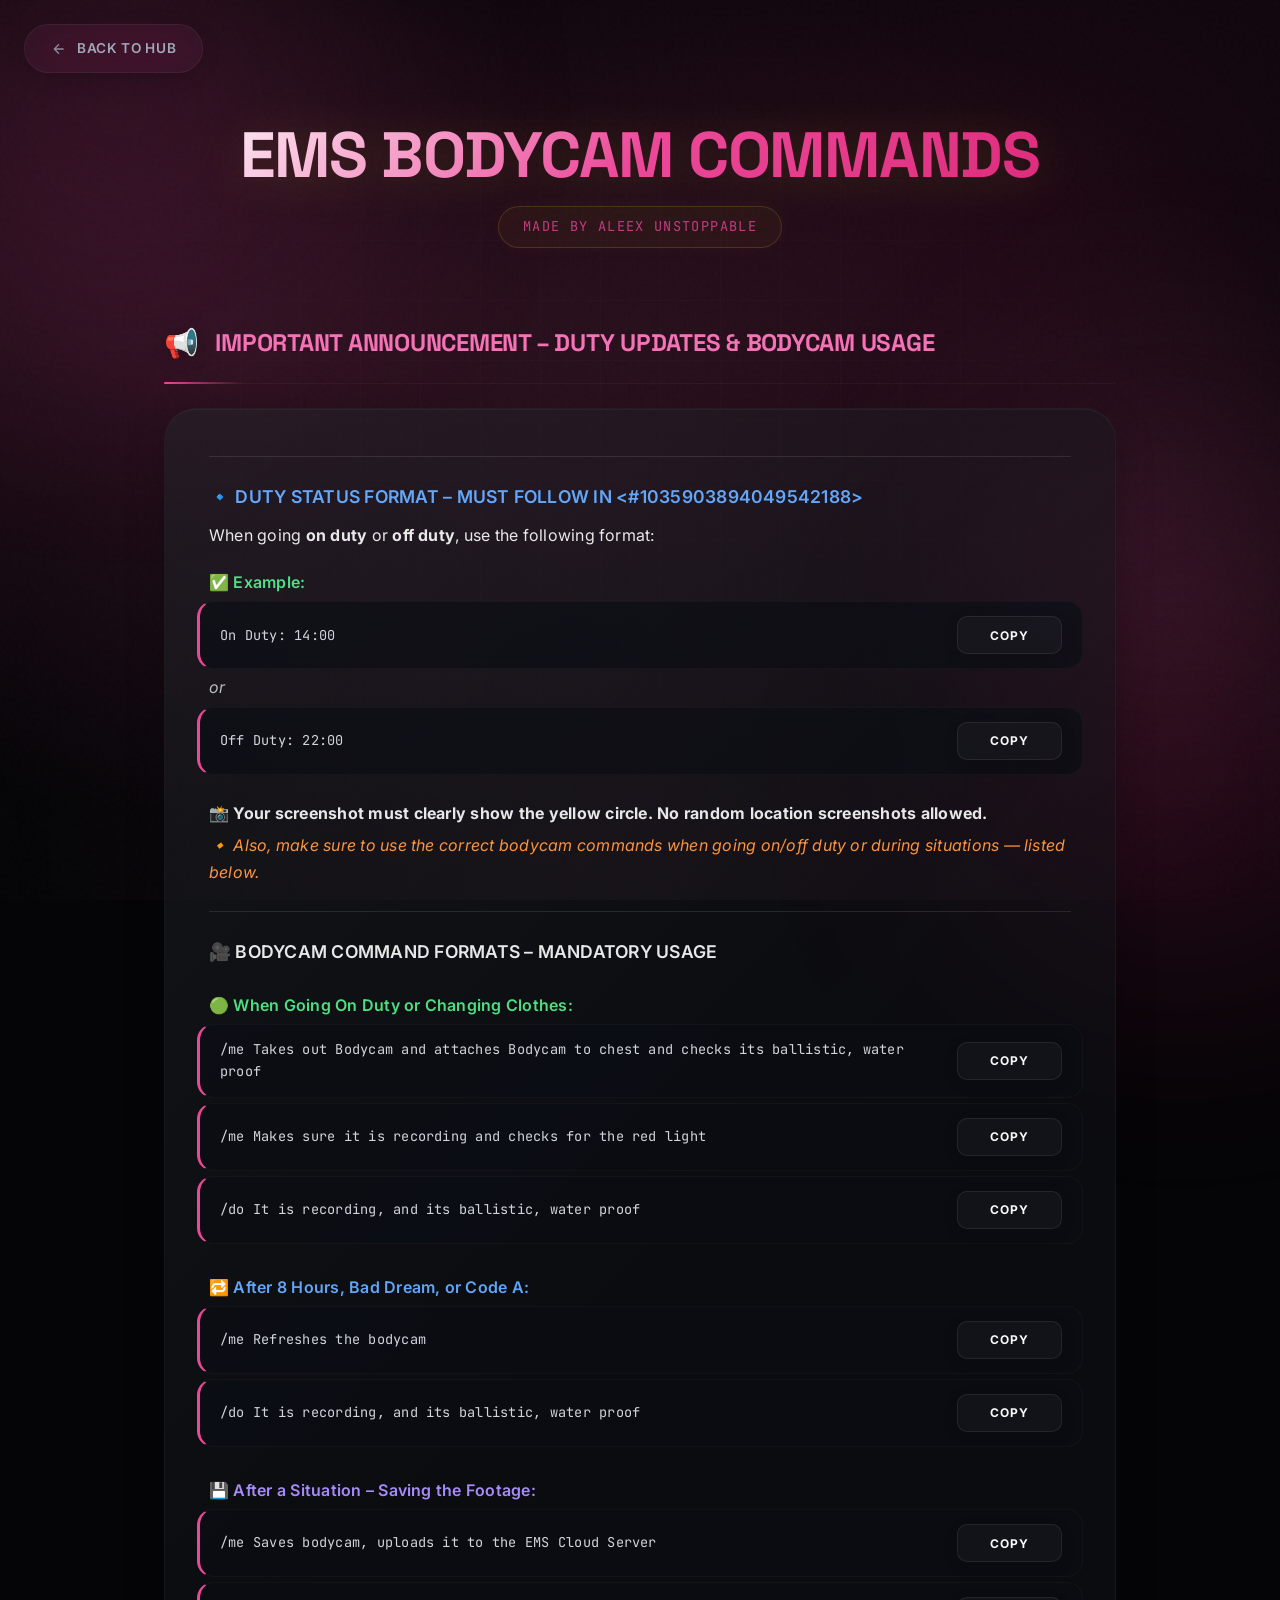
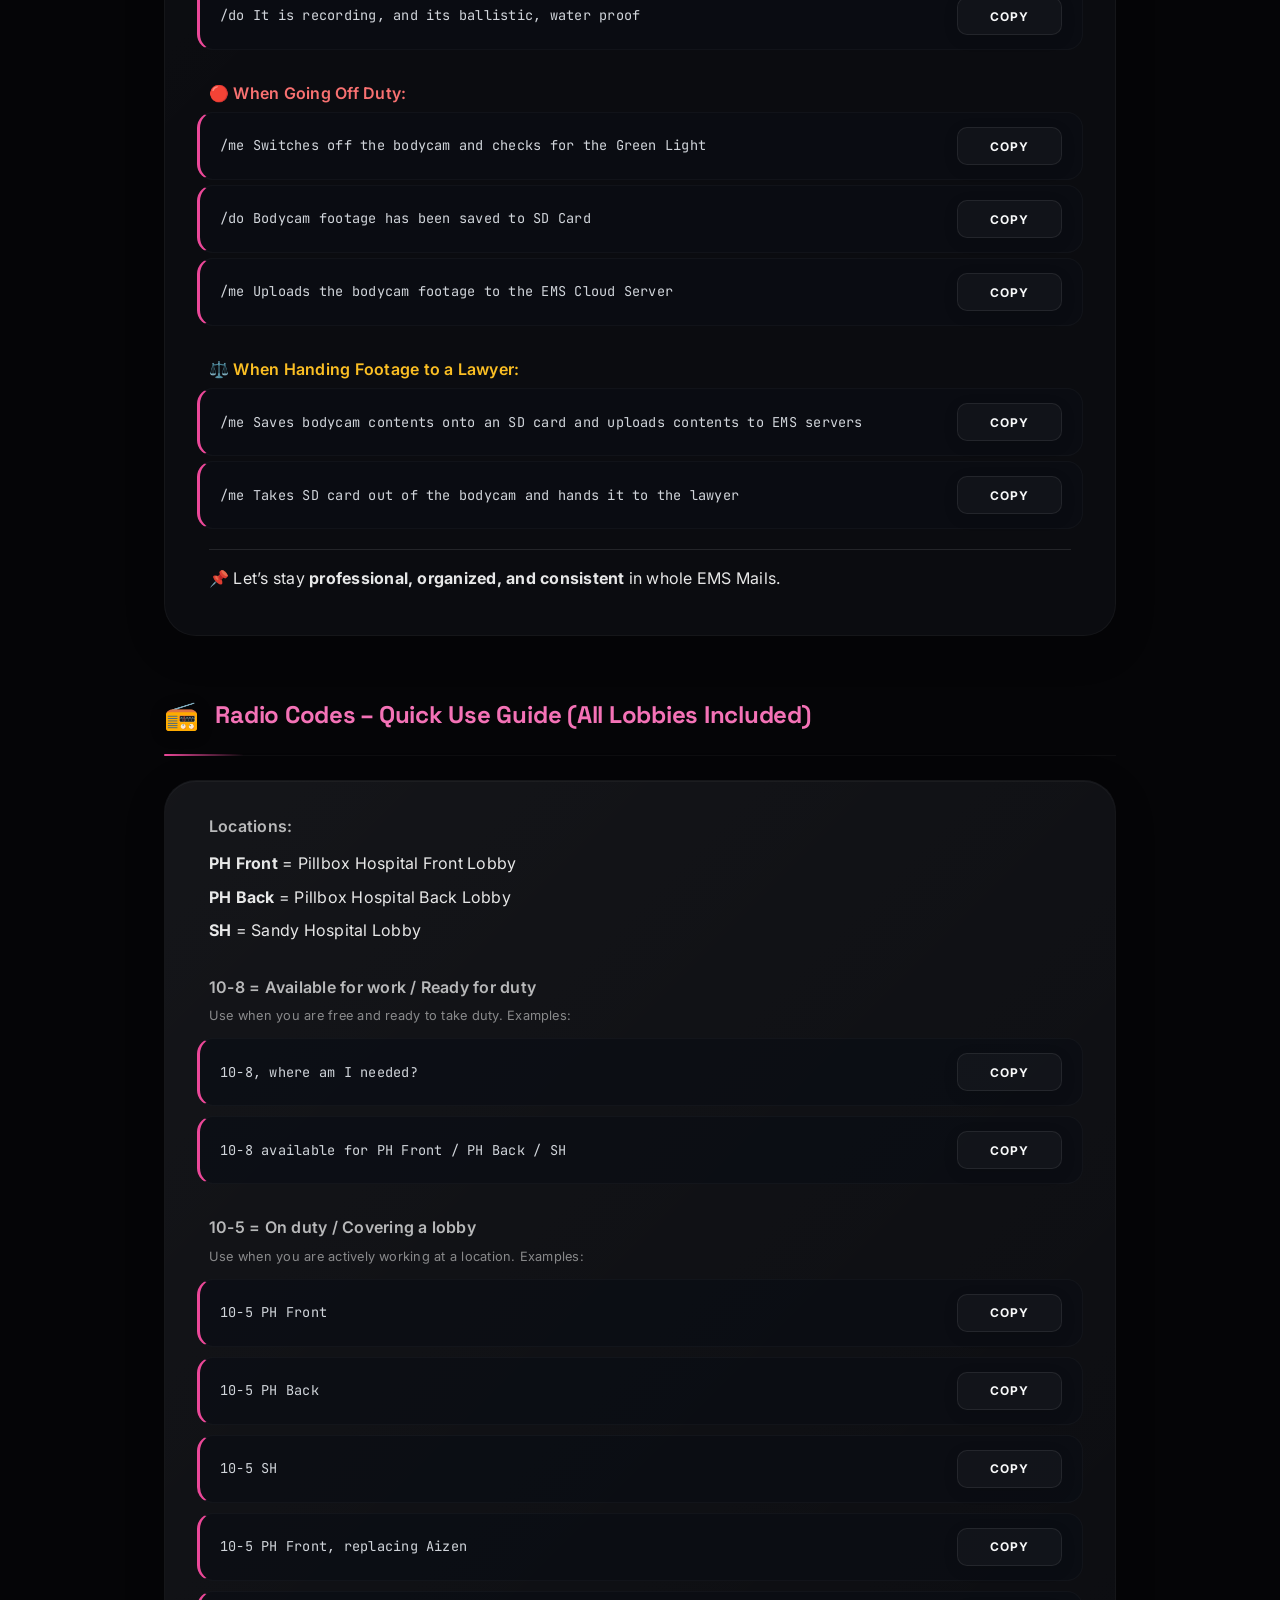
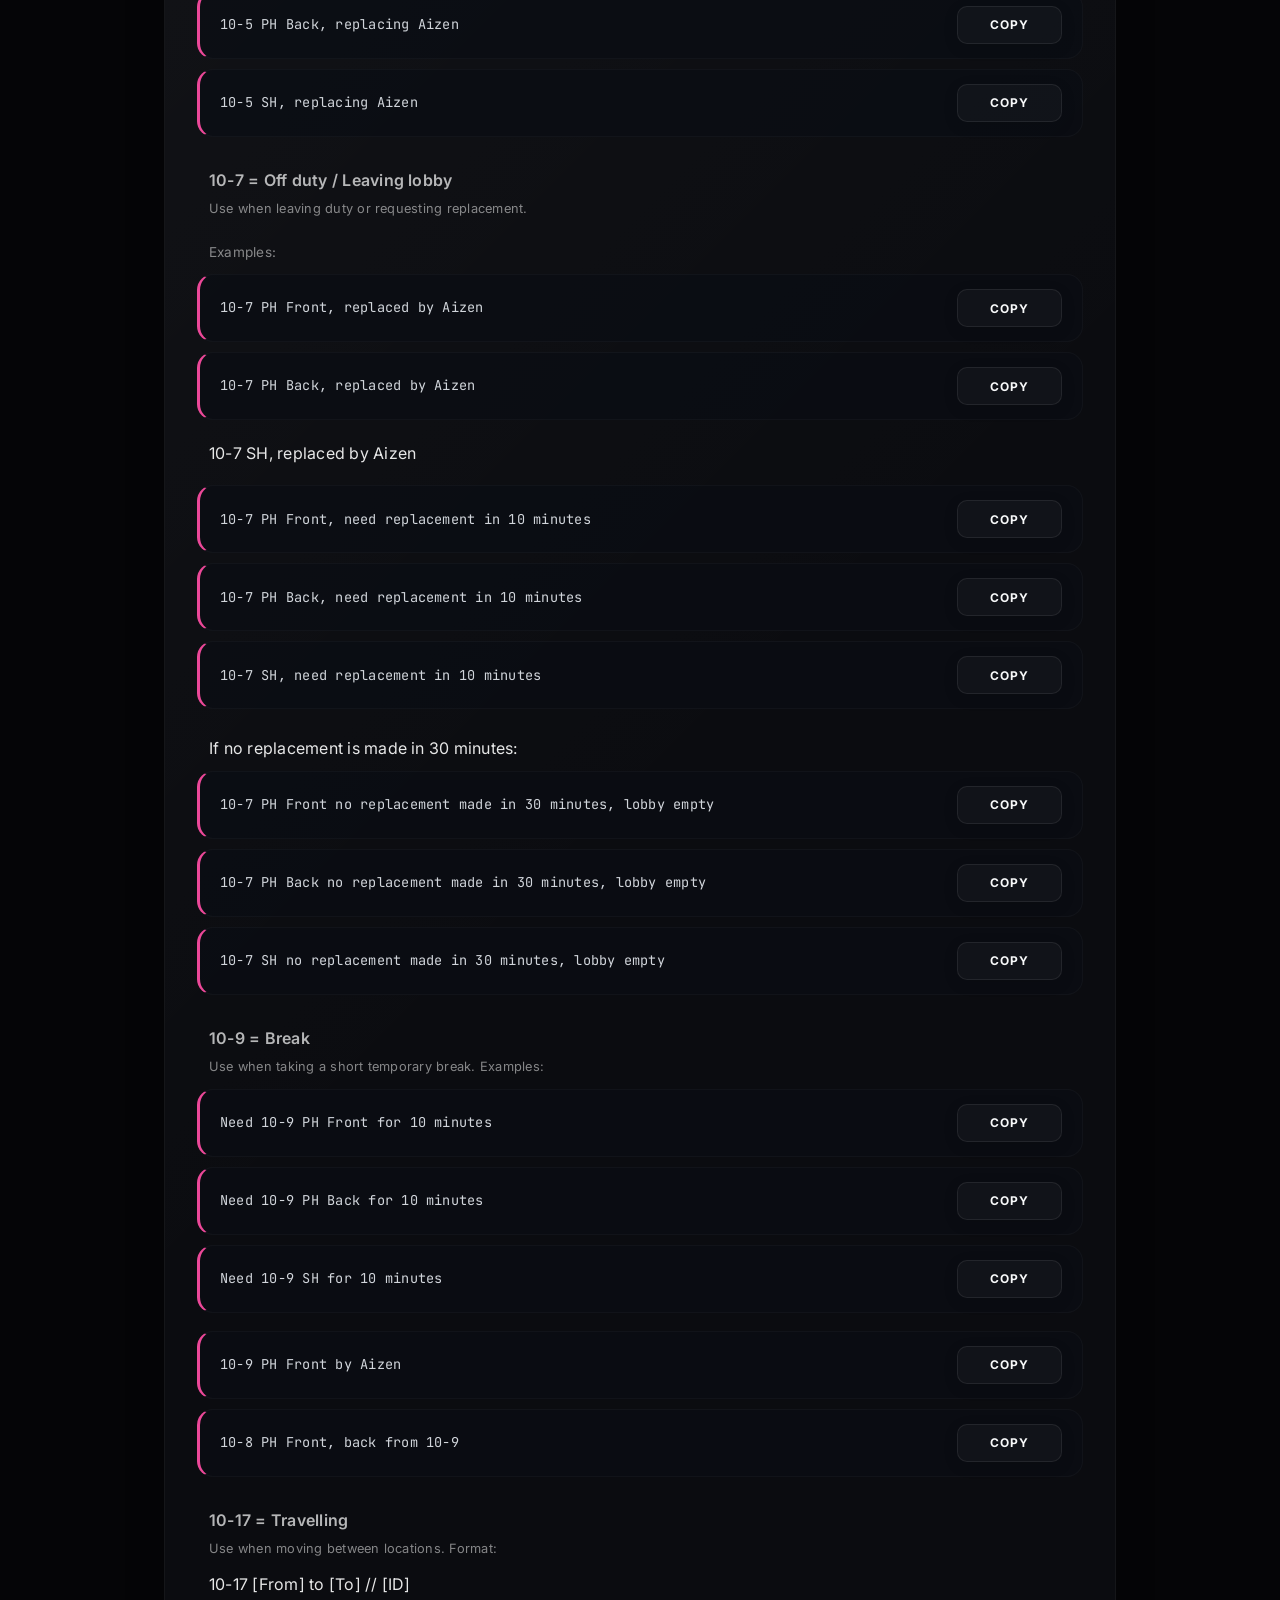
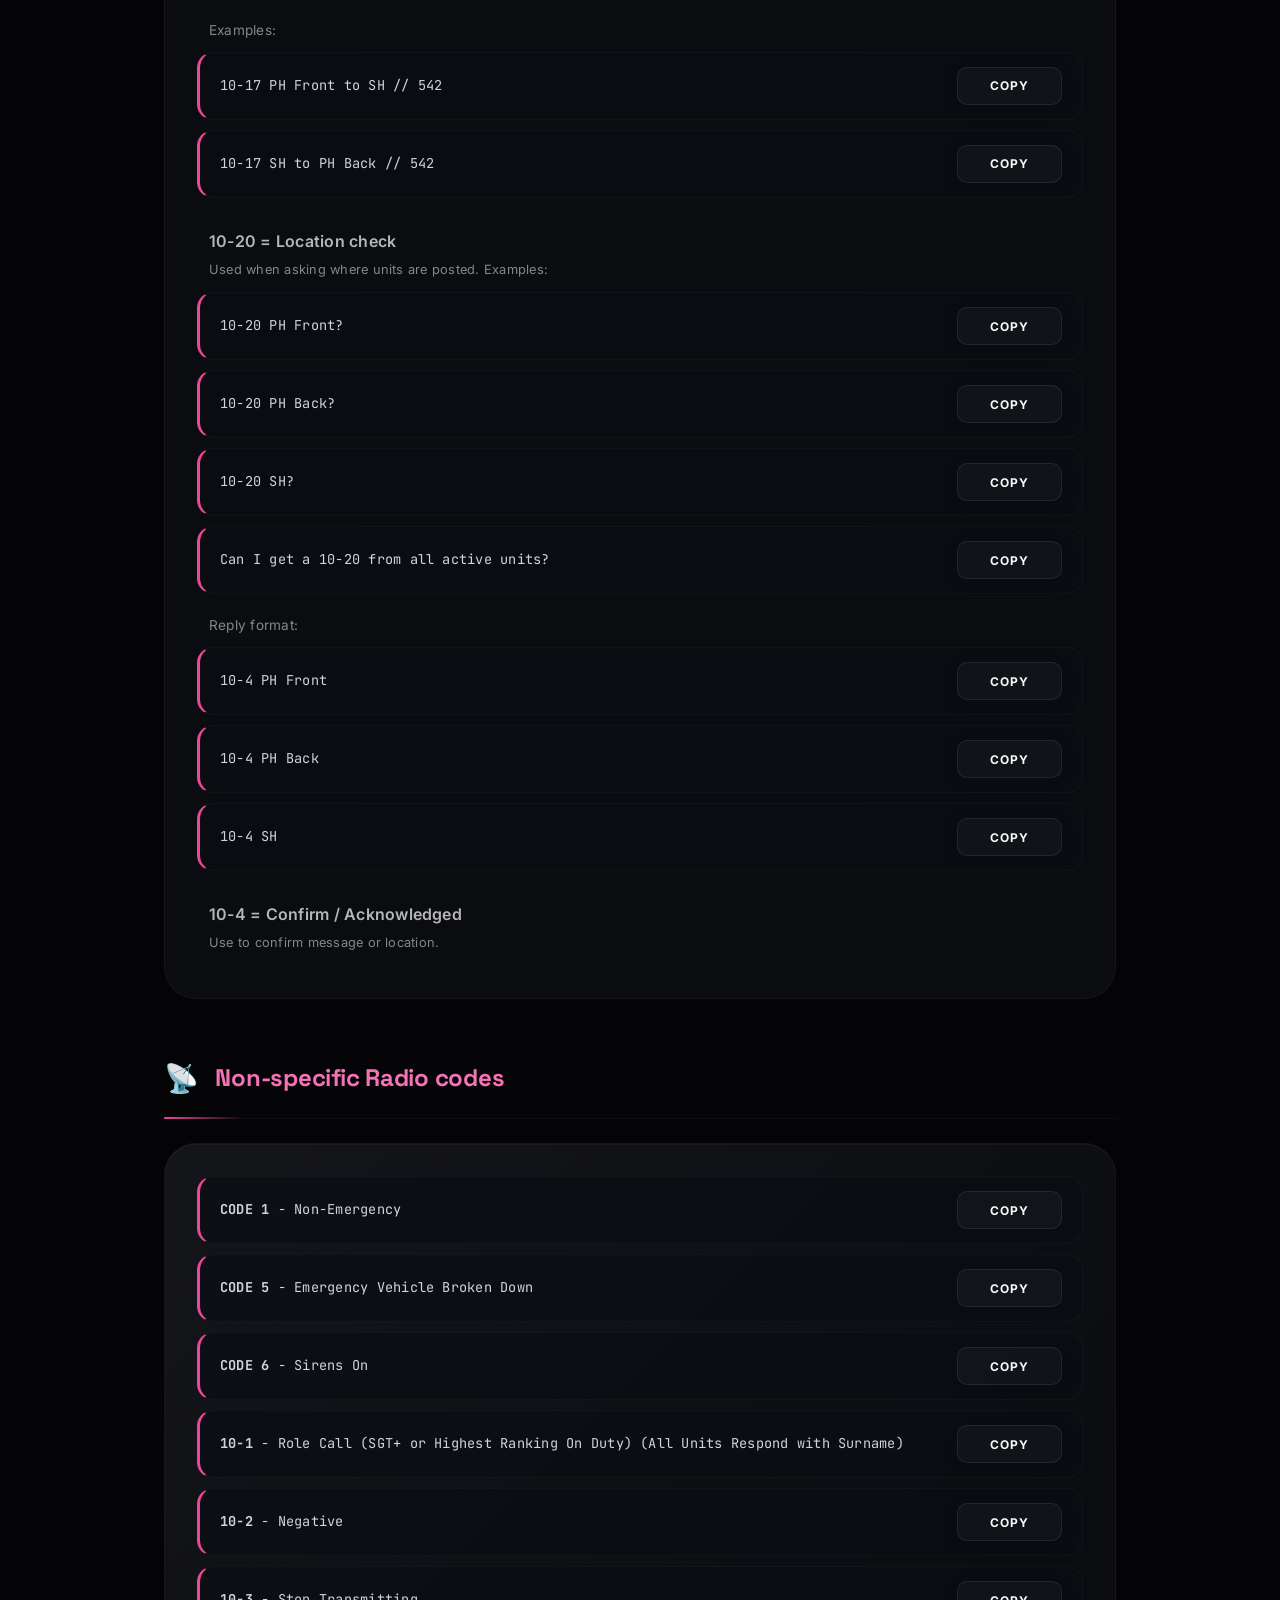
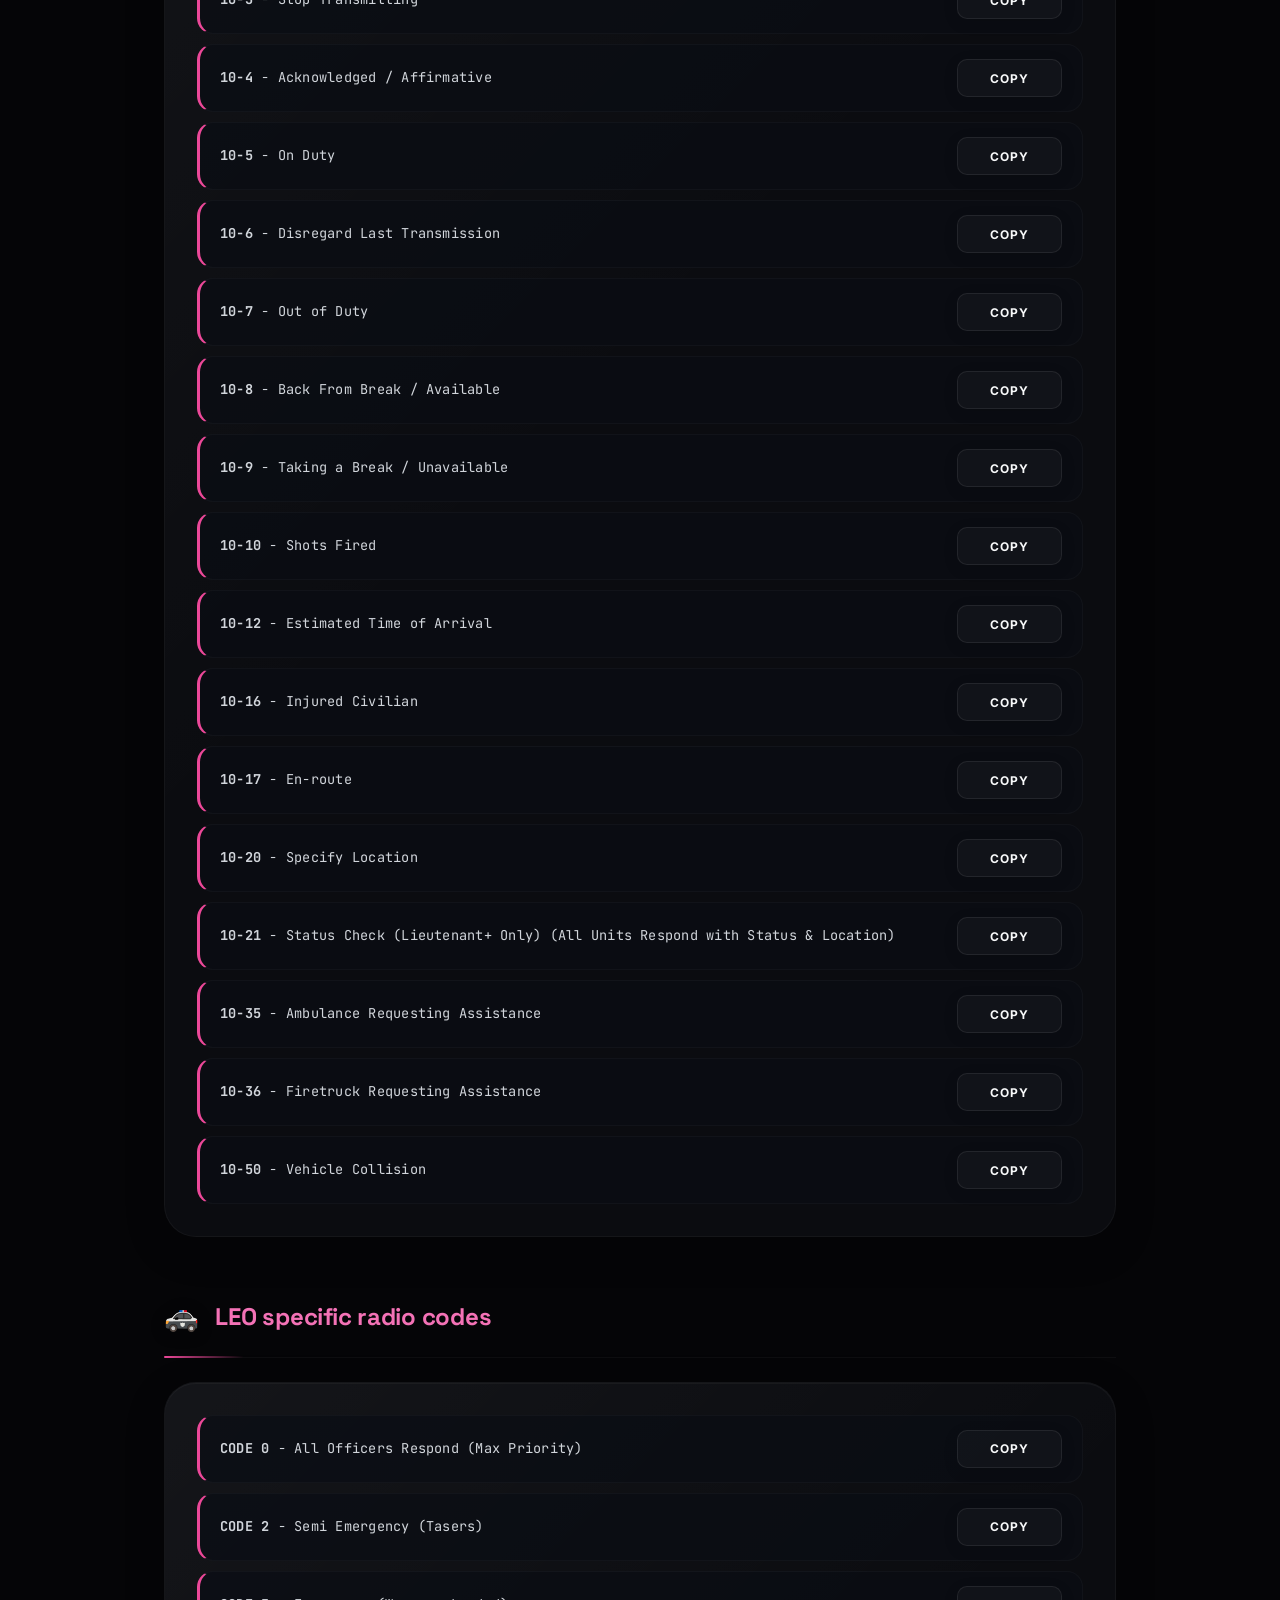
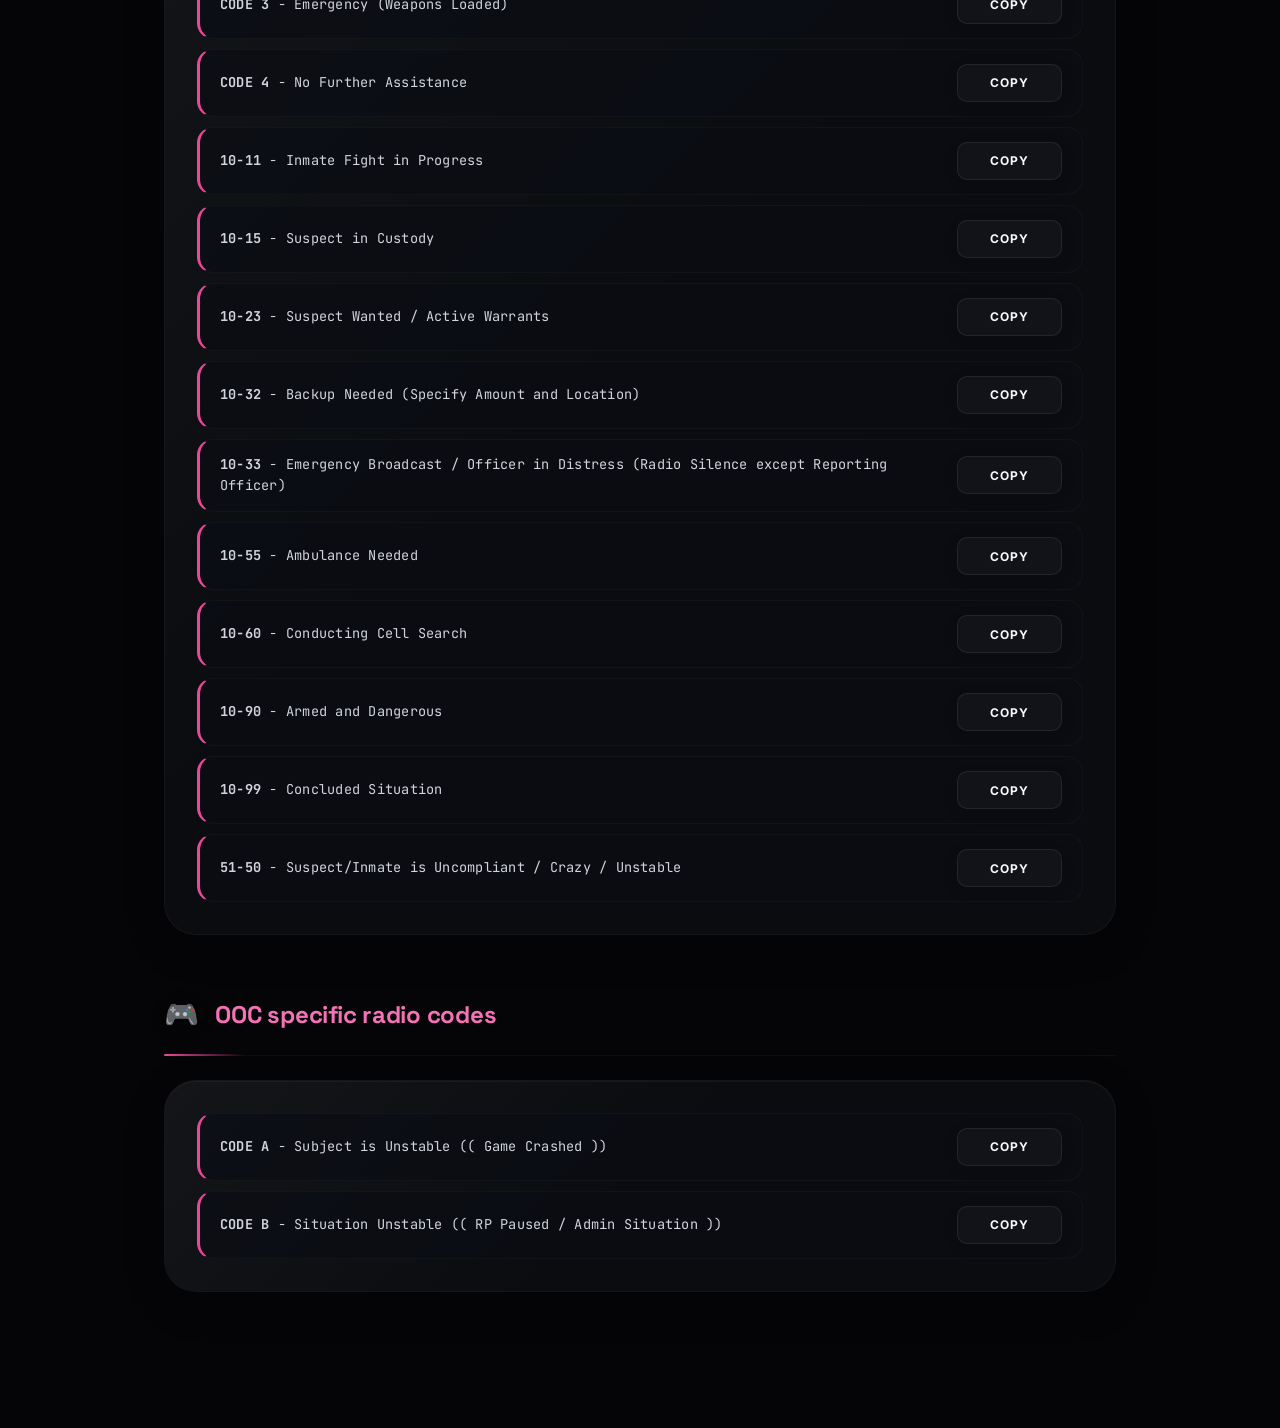
==== radioguide.html @ 271cd45b "Add radioguide.html with EMS bodycam commands" ====
<!DOCTYPE html>
<html lang="en">
<head>
  <meta charset="UTF-8">
  <meta name="viewport" content="width=device-width, initial-scale=1.0">
  <title>EMS Bodycam Commands — Los Santos Hub</title>
  <link rel="stylesheet" href="styles.css">
  <style>
    :root {
      --accent: #ec4899;
      --accent-dark: #db2777;
      --accent-light: #f472b6;
      --glow-1: rgba(236, 72, 153, 0.15);
      --glow-2: rgba(219, 39, 119, 0.1);
      --glow-3: rgba(244, 114, 182, 0.08);
    }
  </style>
</head>
<body>
  <div class="bg-mesh"></div>
  <div class="bg-grid"></div>
  <div class="bg-noise"></div>
  <div class="orb orb-1"></div>
  <div class="orb orb-2"></div>
  <div class="orb orb-3"></div>

  <a href="index.html" class="back-btn">
    <svg viewBox="0 0 24 24" fill="none" stroke="currentColor" stroke-width="2"><path d="M19 12H5M12 19l-7-7 7-7"/></svg>
    BACK TO HUB
  </a>

  <div class="page-container">
    <header class="page-header">
      <h1>EMS BODYCAM COMMANDS</h1>
      <div class="subtitle">MADE BY ALEEX UNSTOPPABLE</div>
    </header>

    <div class="section">
      <div class="section-header">
        <span class="section-icon">📢</span>
        <h2>IMPORTANT ANNOUNCEMENT – DUTY UPDATES & BODYCAM USAGE</h2>
      </div>
      <div class="card">
        
        <hr style="border: 0; border-top: 1px solid rgba(255,255,255,0.1); margin: 15px 12px;">

        <div style="padding: 10px 12px; font-weight: 600; color: #60a5fa; font-size: 1.1em;">🔹 DUTY STATUS FORMAT – MUST FOLLOW IN &lt;#1035903894049542188&gt;</div>
        <div style="padding: 0 12px 10px; color: rgba(255,255,255,0.9);">When going <b>on duty</b> or <b>off duty</b>, use the following format:</div>

        <div style="padding: 10px 12px 5px; font-weight: 600; color: #4ade80;">✅ Example:</div>
        <div class="cmd" style="margin-bottom: 5px;"><span class="cmd-text">On Duty: 14:00</span><button class="copy-btn" onclick="copyCmd(this)">COPY</button></div>
        <div style="padding: 0 12px 5px; color: rgba(255,255,255,0.7); font-style: italic;">or</div>
        <div class="cmd"><span class="cmd-text">Off Duty: 22:00</span><button class="copy-btn" onclick="copyCmd(this)">COPY</button></div>
        
        <div style="padding: 15px 12px 5px; color: rgba(255,255,255,0.9);">📸 <b>Your screenshot must clearly show the yellow circle. No random location screenshots allowed.</b></div>
        <div style="padding: 0 12px 10px; color: #fb923c; font-style: italic;">🔸 Also, make sure to use the correct bodycam commands when going on/off duty or during situations — listed below.</div>

        <hr style="border: 0; border-top: 1px solid rgba(255,255,255,0.1); margin: 15px 12px;">

        <div style="padding: 10px 12px 15px; font-weight: 600; color: rgba(255,255,255,0.9); font-size: 1.1em;">🎥 BODYCAM COMMAND FORMATS – MANDATORY USAGE</div>

        <div style="padding: 10px 12px 5px; font-weight: 600; color: #4ade80;">🟢 When Going On Duty or Changing Clothes:</div>
        <div class="cmd" style="margin-bottom: 5px;"><span class="cmd-text">/me Takes out Bodycam and attaches Bodycam to chest and checks its ballistic, water proof</span><button class="copy-btn" onclick="copyCmd(this)">COPY</button></div>
        <div class="cmd" style="margin-bottom: 5px;"><span class="cmd-text">/me Makes sure it is recording and checks for the red light</span><button class="copy-btn" onclick="copyCmd(this)">COPY</button></div>
        <div class="cmd"><span class="cmd-text">/do It is recording, and its ballistic, water proof</span><button class="copy-btn" onclick="copyCmd(this)">COPY</button></div>

        <div style="padding: 20px 12px 5px; font-weight: 600; color: #60a5fa;">🔁 After 8 Hours, Bad Dream, or Code A:</div>
        <div class="cmd" style="margin-bottom: 5px;"><span class="cmd-text">/me Refreshes the bodycam</span><button class="copy-btn" onclick="copyCmd(this)">COPY</button></div>
        <div class="cmd"><span class="cmd-text">/do It is recording, and its ballistic, water proof</span><button class="copy-btn" onclick="copyCmd(this)">COPY</button></div>

        <div style="padding: 20px 12px 5px; font-weight: 600; color: #a78bfa;">💾 After a Situation – Saving the Footage:</div>
        <div class="cmd" style="margin-bottom: 5px;"><span class="cmd-text">/me Saves bodycam, uploads it to the EMS Cloud Server</span><button class="copy-btn" onclick="copyCmd(this)">COPY</button></div>
        <div class="cmd"><span class="cmd-text">/do It is recording, and its ballistic, water proof</span><button class="copy-btn" onclick="copyCmd(this)">COPY</button></div>

        <div style="padding: 20px 12px 5px; font-weight: 600; color: #f87171;">🔴 When Going Off Duty:</div>
        <div class="cmd" style="margin-bottom: 5px;"><span class="cmd-text">/me Switches off the bodycam and checks for the Green Light</span><button class="copy-btn" onclick="copyCmd(this)">COPY</button></div>
        <div class="cmd" style="margin-bottom: 5px;"><span class="cmd-text">/do Bodycam footage has been saved to SD Card</span><button class="copy-btn" onclick="copyCmd(this)">COPY</button></div>
        <div class="cmd"><span class="cmd-text">/me Uploads the bodycam footage to the EMS Cloud Server</span><button class="copy-btn" onclick="copyCmd(this)">COPY</button></div>

        <div style="padding: 20px 12px 5px; font-weight: 600; color: #fbbf24;">⚖️ When Handing Footage to a Lawyer:</div>
        <div class="cmd" style="margin-bottom: 5px;"><span class="cmd-text">/me Saves bodycam contents onto an SD card and uploads contents to EMS servers</span><button class="copy-btn" onclick="copyCmd(this)">COPY</button></div>
        <div class="cmd"><span class="cmd-text">/me Takes SD card out of the bodycam and hands it to the lawyer</span><button class="copy-btn" onclick="copyCmd(this)">COPY</button></div>

        <hr style="border: 0; border-top: 1px solid rgba(255,255,255,0.1); margin: 20px 12px 15px;">

        <div style="padding: 0 12px 10px; color: rgba(255,255,255,0.9);">📌 Let’s stay <b>professional, organized, and consistent</b> in whole EMS Mails.</div>
      </div>
    </div>

    <div class="section">
      <div class="section-header">
        <span class="section-icon">📻</span>
        <h2>Radio Codes – Quick Use Guide (All Lobbies Included)</h2>
      </div>
      <div class="card">
        
        <div style="padding: 0 12px 10px; font-weight: 600; color: rgba(255,255,255,0.7);">Locations:</div>
        <div style="padding: 0 12px 6px; font-weight: 400; color: rgba(255,255,255,0.9);"><b>PH Front</b> = Pillbox Hospital Front Lobby</div>
        <div style="padding: 0 12px 6px; font-weight: 400; color: rgba(255,255,255,0.9);"><b>PH Back</b> = Pillbox Hospital Back Lobby</div>
        <div style="padding: 0 12px 10px; font-weight: 400; color: rgba(255,255,255,0.9);"><b>SH</b> = Sandy Hospital Lobby</div>

        <div style="padding: 20px 12px 10px; font-weight: 600; color: rgba(255,255,255,0.7);">10-8 = Available for work / Ready for duty<br><span style="font-size: 0.8em; font-weight: 400; color: rgba(255,255,255,0.5);">Use when you are free and ready to take duty. Examples:</span></div>
        <div class="cmd"><span class="cmd-text">10-8, where am I needed?</span><button class="copy-btn" onclick="copyCmd(this)">COPY</button></div>
        <div class="cmd"><span class="cmd-text">10-8 available for PH Front / PH Back / SH</span><button class="copy-btn" onclick="copyCmd(this)">COPY</button></div>

        <div style="padding: 20px 12px 10px; font-weight: 600; color: rgba(255,255,255,0.7);">10-5 = On duty / Covering a lobby<br><span style="font-size: 0.8em; font-weight: 400; color: rgba(255,255,255,0.5);">Use when you are actively working at a location. Examples:</span></div>
        <div class="cmd"><span class="cmd-text">10-5 PH Front</span><button class="copy-btn" onclick="copyCmd(this)">COPY</button></div>
        <div class="cmd"><span class="cmd-text">10-5 PH Back</span><button class="copy-btn" onclick="copyCmd(this)">COPY</button></div>
        <div class="cmd"><span class="cmd-text">10-5 SH</span><button class="copy-btn" onclick="copyCmd(this)">COPY</button></div>
        <div class="cmd"><span class="cmd-text">10-5 PH Front, replacing Aizen</span><button class="copy-btn" onclick="copyCmd(this)">COPY</button></div>
        <div class="cmd"><span class="cmd-text">10-5 PH Back, replacing Aizen</span><button class="copy-btn" onclick="copyCmd(this)">COPY</button></div>
        <div class="cmd"><span class="cmd-text">10-5 SH, replacing Aizen</span><button class="copy-btn" onclick="copyCmd(this)">COPY</button></div>

        <div style="padding: 20px 12px 10px; font-weight: 600; color: rgba(255,255,255,0.7);">10-7 = Off duty / Leaving lobby<br><span style="font-size: 0.8em; font-weight: 400; color: rgba(255,255,255,0.5);">Use when leaving duty or requesting replacement.</span></div>
        <div style="padding: 10px 12px 10px; font-weight: 400; color: rgba(255,255,255,0.5); font-size: 0.85em;">Examples:</div>
        <div class="cmd"><span class="cmd-text">10-7 PH Front, replaced by Aizen</span><button class="copy-btn" onclick="copyCmd(this)">COPY</button></div>
        <div class="cmd"><span class="cmd-text">10-7 PH Back, replaced by Aizen</span><button class="copy-btn" onclick="copyCmd(this)">COPY</button></div>
        <div style="padding: 10px 12px 10px; font-weight: 400; color: rgba(255,255,255,0.9);">10-7 SH, replaced by Aizen</div>
        <div style="height: 8px;"></div>
        <div class="cmd"><span class="cmd-text">10-7 PH Front, need replacement in 10 minutes</span><button class="copy-btn" onclick="copyCmd(this)">COPY</button></div>
        <div class="cmd"><span class="cmd-text">10-7 PH Back, need replacement in 10 minutes</span><button class="copy-btn" onclick="copyCmd(this)">COPY</button></div>
        <div class="cmd"><span class="cmd-text">10-7 SH, need replacement in 10 minutes</span><button class="copy-btn" onclick="copyCmd(this)">COPY</button></div>
        
        <div style="padding: 16px 12px 8px; font-weight: 400; color: rgba(255,255,255,0.9);">If no replacement is made in 30 minutes:</div>
        <div class="cmd"><span class="cmd-text">10-7 PH Front no replacement made in 30 minutes, lobby empty</span><button class="copy-btn" onclick="copyCmd(this)">COPY</button></div>
        <div class="cmd"><span class="cmd-text">10-7 PH Back no replacement made in 30 minutes, lobby empty</span><button class="copy-btn" onclick="copyCmd(this)">COPY</button></div>
        <div class="cmd"><span class="cmd-text">10-7 SH no replacement made in 30 minutes, lobby empty</span><button class="copy-btn" onclick="copyCmd(this)">COPY</button></div>

        <div style="padding: 20px 12px 10px; font-weight: 600; color: rgba(255,255,255,0.7);">10-9 = Break<br><span style="font-size: 0.8em; font-weight: 400; color: rgba(255,255,255,0.5);">Use when taking a short temporary break. Examples:</span></div>
        <div class="cmd"><span class="cmd-text">Need 10-9 PH Front for 10 minutes</span><button class="copy-btn" onclick="copyCmd(this)">COPY</button></div>
        <div class="cmd"><span class="cmd-text">Need 10-9 PH Back for 10 minutes</span><button class="copy-btn" onclick="copyCmd(this)">COPY</button></div>
        <div class="cmd"><span class="cmd-text">Need 10-9 SH for 10 minutes</span><button class="copy-btn" onclick="copyCmd(this)">COPY</button></div>
        <div style="height: 8px;"></div>
        <div class="cmd"><span class="cmd-text">10-9 PH Front by Aizen</span><button class="copy-btn" onclick="copyCmd(this)">COPY</button></div>
        <div class="cmd"><span class="cmd-text">10-8 PH Front, back from 10-9</span><button class="copy-btn" onclick="copyCmd(this)">COPY</button></div>

        <div style="padding: 20px 12px 10px; font-weight: 600; color: rgba(255,255,255,0.7);">10-17 = Travelling<br><span style="font-size: 0.8em; font-weight: 400; color: rgba(255,255,255,0.5);">Use when moving between locations. Format:</span></div>
        <div style="padding: 0 12px 10px; font-weight: 400; color: rgba(255,255,255,0.9);">10-17 [From] to [To] // [ID]</div>
        <div style="padding: 10px 12px 10px; font-weight: 400; color: rgba(255,255,255,0.5); font-size: 0.85em;">Examples:</div>
        <div class="cmd"><span class="cmd-text">10-17 PH Front to SH // 542</span><button class="copy-btn" onclick="copyCmd(this)">COPY</button></div>
        <div class="cmd"><span class="cmd-text">10-17 SH to PH Back // 542</span><button class="copy-btn" onclick="copyCmd(this)">COPY</button></div>

        <div style="padding: 20px 12px 10px; font-weight: 600; color: rgba(255,255,255,0.7);">10-20 = Location check<br><span style="font-size: 0.8em; font-weight: 400; color: rgba(255,255,255,0.5);">Used when asking where units are posted. Examples:</span></div>
        <div class="cmd"><span class="cmd-text">10-20 PH Front?</span><button class="copy-btn" onclick="copyCmd(this)">COPY</button></div>
        <div class="cmd"><span class="cmd-text">10-20 PH Back?</span><button class="copy-btn" onclick="copyCmd(this)">COPY</button></div>
        <div class="cmd"><span class="cmd-text">10-20 SH?</span><button class="copy-btn" onclick="copyCmd(this)">COPY</button></div>
        <div class="cmd"><span class="cmd-text">Can I get a 10-20 from all active units?</span><button class="copy-btn" onclick="copyCmd(this)">COPY</button></div>
        <div style="padding: 10px 12px 10px; font-weight: 400; color: rgba(255,255,255,0.5); font-size: 0.85em;">Reply format:</div>
        <div class="cmd"><span class="cmd-text">10-4 PH Front</span><button class="copy-btn" onclick="copyCmd(this)">COPY</button></div>
        <div class="cmd"><span class="cmd-text">10-4 PH Back</span><button class="copy-btn" onclick="copyCmd(this)">COPY</button></div>
        <div class="cmd"><span class="cmd-text">10-4 SH</span><button class="copy-btn" onclick="copyCmd(this)">COPY</button></div>

        <div style="padding: 20px 12px 10px; font-weight: 600; color: rgba(255,255,255,0.7);">10-4 = Confirm / Acknowledged<br><span style="font-size: 0.8em; font-weight: 400; color: rgba(255,255,255,0.5);">Use to confirm message or location.</span></div>
      </div>
    </div>

    <div class="section">
      <div class="section-header">
        <span class="section-icon">📡</span>
        <h2>Non-specific Radio codes</h2>
      </div>
      <div class="card">
        <div class="cmd"><span class="cmd-text"><b>CODE 1</b> - Non-Emergency</span><button class="copy-btn" onclick="copyCmd(this)">COPY</button></div>
        <div class="cmd"><span class="cmd-text"><b>CODE 5</b> - Emergency Vehicle Broken Down</span><button class="copy-btn" onclick="copyCmd(this)">COPY</button></div>
        <div class="cmd"><span class="cmd-text"><b>CODE 6</b> - Sirens On</span><button class="copy-btn" onclick="copyCmd(this)">COPY</button></div>
        <div class="cmd"><span class="cmd-text"><b>10-1</b> - Role Call (SGT+ or Highest Ranking On Duty) (All Units Respond with Surname)</span><button class="copy-btn" onclick="copyCmd(this)">COPY</button></div>
        <div class="cmd"><span class="cmd-text"><b>10-2</b> - Negative</span><button class="copy-btn" onclick="copyCmd(this)">COPY</button></div>
        <div class="cmd"><span class="cmd-text"><b>10-3</b> - Stop Transmitting</span><button class="copy-btn" onclick="copyCmd(this)">COPY</button></div>
        <div class="cmd"><span class="cmd-text"><b>10-4</b> - Acknowledged / Affirmative</span><button class="copy-btn" onclick="copyCmd(this)">COPY</button></div>
        <div class="cmd"><span class="cmd-text"><b>10-5</b> - On Duty</span><button class="copy-btn" onclick="copyCmd(this)">COPY</button></div>
        <div class="cmd"><span class="cmd-text"><b>10-6</b> - Disregard Last Transmission</span><button class="copy-btn" onclick="copyCmd(this)">COPY</button></div>
        <div class="cmd"><span class="cmd-text"><b>10-7</b> - Out of Duty</span><button class="copy-btn" onclick="copyCmd(this)">COPY</button></div>
        <div class="cmd"><span class="cmd-text"><b>10-8</b> - Back From Break / Available</span><button class="copy-btn" onclick="copyCmd(this)">COPY</button></div>
        <div class="cmd"><span class="cmd-text"><b>10-9</b> - Taking a Break / Unavailable</span><button class="copy-btn" onclick="copyCmd(this)">COPY</button></div>
        <div class="cmd"><span class="cmd-text"><b>10-10</b> - Shots Fired</span><button class="copy-btn" onclick="copyCmd(this)">COPY</button></div>
        <div class="cmd"><span class="cmd-text"><b>10-12</b> - Estimated Time of Arrival</span><button class="copy-btn" onclick="copyCmd(this)">COPY</button></div>
        <div class="cmd"><span class="cmd-text"><b>10-16</b> - Injured Civilian</span><button class="copy-btn" onclick="copyCmd(this)">COPY</button></div>
        <div class="cmd"><span class="cmd-text"><b>10-17</b> - En-route</span><button class="copy-btn" onclick="copyCmd(this)">COPY</button></div>
        <div class="cmd"><span class="cmd-text"><b>10-20</b> - Specify Location</span><button class="copy-btn" onclick="copyCmd(this)">COPY</button></div>
        <div class="cmd"><span class="cmd-text"><b>10-21</b> - Status Check (Lieutenant+ Only) (All Units Respond with Status & Location)</span><button class="copy-btn" onclick="copyCmd(this)">COPY</button></div>
        <div class="cmd"><span class="cmd-text"><b>10-35</b> - Ambulance Requesting Assistance</span><button class="copy-btn" onclick="copyCmd(this)">COPY</button></div>
        <div class="cmd"><span class="cmd-text"><b>10-36</b> - Firetruck Requesting Assistance</span><button class="copy-btn" onclick="copyCmd(this)">COPY</button></div>
        <div class="cmd"><span class="cmd-text"><b>10-50</b> - Vehicle Collision</span><button class="copy-btn" onclick="copyCmd(this)">COPY</button></div>
      </div>
    </div>

    <div class="section">
      <div class="section-header">
        <span class="section-icon">🚓</span>
        <h2>LEO specific radio codes</h2>
      </div>
      <div class="card">
        <div class="cmd"><span class="cmd-text"><b>CODE 0</b> - All Officers Respond (Max Priority)</span><button class="copy-btn" onclick="copyCmd(this)">COPY</button></div>
        <div class="cmd"><span class="cmd-text"><b>CODE 2</b> - Semi Emergency (Tasers)</span><button class="copy-btn" onclick="copyCmd(this)">COPY</button></div>
        <div class="cmd"><span class="cmd-text"><b>CODE 3</b> - Emergency (Weapons Loaded)</span><button class="copy-btn" onclick="copyCmd(this)">COPY</button></div>
        <div class="cmd"><span class="cmd-text"><b>CODE 4</b> - No Further Assistance</span><button class="copy-btn" onclick="copyCmd(this)">COPY</button></div>
        <div class="cmd"><span class="cmd-text"><b>10-11</b> - Inmate Fight in Progress</span><button class="copy-btn" onclick="copyCmd(this)">COPY</button></div>
        <div class="cmd"><span class="cmd-text"><b>10-15</b> - Suspect in Custody</span><button class="copy-btn" onclick="copyCmd(this)">COPY</button></div>
        <div class="cmd"><span class="cmd-text"><b>10-23</b> - Suspect Wanted / Active Warrants</span><button class="copy-btn" onclick="copyCmd(this)">COPY</button></div>
        <div class="cmd"><span class="cmd-text"><b>10-32</b> - Backup Needed (Specify Amount and Location)</span><button class="copy-btn" onclick="copyCmd(this)">COPY</button></div>
        <div class="cmd"><span class="cmd-text"><b>10-33</b> - Emergency Broadcast / Officer in Distress (Radio Silence except Reporting Officer)</span><button class="copy-btn" onclick="copyCmd(this)">COPY</button></div>
        <div class="cmd"><span class="cmd-text"><b>10-55</b> - Ambulance Needed</span><button class="copy-btn" onclick="copyCmd(this)">COPY</button></div>
        <div class="cmd"><span class="cmd-text"><b>10-60</b> - Conducting Cell Search</span><button class="copy-btn" onclick="copyCmd(this)">COPY</button></div>
        <div class="cmd"><span class="cmd-text"><b>10-90</b> - Armed and Dangerous</span><button class="copy-btn" onclick="copyCmd(this)">COPY</button></div>
        <div class="cmd"><span class="cmd-text"><b>10-99</b> - Concluded Situation</span><button class="copy-btn" onclick="copyCmd(this)">COPY</button></div>
        <div class="cmd"><span class="cmd-text"><b>51-50</b> - Suspect/Inmate is Uncompliant / Crazy / Unstable</span><button class="copy-btn" onclick="copyCmd(this)">COPY</button></div>
      </div>
    </div>

    <div class="section">
      <div class="section-header">
        <span class="section-icon">🎮</span>
        <h2>OOC specific radio codes</h2>
      </div>
      <div class="card">
        <div class="cmd"><span class="cmd-text"><b>CODE A</b> - Subject is Unstable (( Game Crashed ))</span><button class="copy-btn" onclick="copyCmd(this)">COPY</button></div>
        <div class="cmd"><span class="cmd-text"><b>CODE B</b> - Situation Unstable (( RP Paused / Admin Situation ))</span><button class="copy-btn" onclick="copyCmd(this)">COPY</button></div>
      </div>
    </div>

  </div>

  <script src="script.js"></script>
</body>
</html>
---- styles.css ----
/* ===== GLOBAL RESET & BASE ===== */
@import url('https://fonts.googleapis.com/css2?family=Inter:wght@300;400;500;600;700;800;900&family=JetBrains+Mono:wght@400;500;600&family=Space+Grotesk:wght@400;500;600;700&display=swap');

@font-face {
  font-family: 'Miranda Sans';
  src: local('Miranda Sans'), local('MirandaSans-Regular');
  font-weight: 400;
  font-style: normal;
  font-display: swap;
}

@font-face {
  font-family: 'Miranda Sans';
  src: local('Miranda Sans Bold'), local('MirandaSans-Bold');
  font-weight: 700;
  font-style: normal;
  font-display: swap;
}

*,*::before,*::after{box-sizing:border-box;margin:0;padding:0}

:root {
  --bg-primary: #050507;
  --bg-secondary: #0a0b0e;
  --bg-card: rgba(18, 20, 26, 0.5);
  --bg-command: rgba(12, 14, 20, 0.65);
  --text-primary: #f8f9fa;
  --text-secondary: #a1a8b8;
  --text-muted: #6b7280;
  --accent: #facc15;
  --accent-dark: #eab308;
  --accent-light: #fef08a;
  --glow-1: rgba(250, 204, 21, 0.15);
  --glow-2: rgba(234, 179, 8, 0.12);
  --glow-3: rgba(254, 240, 138, 0.08);
  --radius-sm: 10px;
  --radius-md: 16px;
  --radius-lg: 24px;
  --radius-xl: 32px;
  --shadow-glow: 0 0 60px -15px;
  --transition-smooth: all 0.4s cubic-bezier(0.16, 1, 0.3, 1);
}

html { scroll-behavior: smooth; }

body {
  font-family: 'Miranda Sans', 'Inter', -apple-system, BlinkMacSystemFont, sans-serif;
  background: var(--bg-primary);
  color: var(--text-primary);
  min-height: 100vh;
  overflow-x: hidden;
  line-height: 1.7;
  -webkit-font-smoothing: antialiased;
  letter-spacing: 0.015em;
}

/* ===== SCROLLBAR ===== */
::-webkit-scrollbar { width: 8px; }
::-webkit-scrollbar-track { background: var(--bg-primary); }
::-webkit-scrollbar-thumb {
  background: linear-gradient(180deg, var(--accent), var(--accent-dark));
  border-radius: 10px;
}
::-webkit-scrollbar-thumb:hover { opacity: 0.8; }

/* ===== BACKGROUND EFFECTS ===== */
.bg-mesh {
  position: fixed; inset: 0;
  z-index: -3;
  background:
    radial-gradient(ellipse 80% 50% at 20% 40%, var(--glow-1), transparent),
    radial-gradient(ellipse 60% 60% at 80% 20%, var(--glow-2), transparent),
    radial-gradient(ellipse 50% 80% at 50% 90%, var(--glow-3), transparent);
  pointer-events: none;
}

.bg-grid {
  position: fixed; inset: 0; z-index: -2;
  background-image:
    linear-gradient(rgba(255,255,255,0.015) 1px, transparent 1px),
    linear-gradient(90deg, rgba(255,255,255,0.015) 1px, transparent 1px);
  background-size: 60px 60px;
  pointer-events: none;
  mask-image: radial-gradient(ellipse 80% 80% at 50% 50%, black 20%, transparent 80%);
  -webkit-mask-image: radial-gradient(ellipse 80% 80% at 50% 50%, black 20%, transparent 80%);
}

.bg-noise {
  position: fixed; inset: 0; z-index: -1;
  opacity: 0.02;
  background-image: url("data:image/svg+xml,%3Csvg viewBox='0 0 256 256' xmlns='http://www.w3.org/2000/svg'%3E%3Cfilter id='noise'%3E%3CfeTurbulence type='fractalNoise' baseFrequency='0.9' numOctaves='4' stitchTiles='stitch'/%3E%3C/filter%3E%3Crect width='100%25' height='100%25' filter='url(%23noise)'/%3E%3C/svg%3E");
  pointer-events: none;
}

/* ===== FLOATING ORBS ===== */
.orb {
  position: fixed;
  border-radius: 50%;
  filter: blur(120px);
  opacity: 0.15;
  animation: orb-float 25s ease-in-out infinite;
  pointer-events: none;
  z-index: -2;
}
.orb-1 { width: 500px; height: 500px; top: -15%; left: -10%; background: var(--accent); animation-delay: 0s; }
.orb-2 { width: 450px; height: 450px; bottom: -10%; right: -10%; background: var(--accent-dark); animation-delay: -12s; }
.orb-3 { width: 350px; height: 350px; top: 40%; right: -5%; background: var(--accent-light); animation-delay: -6s; }

@keyframes orb-float {
  0%, 100% { transform: translate(0, 0) scale(1); }
  25% { transform: translate(50px, -50px) scale(1.1); }
  50% { transform: translate(-30px, 40px) scale(0.9); }
  75% { transform: translate(40px, 30px) scale(1.05); }
}

/* ===== BACK BUTTON ===== */
.back-btn {
  position: fixed; top: 24px; left: 24px; z-index: 1000;
  display: inline-flex; align-items: center; gap: 10px;
  padding: 12px 26px;
  background: rgba(255,255,255,0.03);
  border: 1px solid rgba(255,255,255,0.05);
  border-radius: 100px;
  color: var(--text-secondary);
  text-decoration: none;
  font-family: 'Miranda Sans', 'Inter', sans-serif;
  font-weight: 600; font-size: 0.85rem;
  letter-spacing: 0.05em;
  backdrop-filter: blur(24px) saturate(180%);
  -webkit-backdrop-filter: blur(24px) saturate(180%);
  transition: var(--transition-smooth);
  box-shadow: 0 4px 20px rgba(0,0,0,0.15);
}
.back-btn:hover {
  background: rgba(255,255,255,0.08);
  border-color: rgba(255,255,255,0.15);
  color: #fff;
  transform: translateY(-2px) scale(1.02);
  box-shadow: 0 8px 25px rgba(0,0,0,0.25), var(--shadow-glow) var(--accent);
}
.back-btn svg { width: 16px; height: 16px; transition: transform 0.4s cubic-bezier(0.16, 1, 0.3, 1); opacity: 0.8; }
.back-btn:hover svg { transform: translateX(-4px); opacity: 1; }

/* ===== PAGE CONTAINER ===== */
.page-container {
  max-width: 1000px;
  margin: 0 auto;
  padding: 120px 24px 80px;
}

/* ===== PAGE HEADER ===== */
.page-header {
  text-align: center;
  margin-bottom: 72px;
  position: relative;
}

.page-header h1 {
  font-family: 'Miranda Sans', 'Space Grotesk', sans-serif;
  font-size: clamp(2.5rem, 6vw, 4rem);
  font-weight: 800;
  letter-spacing: -0.02em;
  background: linear-gradient(135deg, #ffffff 0%, var(--accent) 50%, var(--accent-dark) 100%);
  -webkit-background-clip: text;
  -webkit-text-fill-color: transparent;
  background-clip: text;
  margin-bottom: 16px;
  line-height: 1.1;
  filter: drop-shadow(0 4px 24px rgba(250, 204, 21, 0.15));
}

.page-header .subtitle {
  font-family: 'JetBrains Mono', monospace;
  font-size: 0.85rem;
  color: var(--accent);
  opacity: 0.8;
  letter-spacing: 0.1em;
  padding: 8px 24px;
  border: 1px solid rgba(250, 204, 21, 0.2);
  border-radius: 100px;
  display: inline-block;
  background: rgba(250, 204, 21, 0.05);
  box-shadow: 0 0 20px rgba(250, 204, 21, 0.05);
}

/* ===== SEARCH BAR ===== */
.search-container {
  position: relative;
  max-width: 440px;
  margin: 0 auto;
}

.search-icon {
  position: absolute;
  left: 20px;
  top: 50%;
  transform: translateY(-50%);
  width: 18px;
  height: 18px;
  color: var(--accent);
  opacity: 0.8;
  pointer-events: none;
}

.search-input {
  width: 100%;
  padding: 14px 24px 14px 52px;
  background: rgba(255, 255, 255, 0.03);
  border: 1px solid rgba(255, 255, 255, 0.06);
  border-radius: 100px;
  color: var(--text-primary);
  font-family: 'Miranda Sans', 'Inter', sans-serif;
  font-size: 1rem;
  transition: var(--transition-smooth);
  outline: none;
  backdrop-filter: blur(16px);
  -webkit-backdrop-filter: blur(16px);
  box-shadow: 0 8px 32px rgba(0,0,0,0.15);
}

.search-input:focus {
  background: rgba(255, 255, 255, 0.05);
  border-color: var(--accent);
  box-shadow: 0 8px 32px rgba(0,0,0,0.2), 0 0 24px rgba(250, 204, 21, 0.15);
  transform: translateY(-2px);
}

.search-input::placeholder {
  color: var(--text-muted);
}

/* ===== SECTIONS ===== */
.section {
  margin-bottom: 56px;
  opacity: 0;
  transform: translateY(32px);
  animation: reveal 0.8s cubic-bezier(0.16, 1, 0.3, 1) forwards;
}

@keyframes reveal {
  to { opacity: 1; transform: translateY(0); }
}

.section:nth-child(1) { animation-delay: 0.05s; }
.section:nth-child(2) { animation-delay: 0.1s; }
.section:nth-child(3) { animation-delay: 0.15s; }
.section:nth-child(4) { animation-delay: 0.2s; }
.section:nth-child(5) { animation-delay: 0.25s; }
.section:nth-child(6) { animation-delay: 0.3s; }
.section:nth-child(7) { animation-delay: 0.35s; }
.section:nth-child(8) { animation-delay: 0.4s; }
.section:nth-child(9) { animation-delay: 0.45s; }
.section:nth-child(10) { animation-delay: 0.5s; }

.section-header {
  display: flex; align-items: center; gap: 16px;
  margin-bottom: 24px;
  padding-bottom: 16px;
  border-bottom: 1px solid rgba(255,255,255,0.04);
  position: relative;
}

.section-header::after {
  content: '';
  position: absolute; bottom: -1px; left: 0;
  width: 80px; height: 2px;
  background: linear-gradient(90deg, var(--accent), transparent);
  border-radius: 2px;
}

.section-icon { font-size: 1.75rem; filter: drop-shadow(0 2px 8px rgba(0,0,0,0.2)); }

.section-header h2 {
  font-family: 'Miranda Sans', 'Space Grotesk', sans-serif;
  font-size: 1.5rem;
  font-weight: 700;
  color: var(--accent-light);
  letter-spacing: -0.01em;
}

/* ===== CARDS ===== */
.card {
  background: var(--bg-card);
  backdrop-filter: blur(24px) saturate(160%);
  -webkit-backdrop-filter: blur(24px) saturate(160%);
  padding: 32px;
  border-radius: var(--radius-xl);
  margin-bottom: 24px;
  border: 1px solid rgba(255,255,255,0.04);
  box-shadow: inset 0 1px 0 0 rgba(255,255,255,0.04), 0 12px 40px rgba(0,0,0,0.2);
  transition: var(--transition-smooth);
  position: relative;
  overflow: hidden;
}

.card::before {
  content: '';
  position: absolute; inset: 0;
  background: linear-gradient(135deg, rgba(255,255,255,0.04) 0%, transparent 50%);
  pointer-events: none;
}

.card:hover {
  border-color: rgba(255,255,255,0.08);
  transform: translateY(-4px);
  box-shadow: inset 0 1px 0 0 rgba(255,255,255,0.08), 0 20px 50px rgba(0,0,0,0.3);
}

.card h3 {
  font-family: 'Miranda Sans', 'Inter', sans-serif;
  font-size: 1.1rem;
  font-weight: 600;
  color: var(--text-primary);
  margin-bottom: 20px;
  display: flex; align-items: center; gap: 12px;
  letter-spacing: 0.01em;
}

.card h3::before {
  content: '';
  width: 4px; height: 20px;
  background: var(--accent);
  border-radius: 4px;
  flex-shrink: 0;
  box-shadow: 0 0 10px rgba(250, 204, 21, 0.4);
}

/* ===== COMMAND LINES ===== */
.cmd {
  display: flex;
  align-items: center;
  gap: 16px;
  padding: 14px 20px;
  margin-bottom: 10px;
  background: var(--bg-command);
  border: 1px solid rgba(255,255,255,0.03);
  border-left: 3px solid var(--accent);
  border-radius: var(--radius-md);
  transition: var(--transition-smooth);
  position: relative;
}

.cmd:last-child { margin-bottom: 0; }

.cmd:hover {
  background: rgba(255,255,255,0.05);
  border-left-color: var(--accent-light);
  border-color: rgba(255,255,255,0.06);
  transform: translateX(6px);
  box-shadow: 0 4px 20px rgba(0,0,0,0.15);
}

.cmd-text {
  flex: 1;
  font-family: 'JetBrains Mono', monospace;
  font-size: 0.85rem;
  color: #d1d5db;
  line-height: 1.6;
  user-select: all;
  word-break: break-word;
}

/* ===== COPY BUTTON ===== */
.copy-btn {
  flex-shrink: 0;
  width: 105px;
  height: 38px;
  display: inline-flex;
  align-items: center;
  justify-content: center;
  background: rgba(255,255,255,0.03);
  border: 1px solid rgba(255,255,255,0.08);
  border-radius: var(--radius-sm);
  color: var(--text-primary);
  font-family: 'Miranda Sans', 'Inter', sans-serif;
  font-size: 0.75rem;
  font-weight: 700;
  letter-spacing: 0.08em;
  cursor: pointer;
  transition: var(--transition-smooth);
  position: relative;
  overflow: hidden;
  text-transform: uppercase;
  box-shadow: 0 4px 15px rgba(0,0,0,0.1);
}

.copy-btn:hover {
  background: linear-gradient(135deg, var(--accent), var(--accent-dark));
  border-color: transparent;
  color: #000;
  transform: translateY(-2px) scale(1.03);
  box-shadow: 0 8px 25px rgba(0,0,0,0.25), 0 0 20px rgba(250, 204, 21, 0.3);
}

.copy-btn:active { transform: translateY(0) scale(0.97); }

.copy-btn.copied {
  background: linear-gradient(135deg, #10b981, #059669) !important;
  border-color: transparent !important;
  color: #fff !important;
  box-shadow: 0 8px 25px rgba(16,185,129,0.3) !important;
}

/* ===== INFO NOTES ===== */
.info-note {
  display: flex; align-items: flex-start; gap: 12px;
  padding: 16px 20px;
  margin-top: 12px;
  background: rgba(251, 191, 36, 0.05);
  border: 1px solid rgba(251, 191, 36, 0.15);
  border-radius: var(--radius-md);
  font-size: 0.9rem;
  color: #fcd34d;
  line-height: 1.6;
}

.info-note::before {
  content: '💡';
  font-size: 1.1rem;
  flex-shrink: 0;
  margin-top: 2px;
}

/* ===== LIST ITEMS (for penal code) ===== */
.list-card ul {
  list-style: none;
  padding: 0;
}

.list-card li {
  padding: 12px 18px;
  margin-bottom: 6px;
  background: var(--bg-command);
  border-radius: var(--radius-sm);
  font-size: 0.9rem;
  color: #d1d5db;
  border-left: 3px solid var(--accent);
  transition: var(--transition-smooth);
}

.list-card li:hover {
  background: rgba(255,255,255,0.05);
  transform: translateX(6px);
  color: #fff;
}

/* ===== TABLES ===== */
.table-wrapper {
  overflow-x: auto;
  margin-top: 16px;
  border-radius: var(--radius-md);
  border: 1px solid rgba(255,255,255,0.04);
  background: var(--bg-command);
  box-shadow: 0 4px 20px rgba(0,0,0,0.1);
}

table {
  width: 100%;
  border-collapse: collapse;
  font-family: 'Miranda Sans', 'Inter', sans-serif;
  font-size: 0.9rem;
}

th, td {
  padding: 16px 20px;
  text-align: left;
  border-bottom: 1px solid rgba(255,255,255,0.03);
}

th {
  background: rgba(255,255,255,0.02);
  color: var(--text-secondary);
  font-weight: 600;
  text-transform: uppercase;
  letter-spacing: 0.05em;
  font-family: 'JetBrains Mono', monospace;
  font-size: 0.75rem;
  white-space: nowrap;
}

tr {
  transition: var(--transition-smooth);
}

tr:last-child td {
  border-bottom: none;
}

tr:hover {
  background: rgba(255,255,255,0.03);
}

td {
  color: var(--text-primary);
  vertical-align: middle;
}

/* ===== RESPONSIVE ===== */
@media (max-width: 768px) {
  .page-container { padding: 90px 16px 60px; }
  .back-btn { top: 16px; left: 16px; padding: 10px 20px; font-size: 0.8rem; }
  .cmd { flex-direction: column; align-items: stretch; gap: 10px; }
  .cmd .copy-btn { width: 100%; }
  .section-header h2 { font-size: 1.25rem; }
  .card { padding: 20px; }
}

/* ===== FOOTER ===== */
.page-footer {
  text-align: center;
  padding: 40px 0;
  margin-top: 56px;
  border-top: 1px solid rgba(255,255,255,0.03);
}

.page-footer p {
  font-family: 'JetBrains Mono', monospace;
  font-size: 0.8rem;
  color: var(--text-muted);
  letter-spacing: 0.06em;
}

.page-footer .credit {
  color: var(--accent);
  font-weight: 600;
  transition: var(--transition-smooth);
}
.page-footer .credit:hover {
  color: var(--accent-light);
  text-shadow: 0 0 10px rgba(250, 204, 21, 0.4);
}
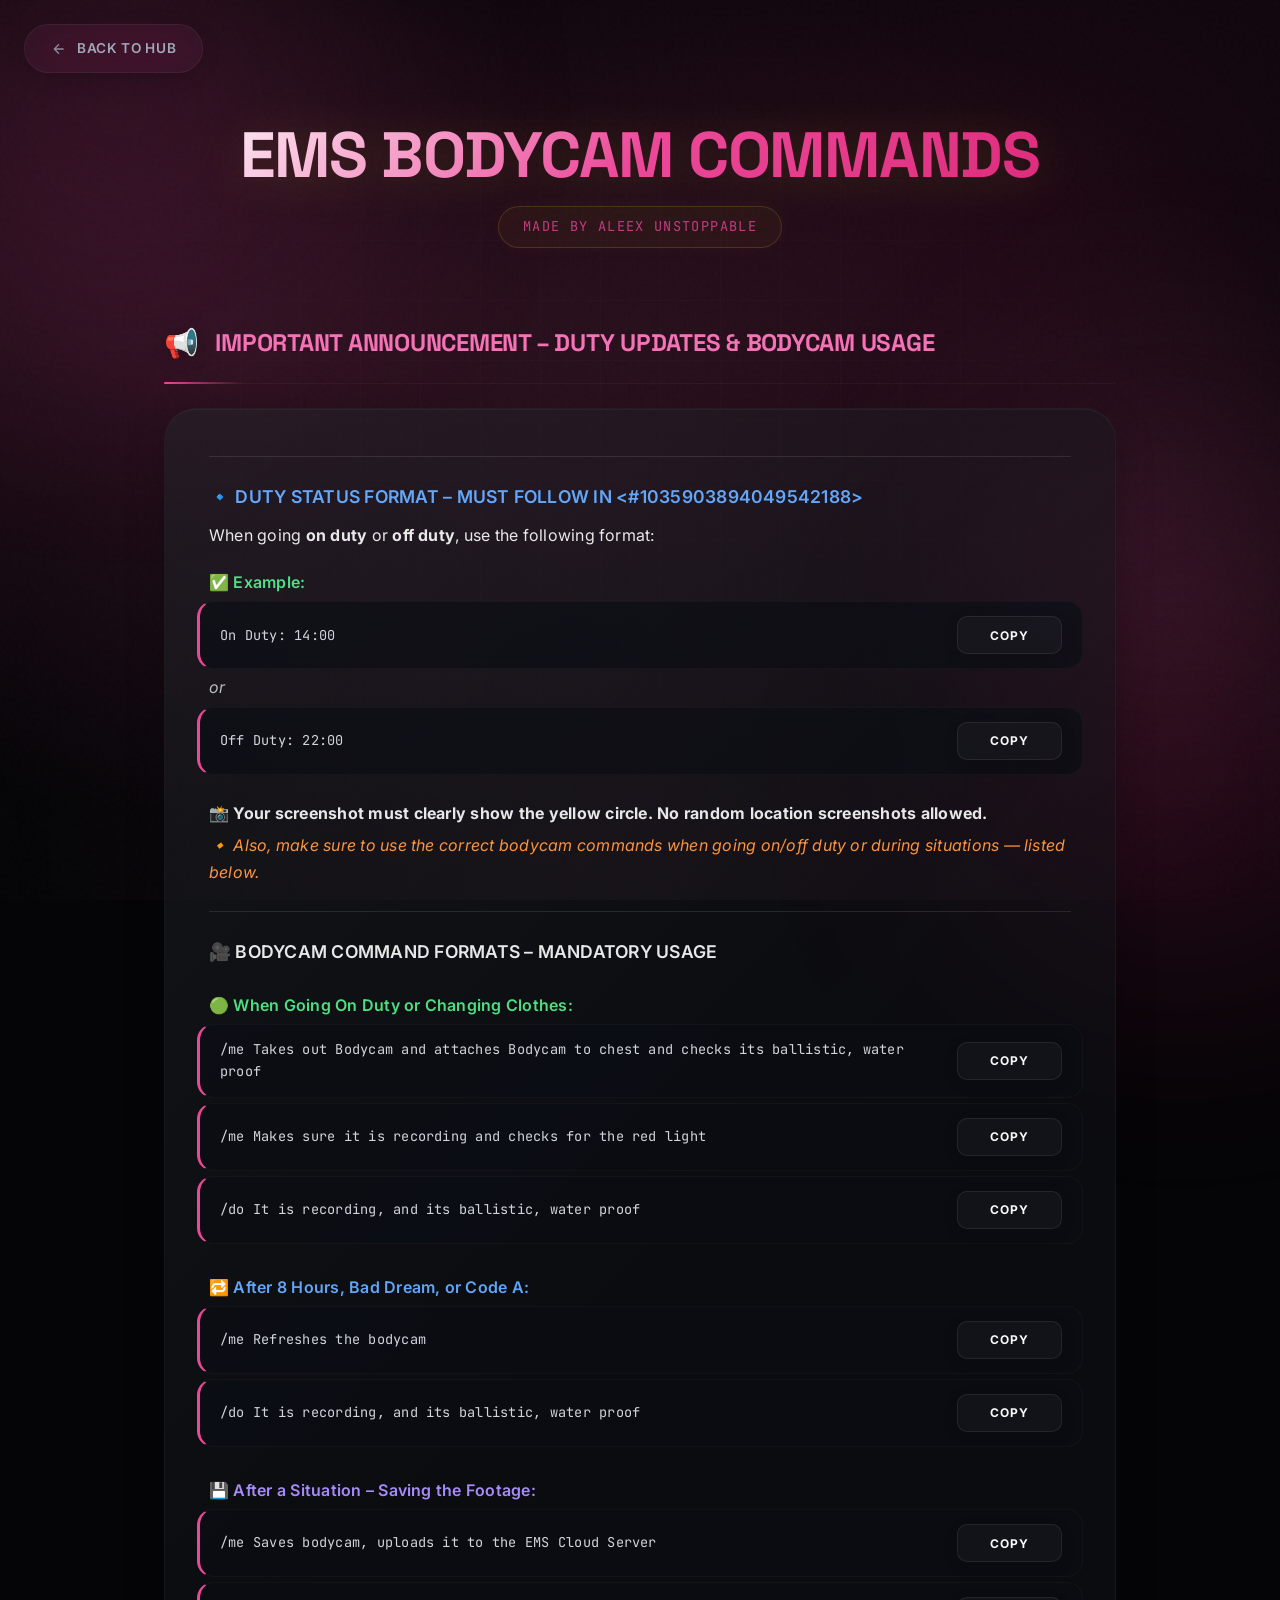
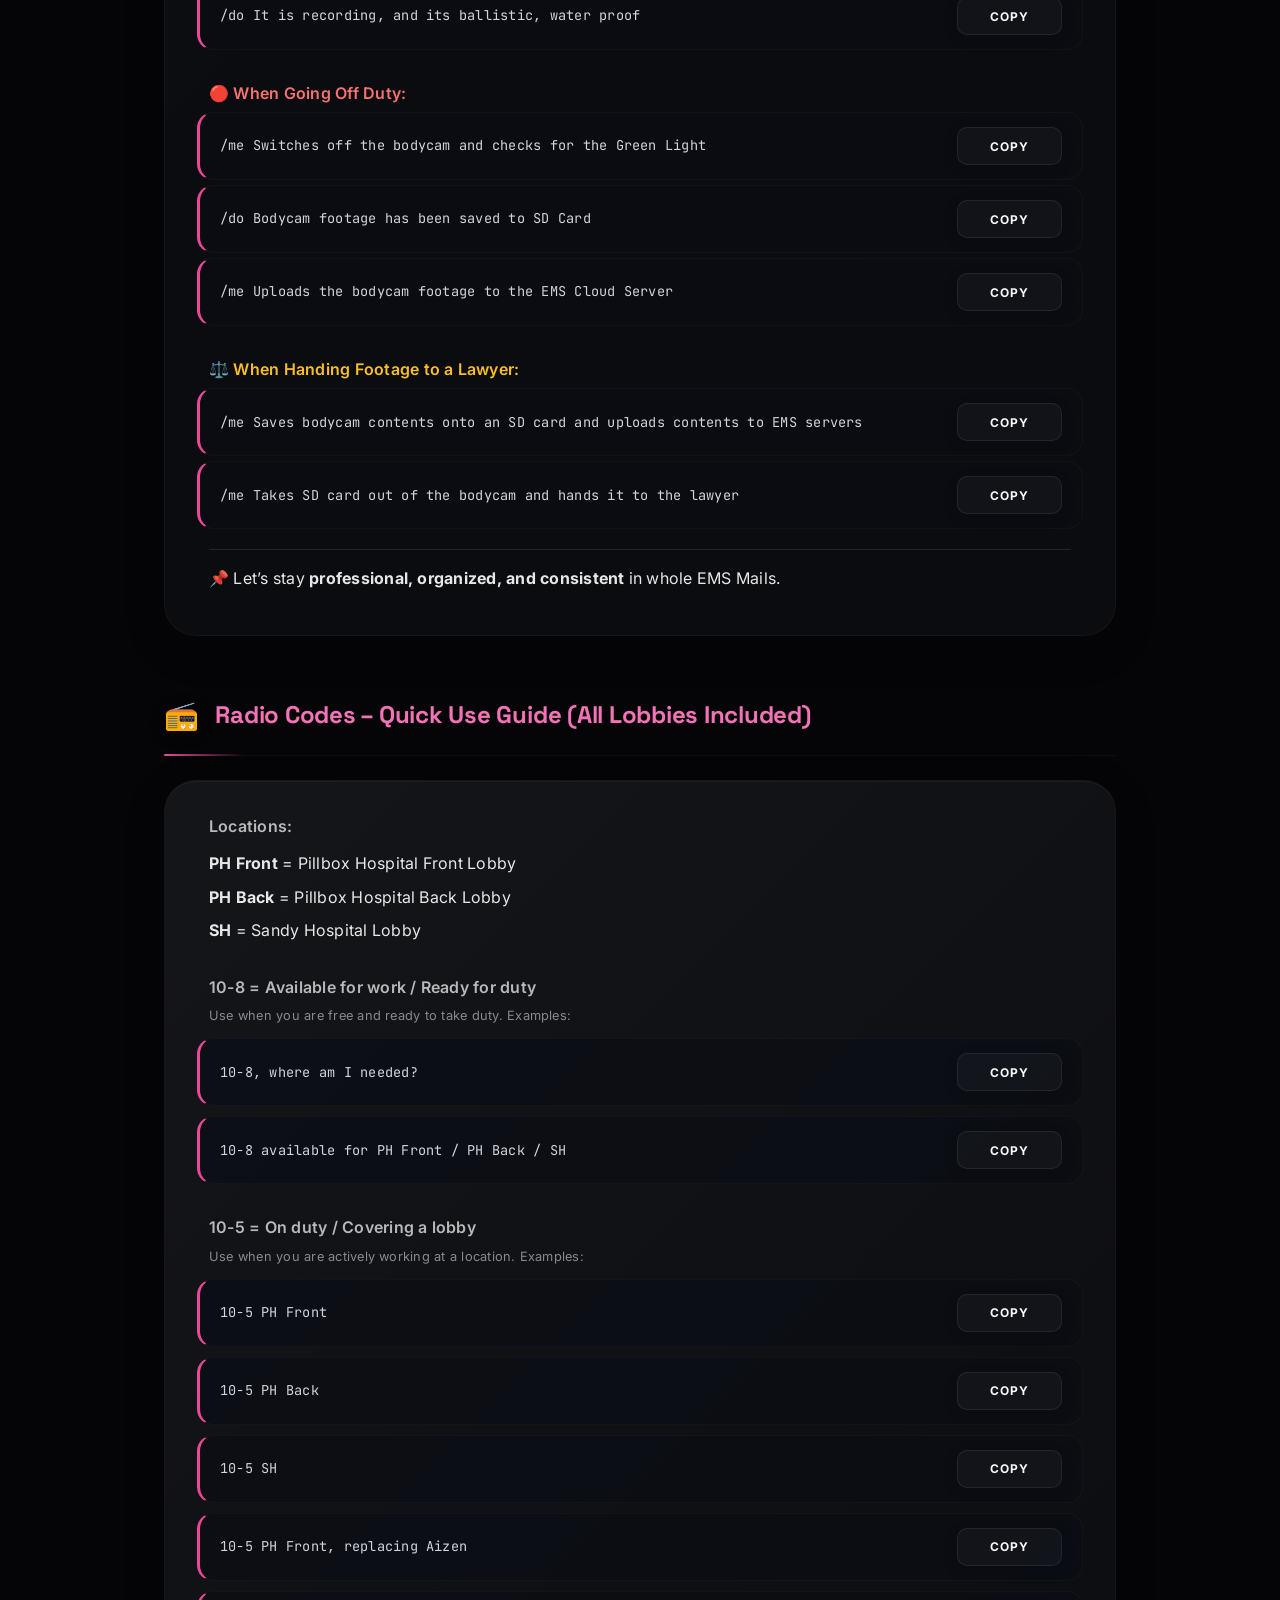
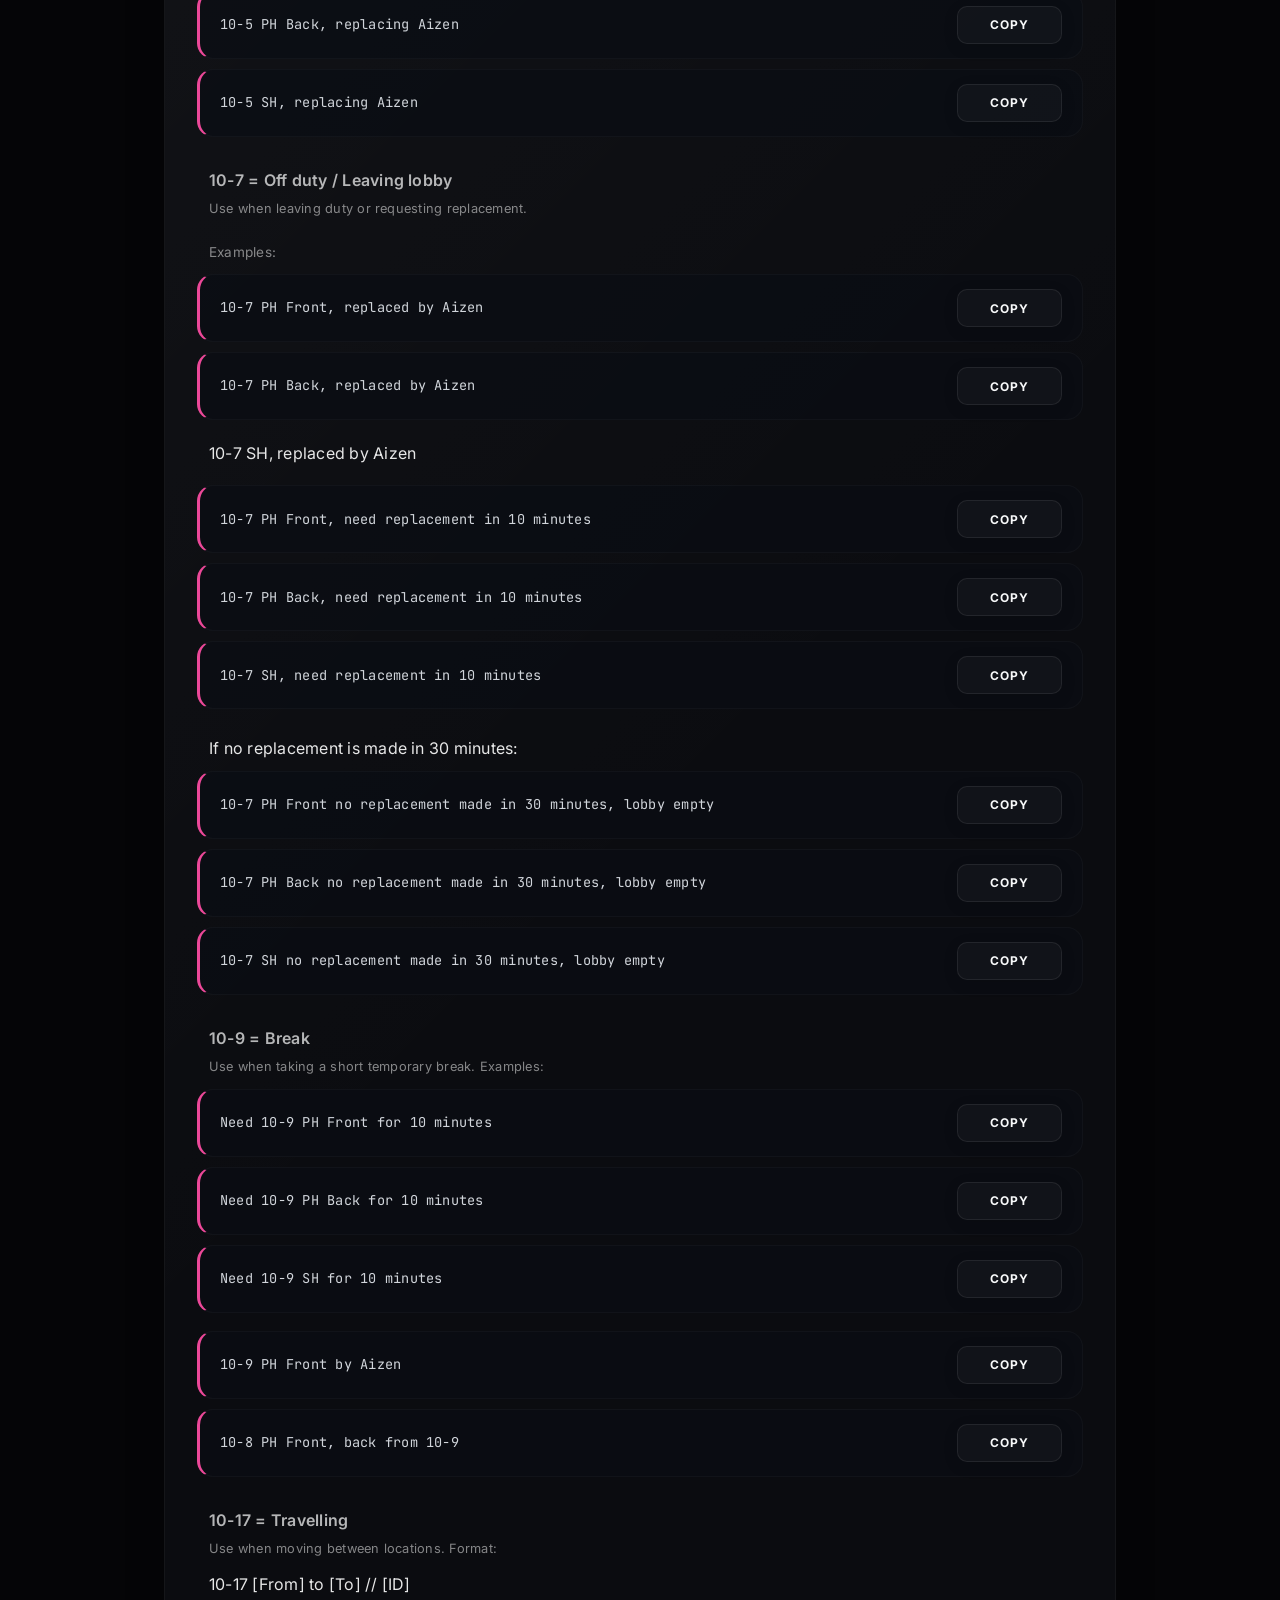
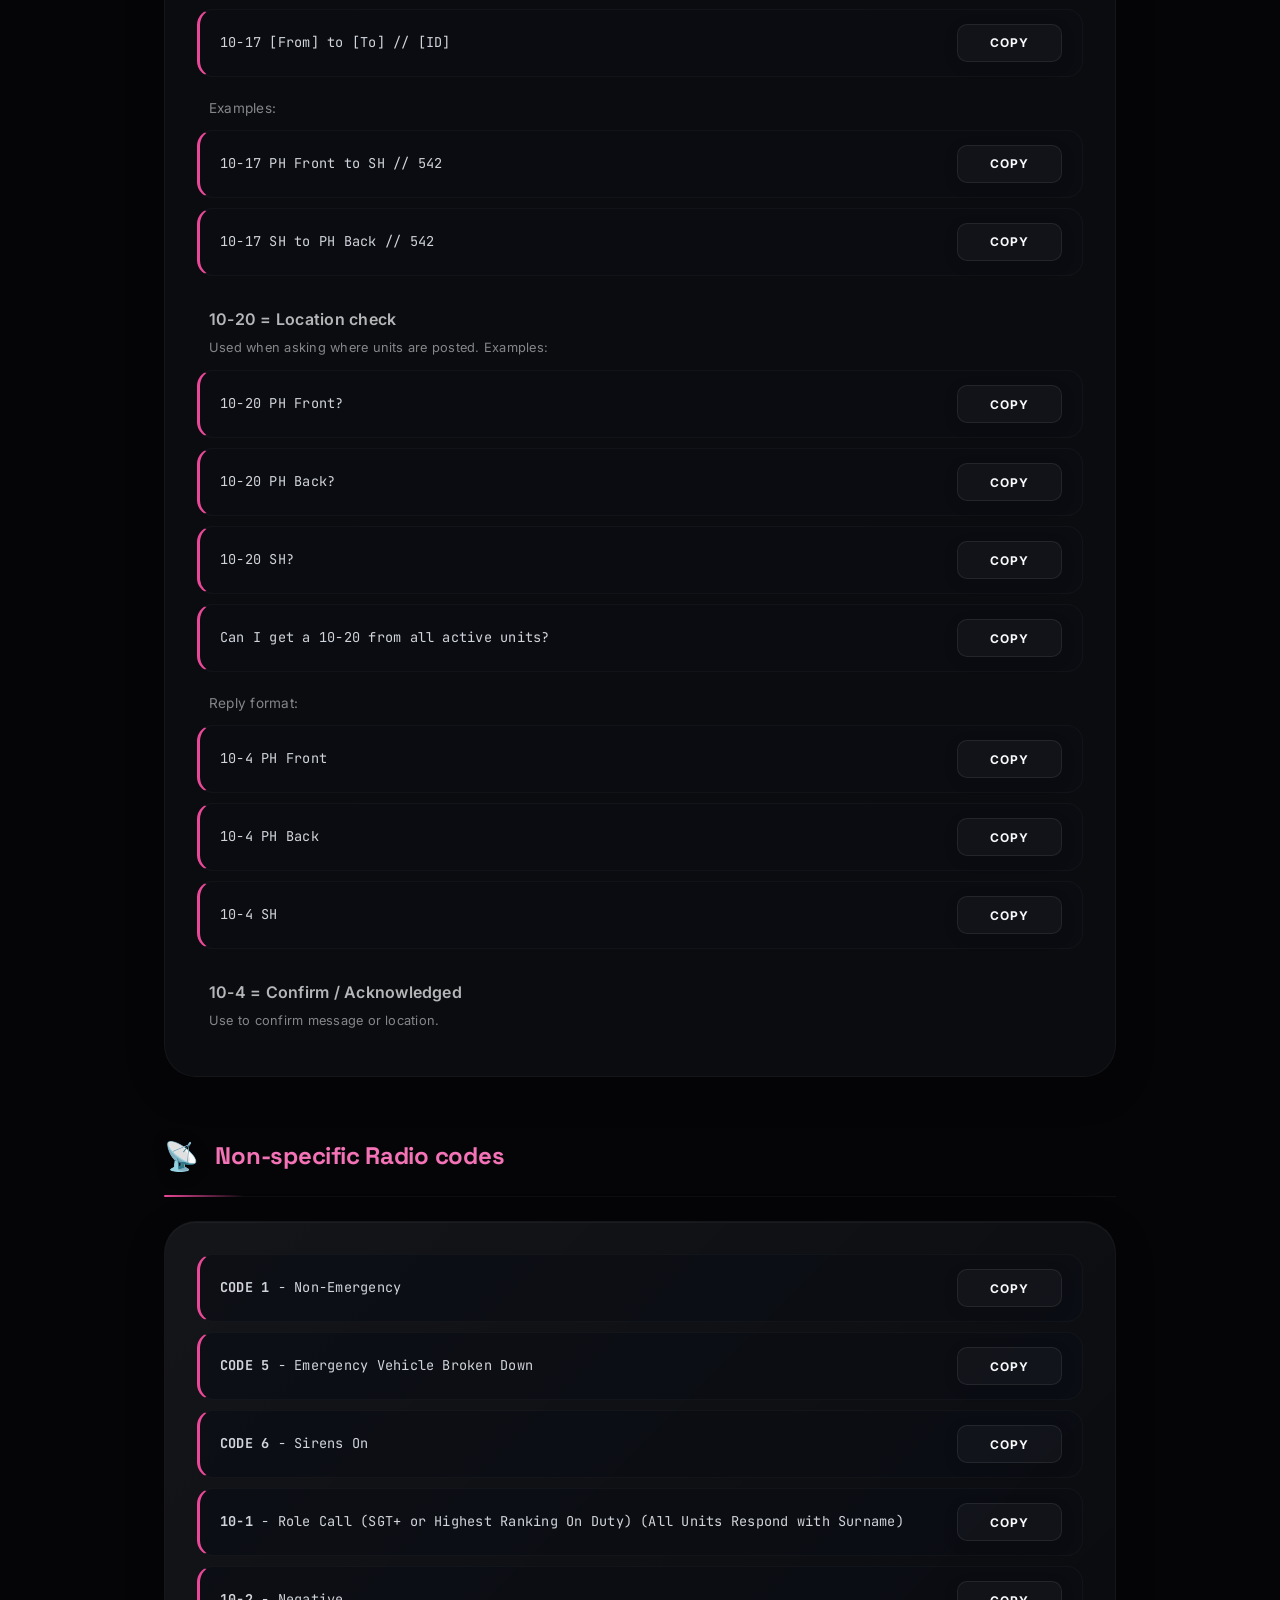
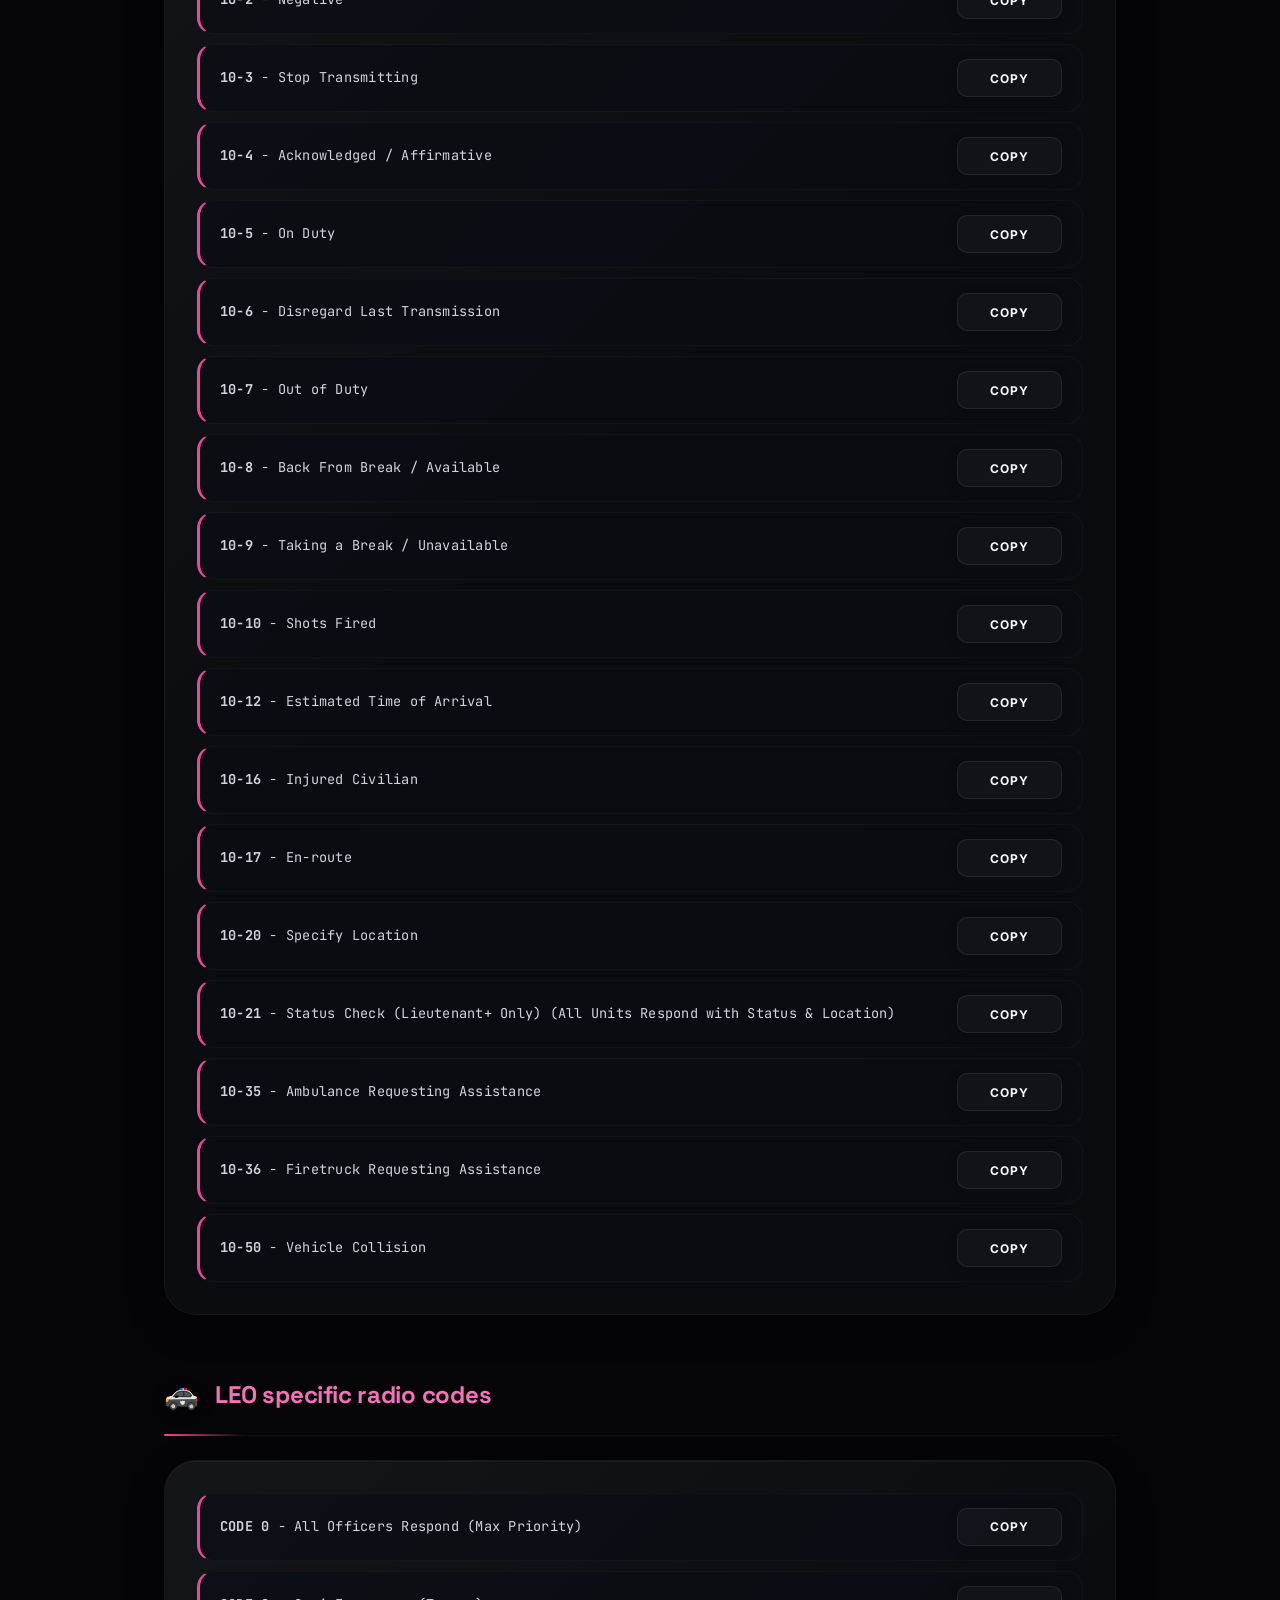
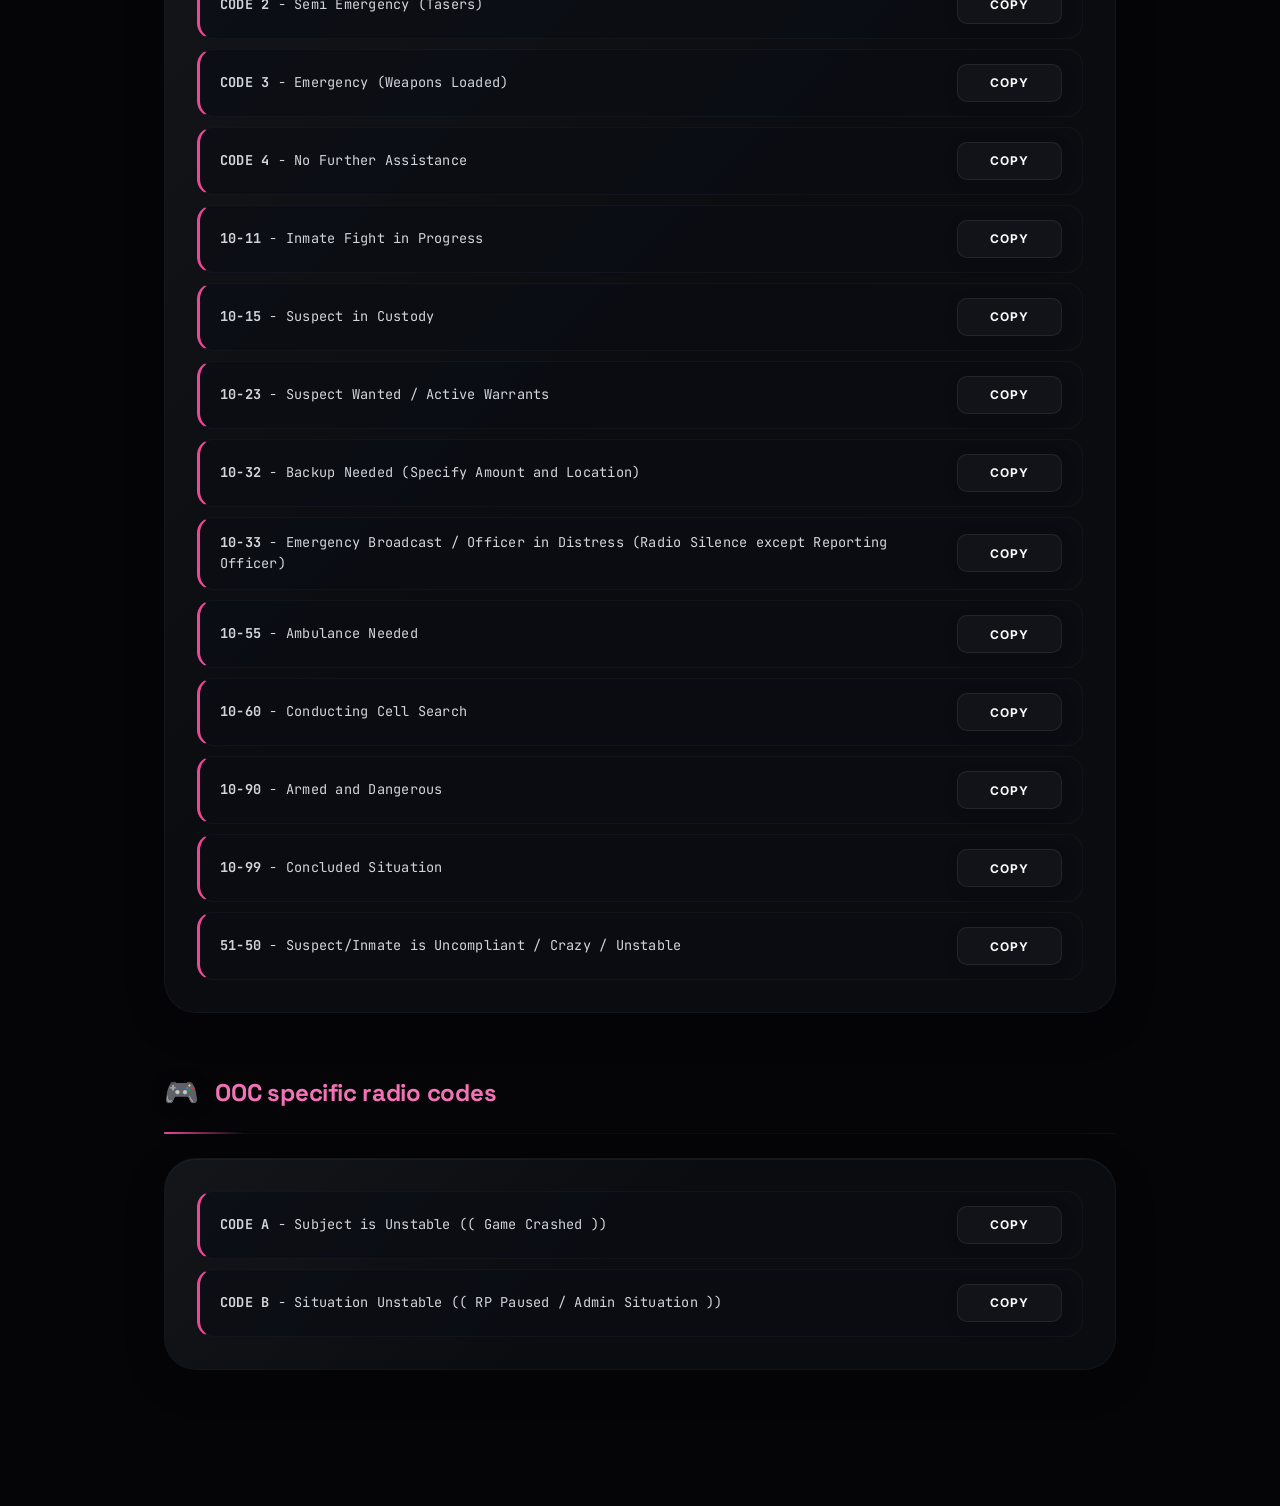
==== commit 0a8cf343: "Add command for 10-17 travel format" ====
--- a/radioguide.html
+++ b/radioguide.html
@@ -136,6 +136,7 @@
 
         <div style="padding: 20px 12px 10px; font-weight: 600; color: rgba(255,255,255,0.7);">10-17 = Travelling<br><span style="font-size: 0.8em; font-weight: 400; color: rgba(255,255,255,0.5);">Use when moving between locations. Format:</span></div>
         <div style="padding: 0 12px 10px; font-weight: 400; color: rgba(255,255,255,0.9);">10-17 [From] to [To] // [ID]</div>
+        <div class="cmd"><span class="cmd-text">10-17 [From] to [To] // [ID]</span><button class="copy-btn" onclick="copyCmd(this)">COPY</button></div>
         <div style="padding: 10px 12px 10px; font-weight: 400; color: rgba(255,255,255,0.5); font-size: 0.85em;">Examples:</div>
         <div class="cmd"><span class="cmd-text">10-17 PH Front to SH // 542</span><button class="copy-btn" onclick="copyCmd(this)">COPY</button></div>
         <div class="cmd"><span class="cmd-text">10-17 SH to PH Back // 542</span><button class="copy-btn" onclick="copyCmd(this)">COPY</button></div>
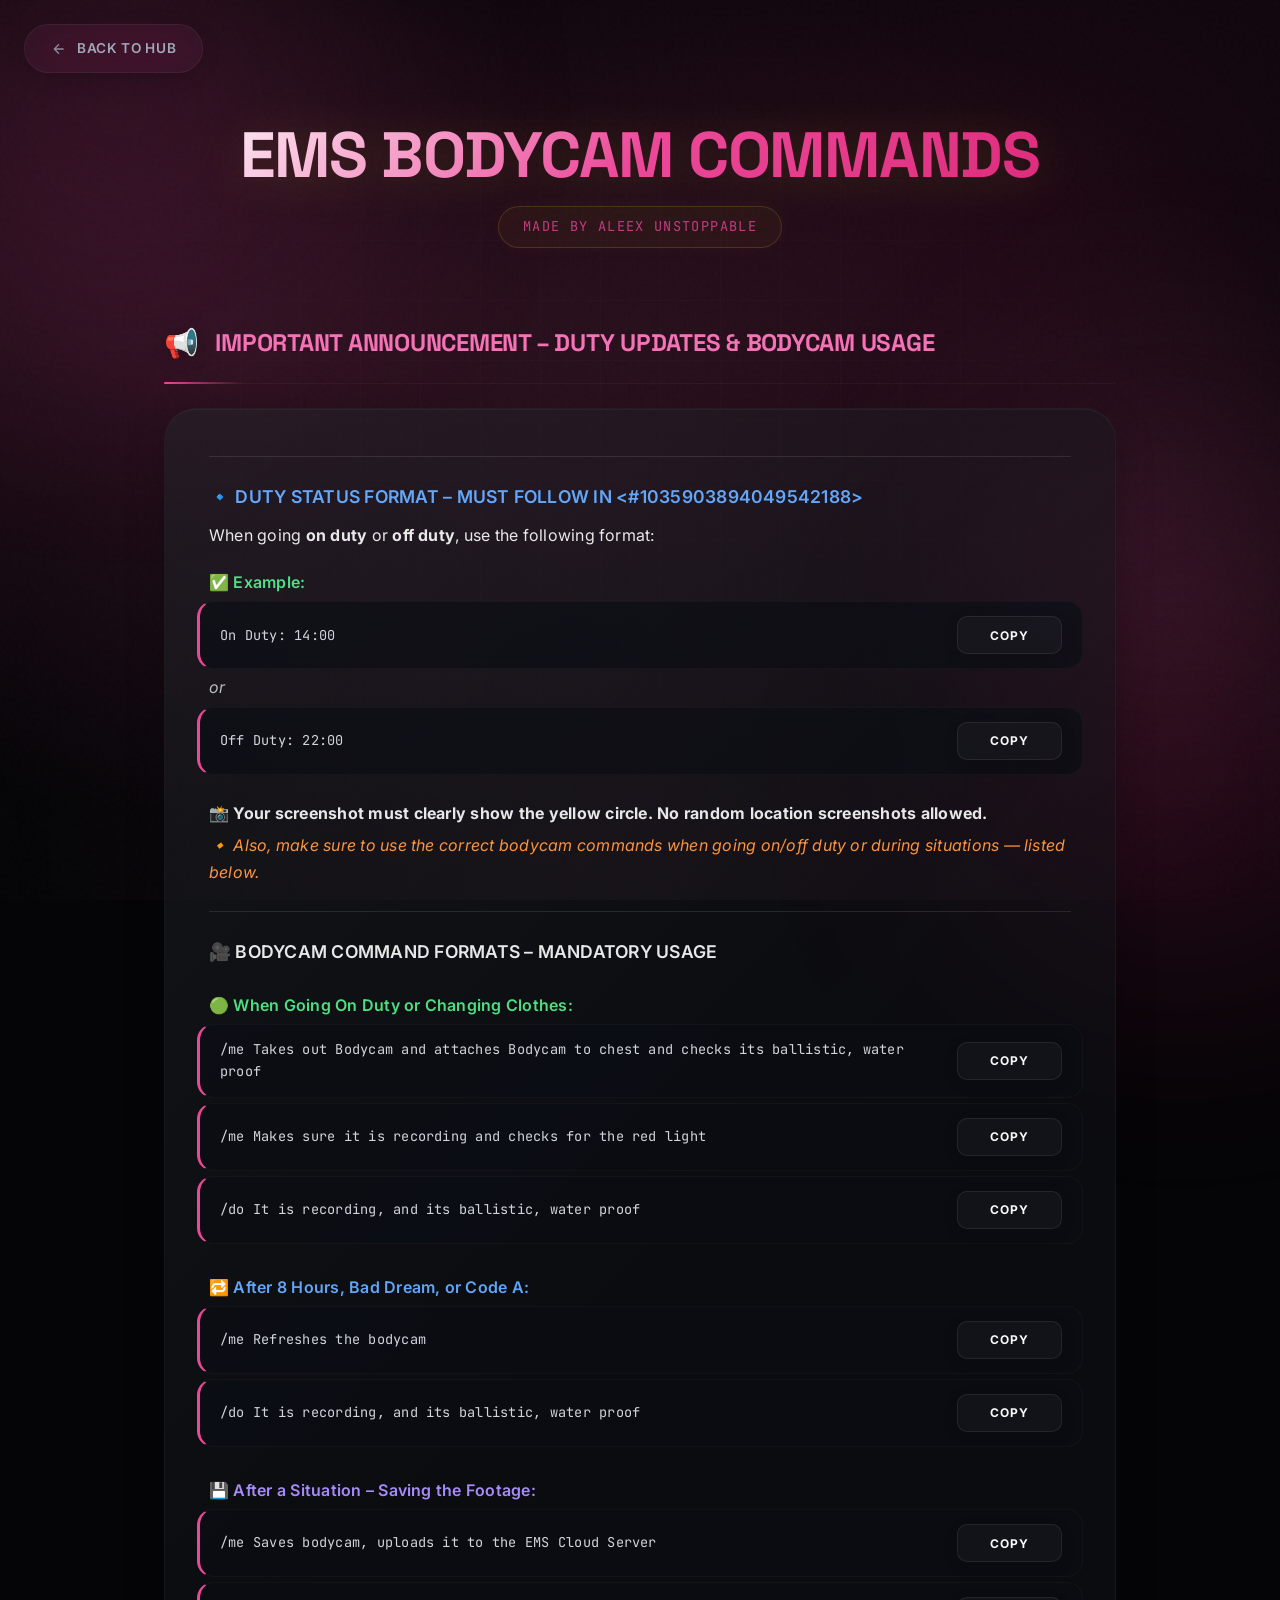
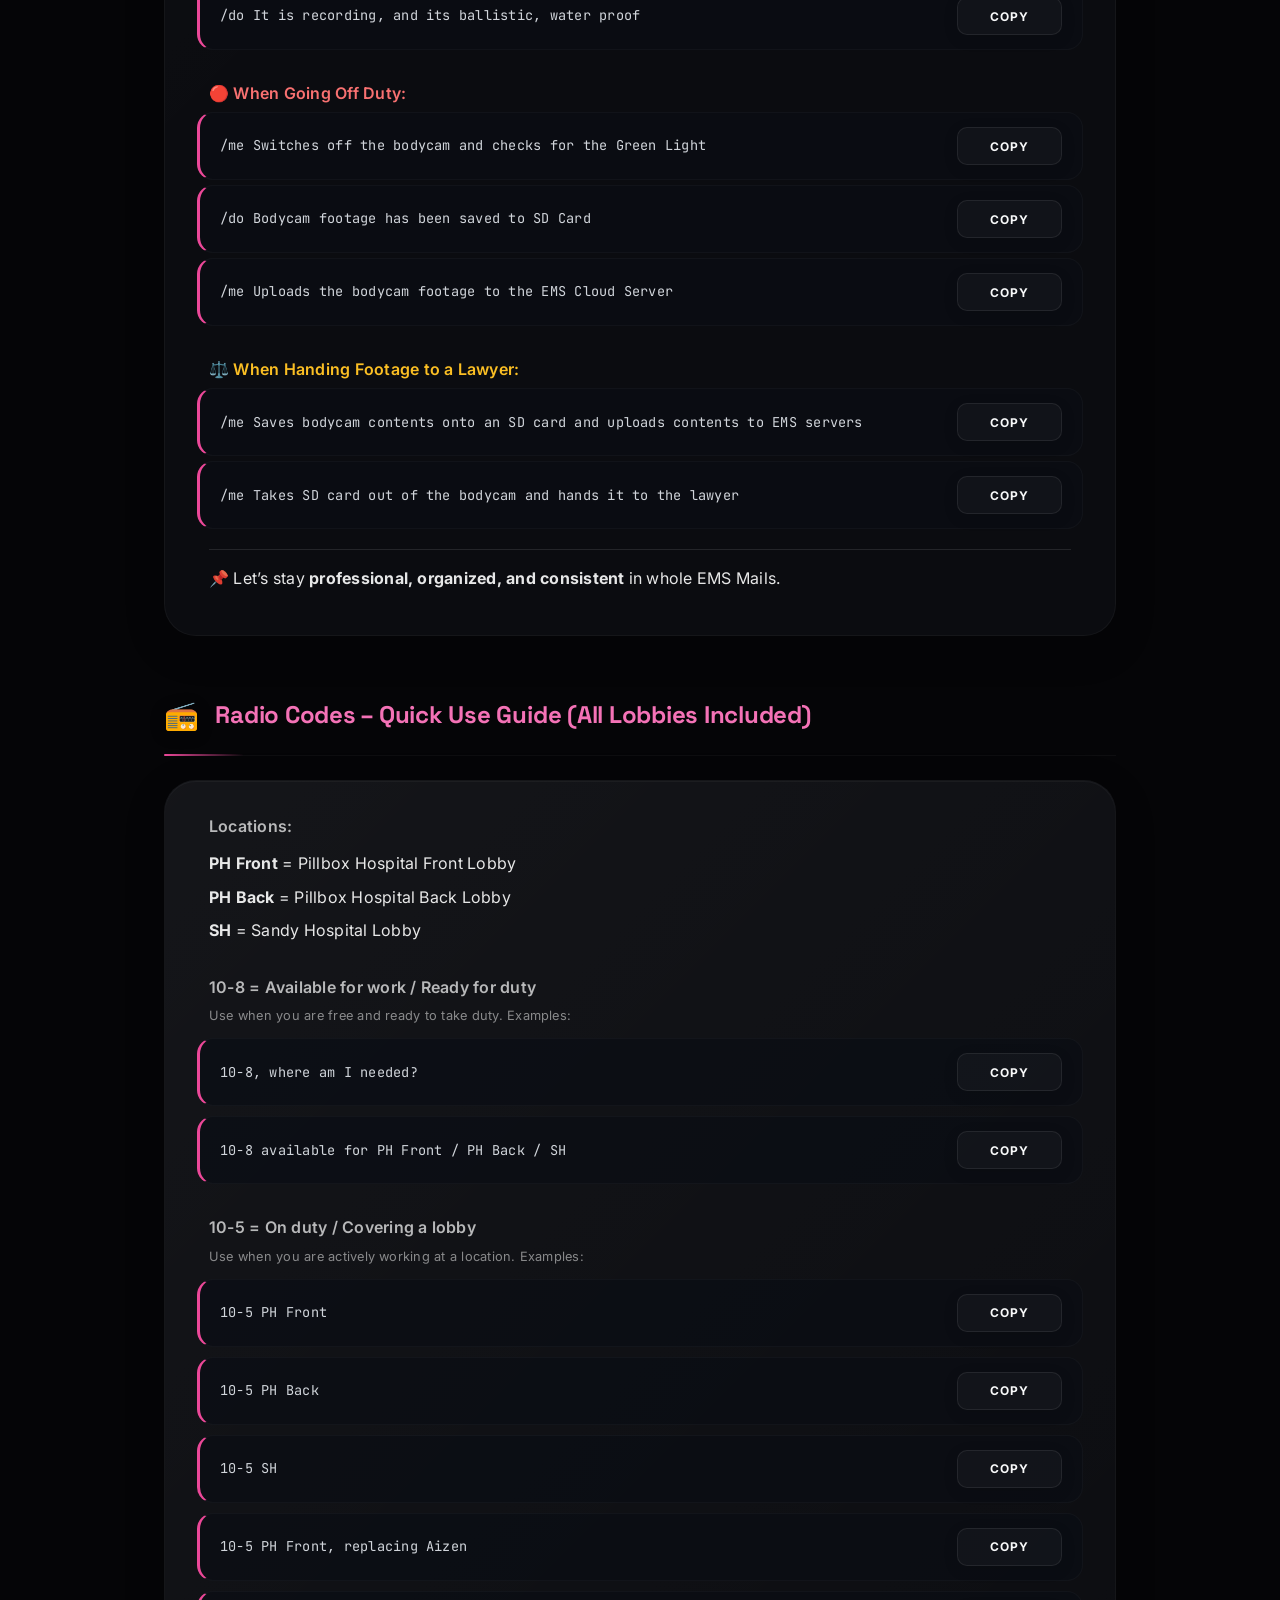
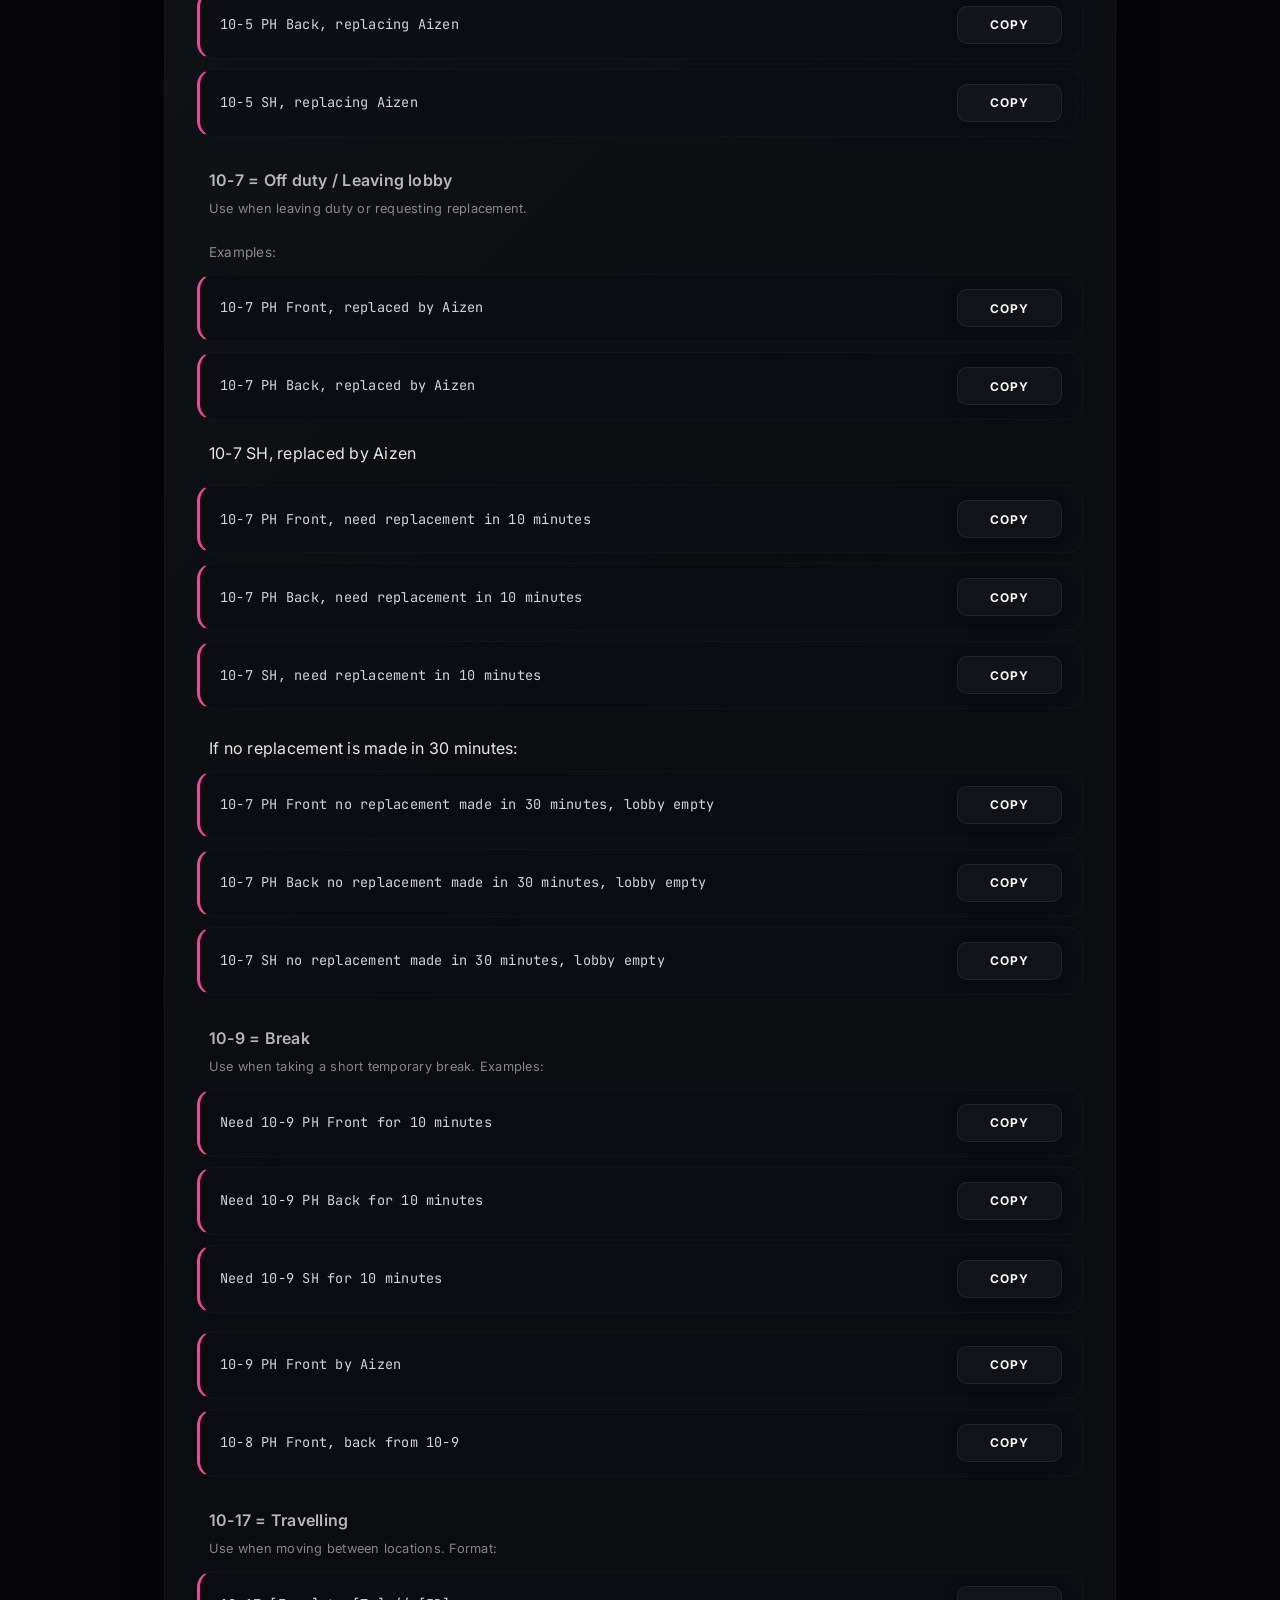
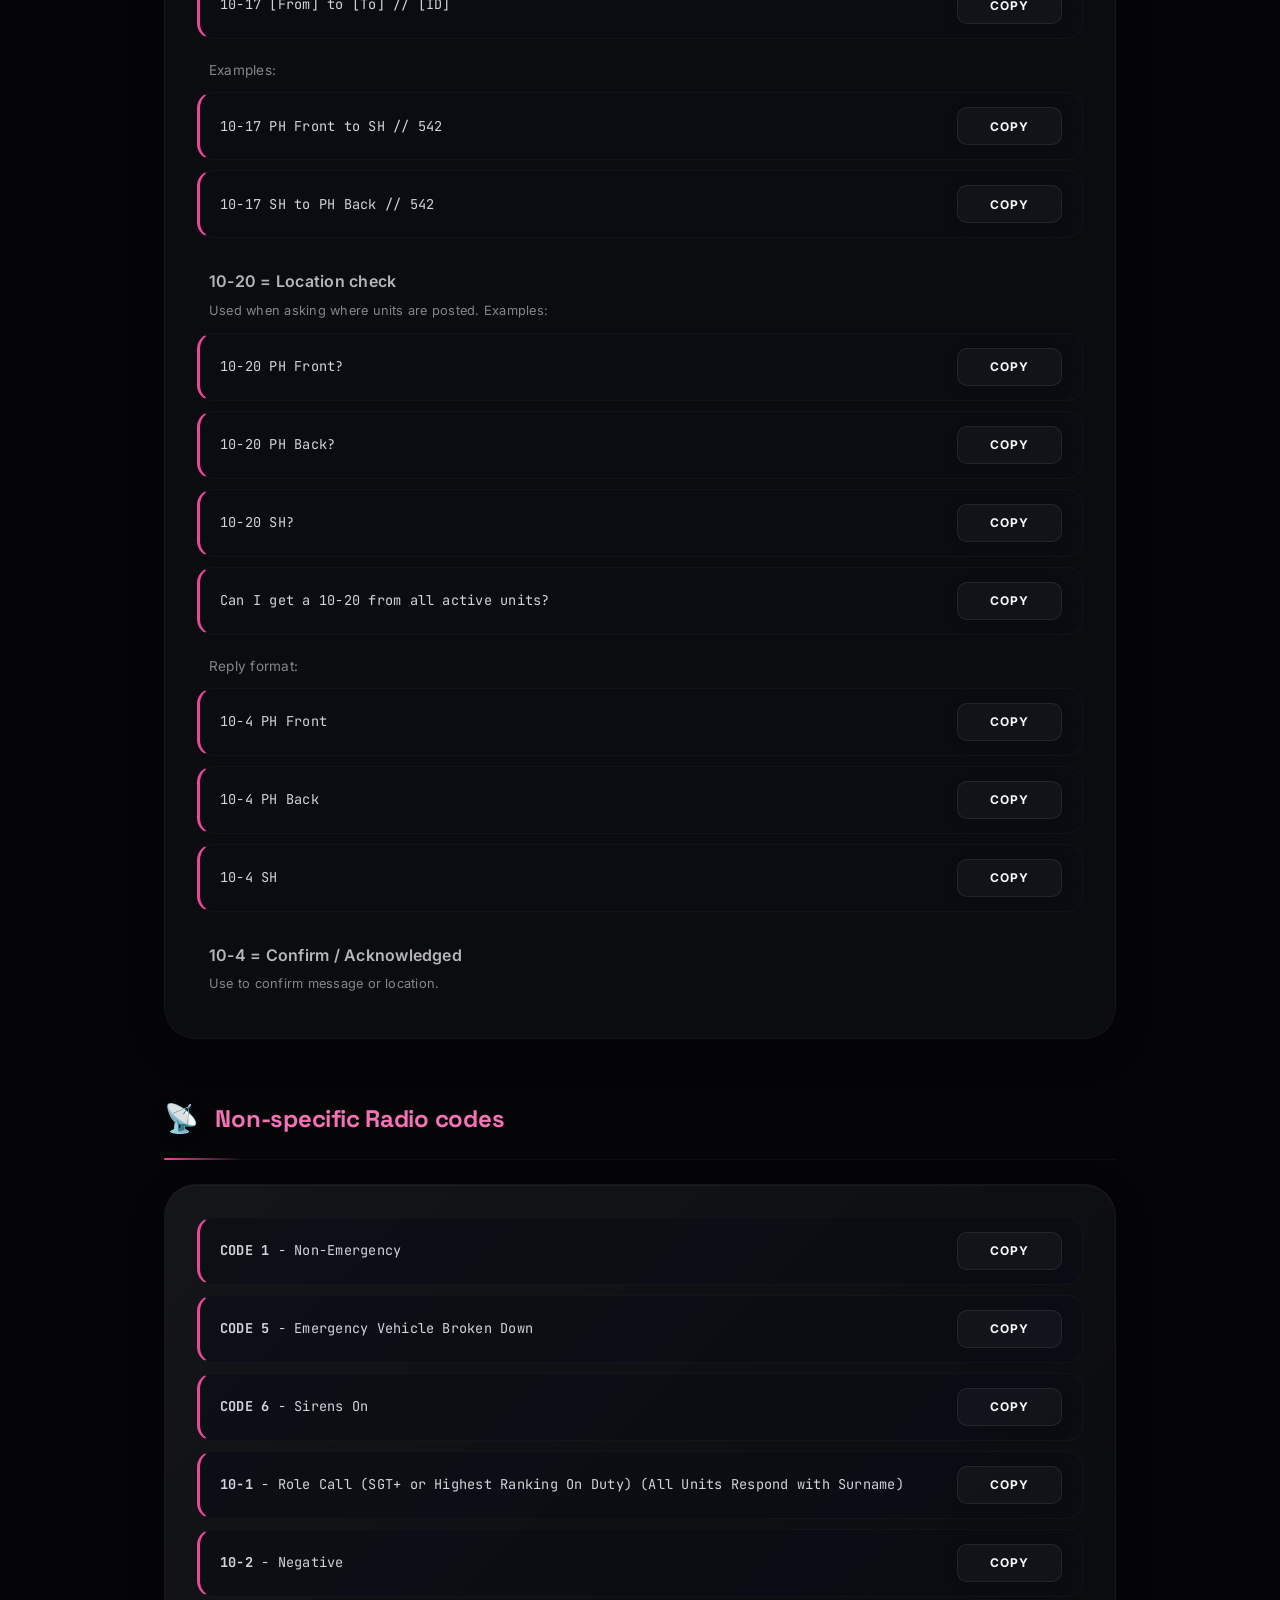
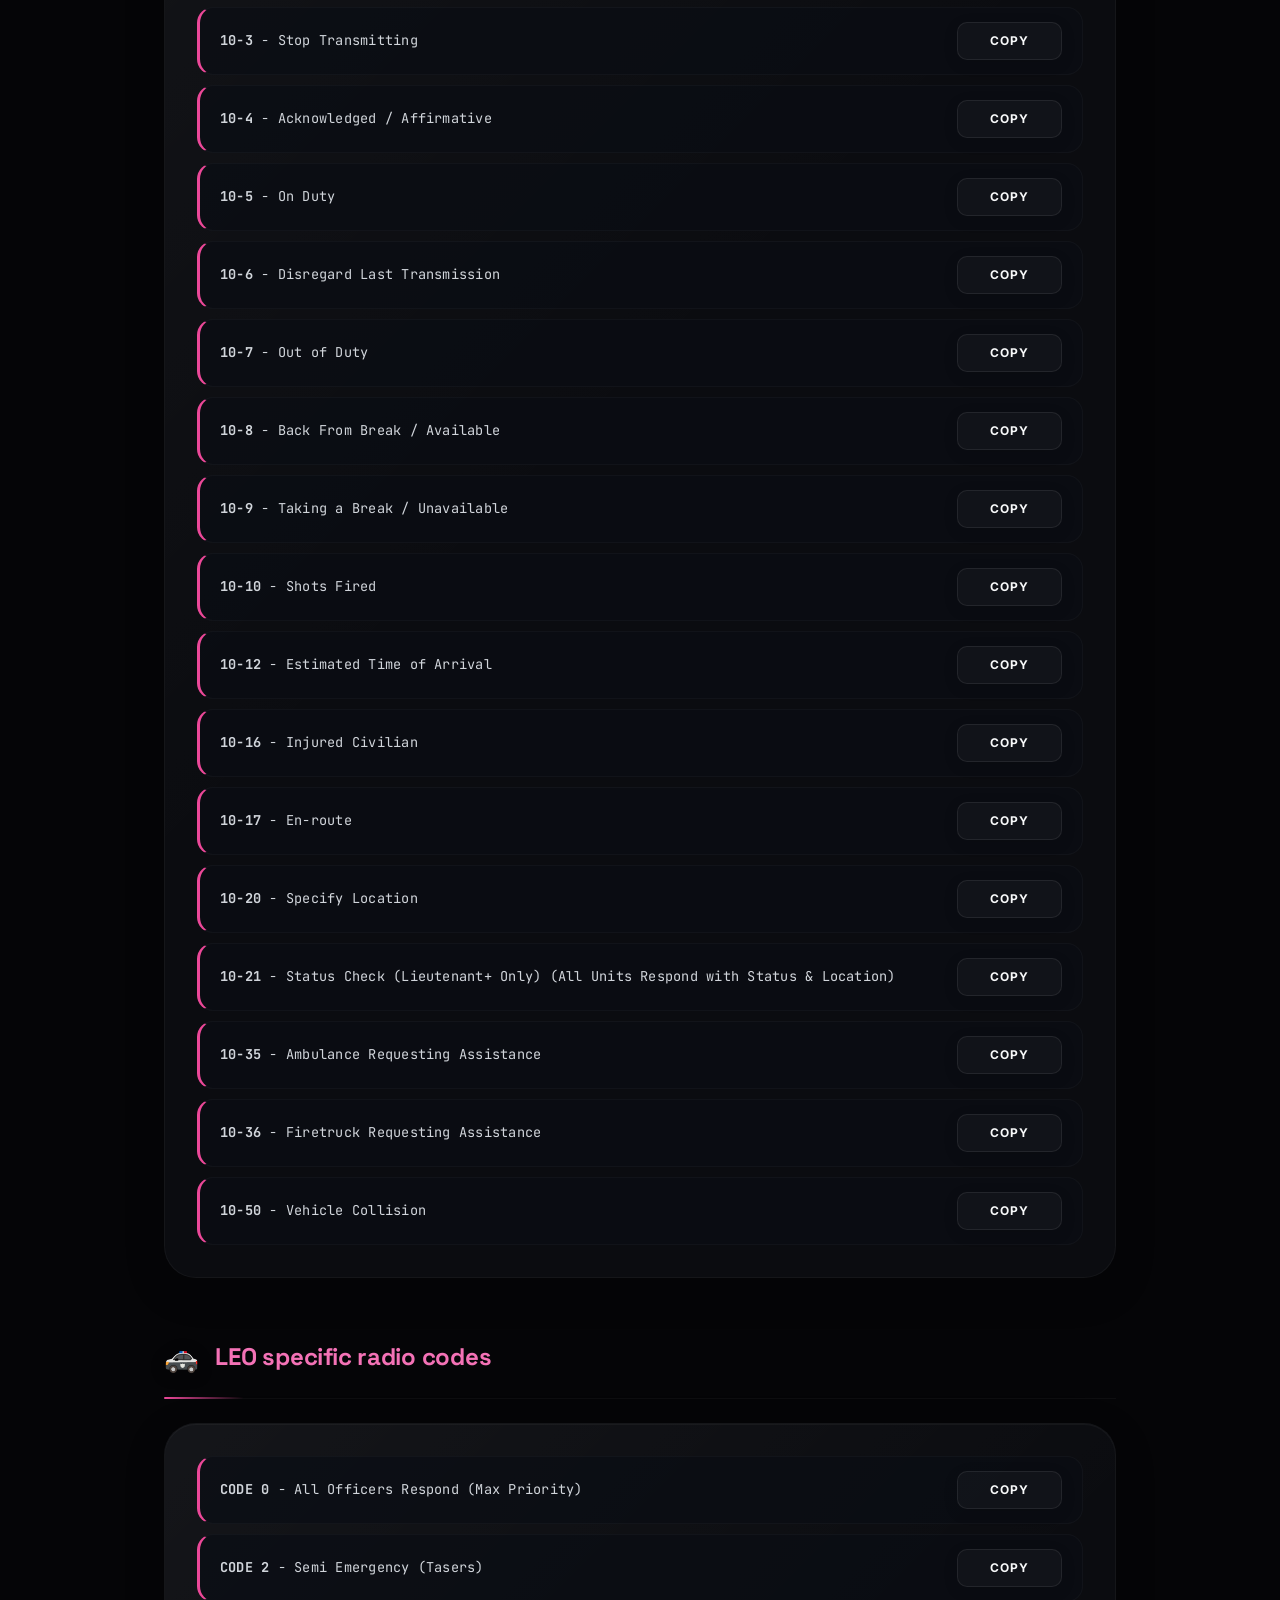
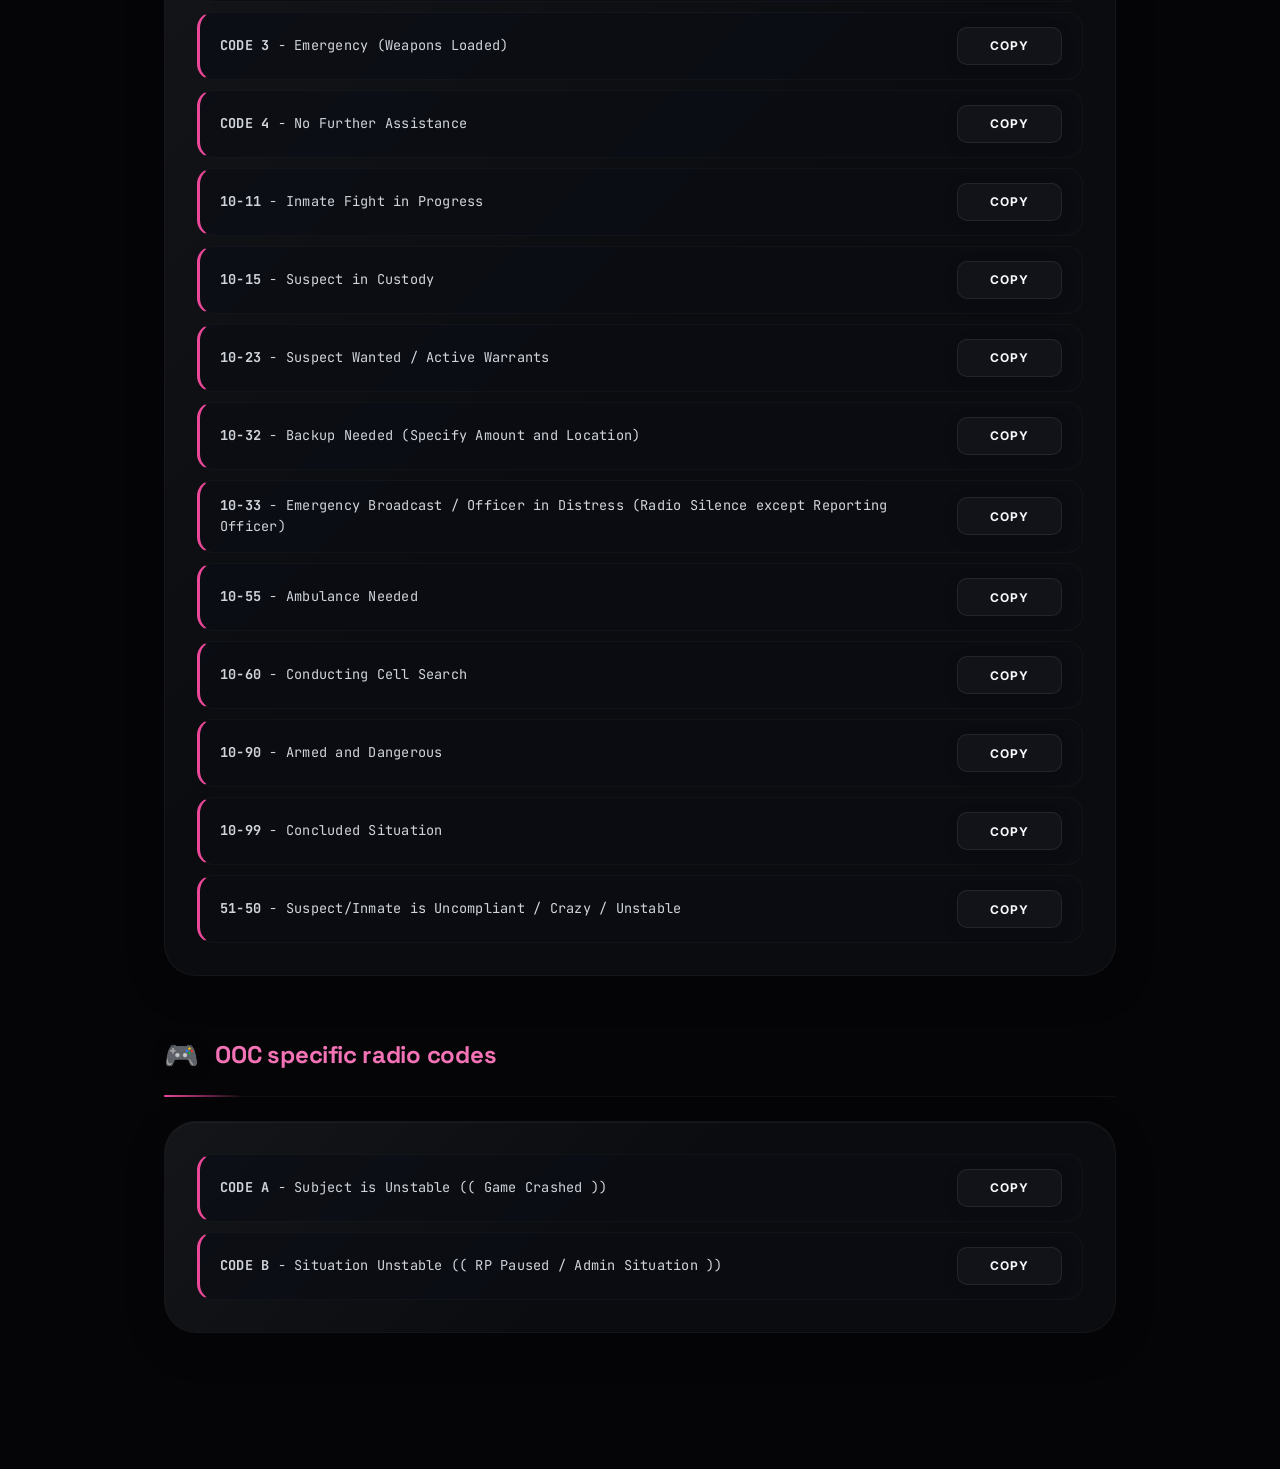
==== commit fb116767: "Remove redundant command format description Removed redundant description for command format." ====
--- a/radioguide.html
+++ b/radioguide.html
@@ -135,7 +135,6 @@
         <div class="cmd"><span class="cmd-text">10-8 PH Front, back from 10-9</span><button class="copy-btn" onclick="copyCmd(this)">COPY</button></div>
 
         <div style="padding: 20px 12px 10px; font-weight: 600; color: rgba(255,255,255,0.7);">10-17 = Travelling<br><span style="font-size: 0.8em; font-weight: 400; color: rgba(255,255,255,0.5);">Use when moving between locations. Format:</span></div>
-        <div style="padding: 0 12px 10px; font-weight: 400; color: rgba(255,255,255,0.9);">10-17 [From] to [To] // [ID]</div>
         <div class="cmd"><span class="cmd-text">10-17 [From] to [To] // [ID]</span><button class="copy-btn" onclick="copyCmd(this)">COPY</button></div>
         <div style="padding: 10px 12px 10px; font-weight: 400; color: rgba(255,255,255,0.5); font-size: 0.85em;">Examples:</div>
         <div class="cmd"><span class="cmd-text">10-17 PH Front to SH // 542</span><button class="copy-btn" onclick="copyCmd(this)">COPY</button></div>
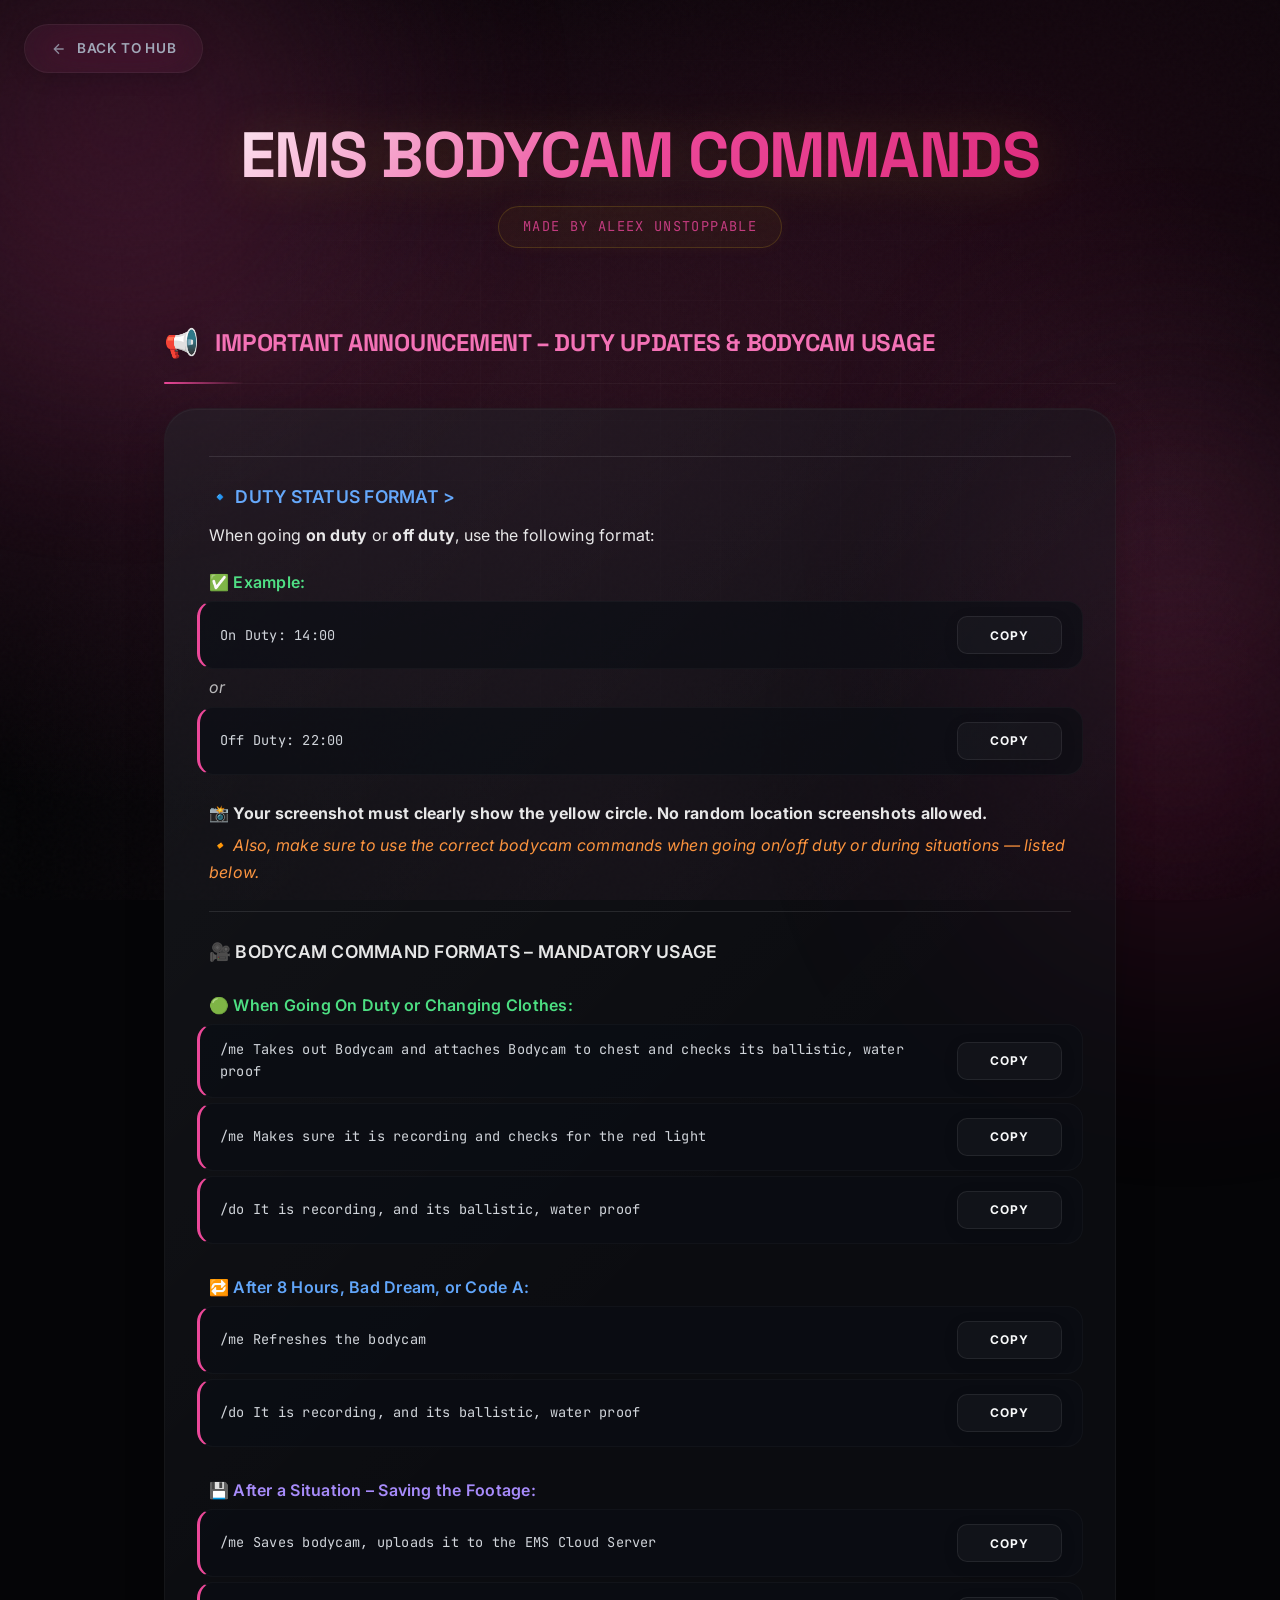
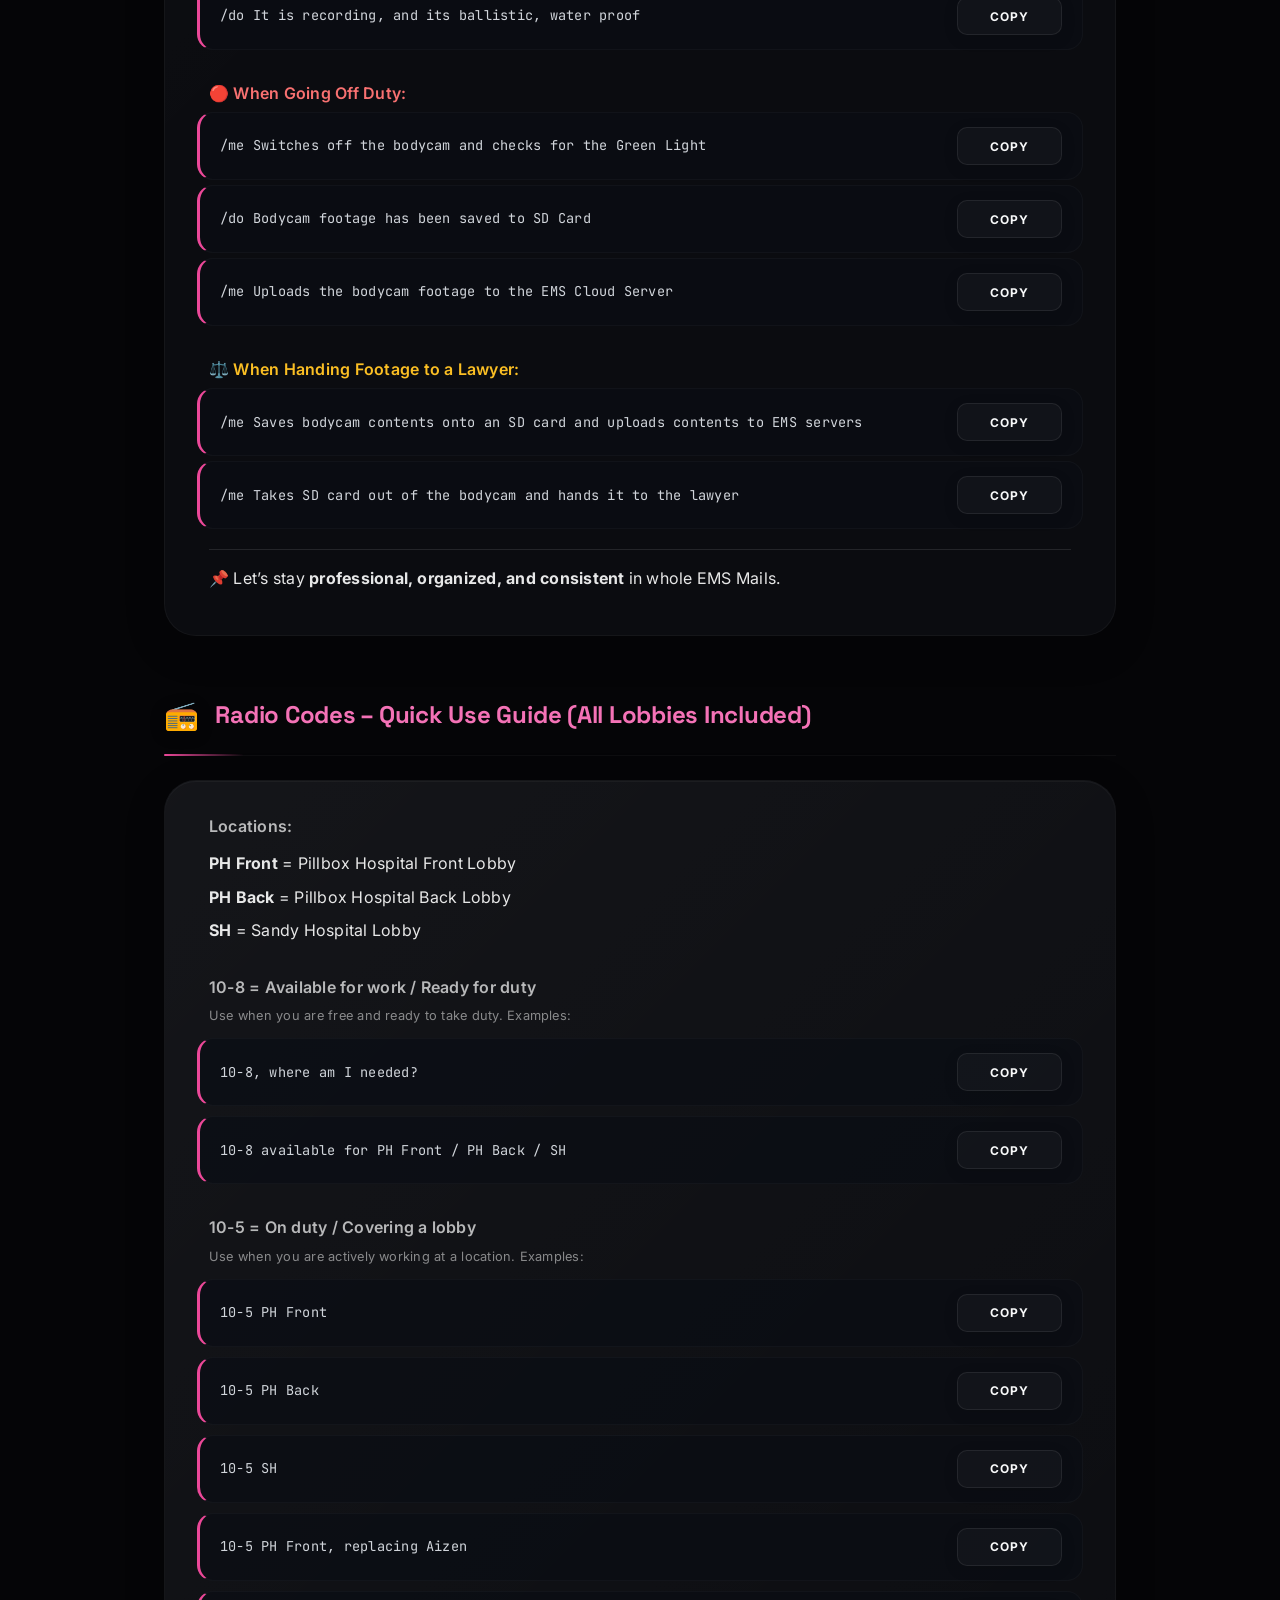
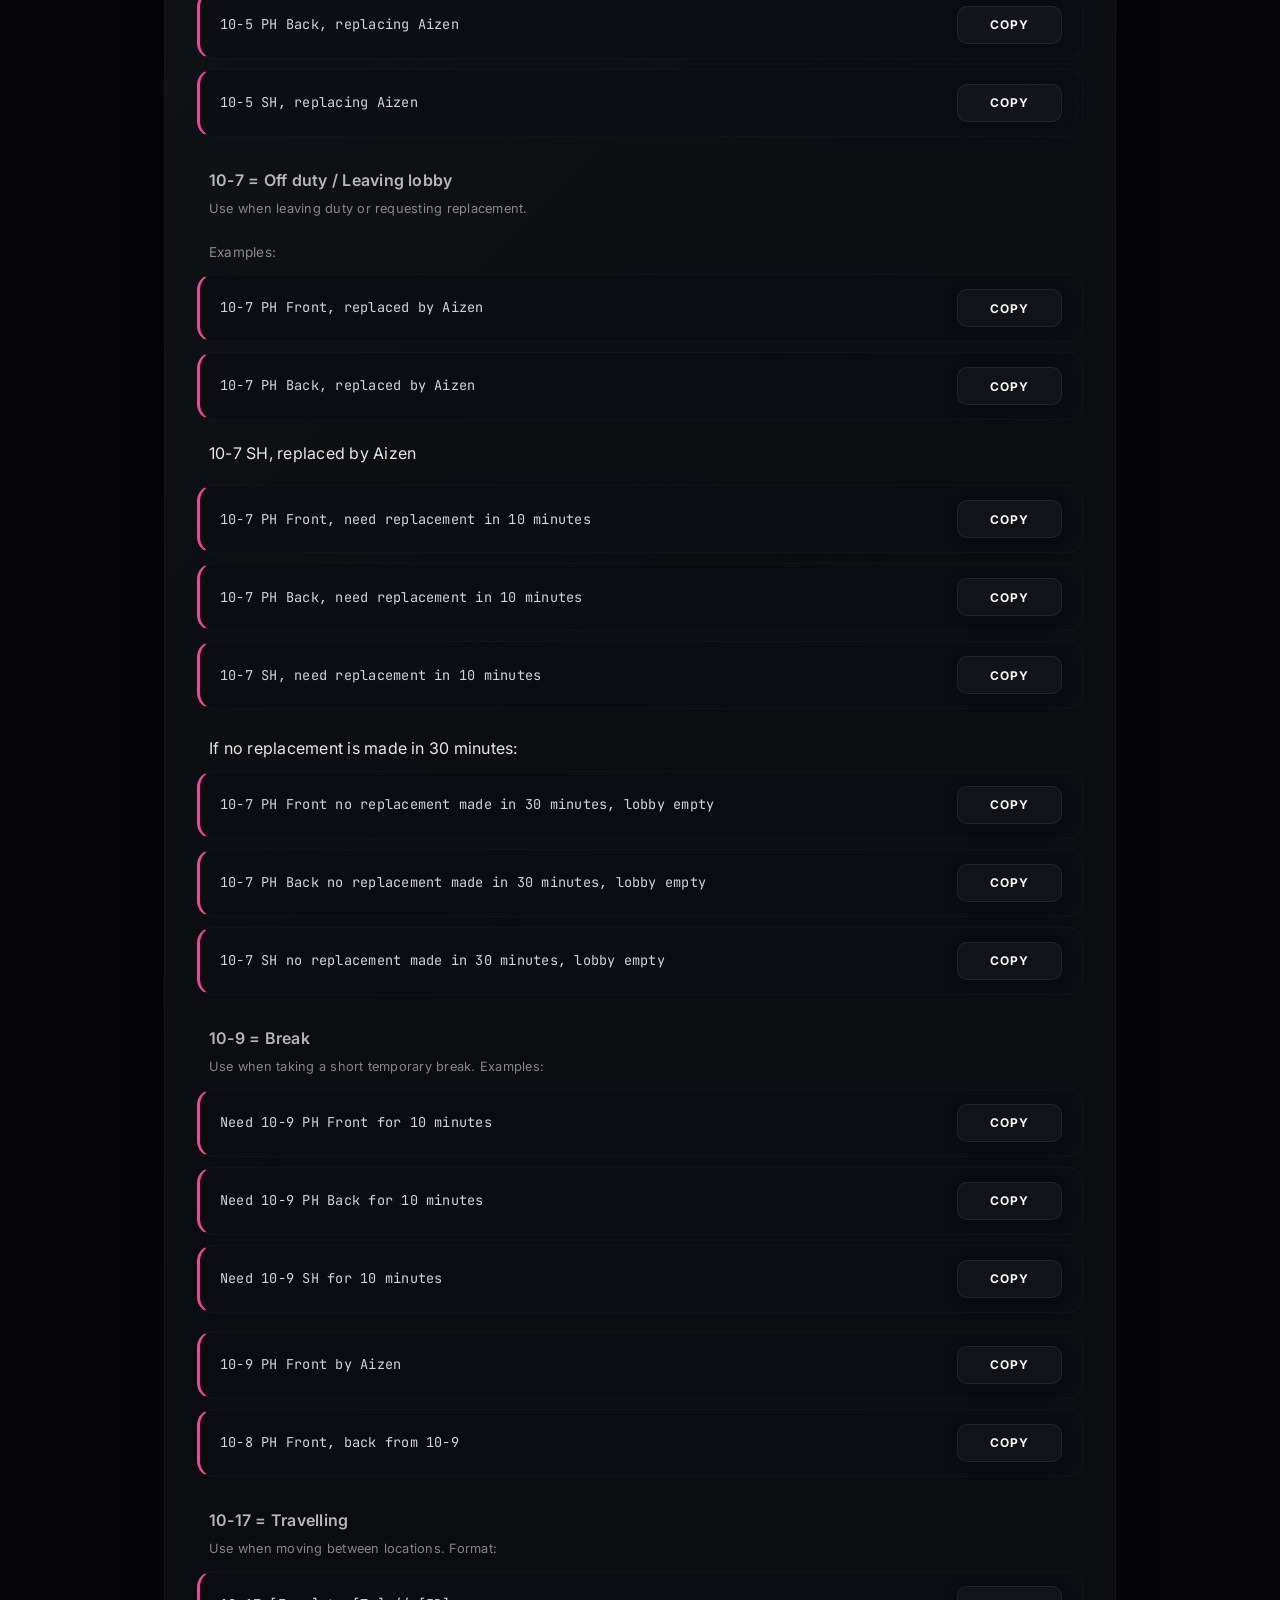
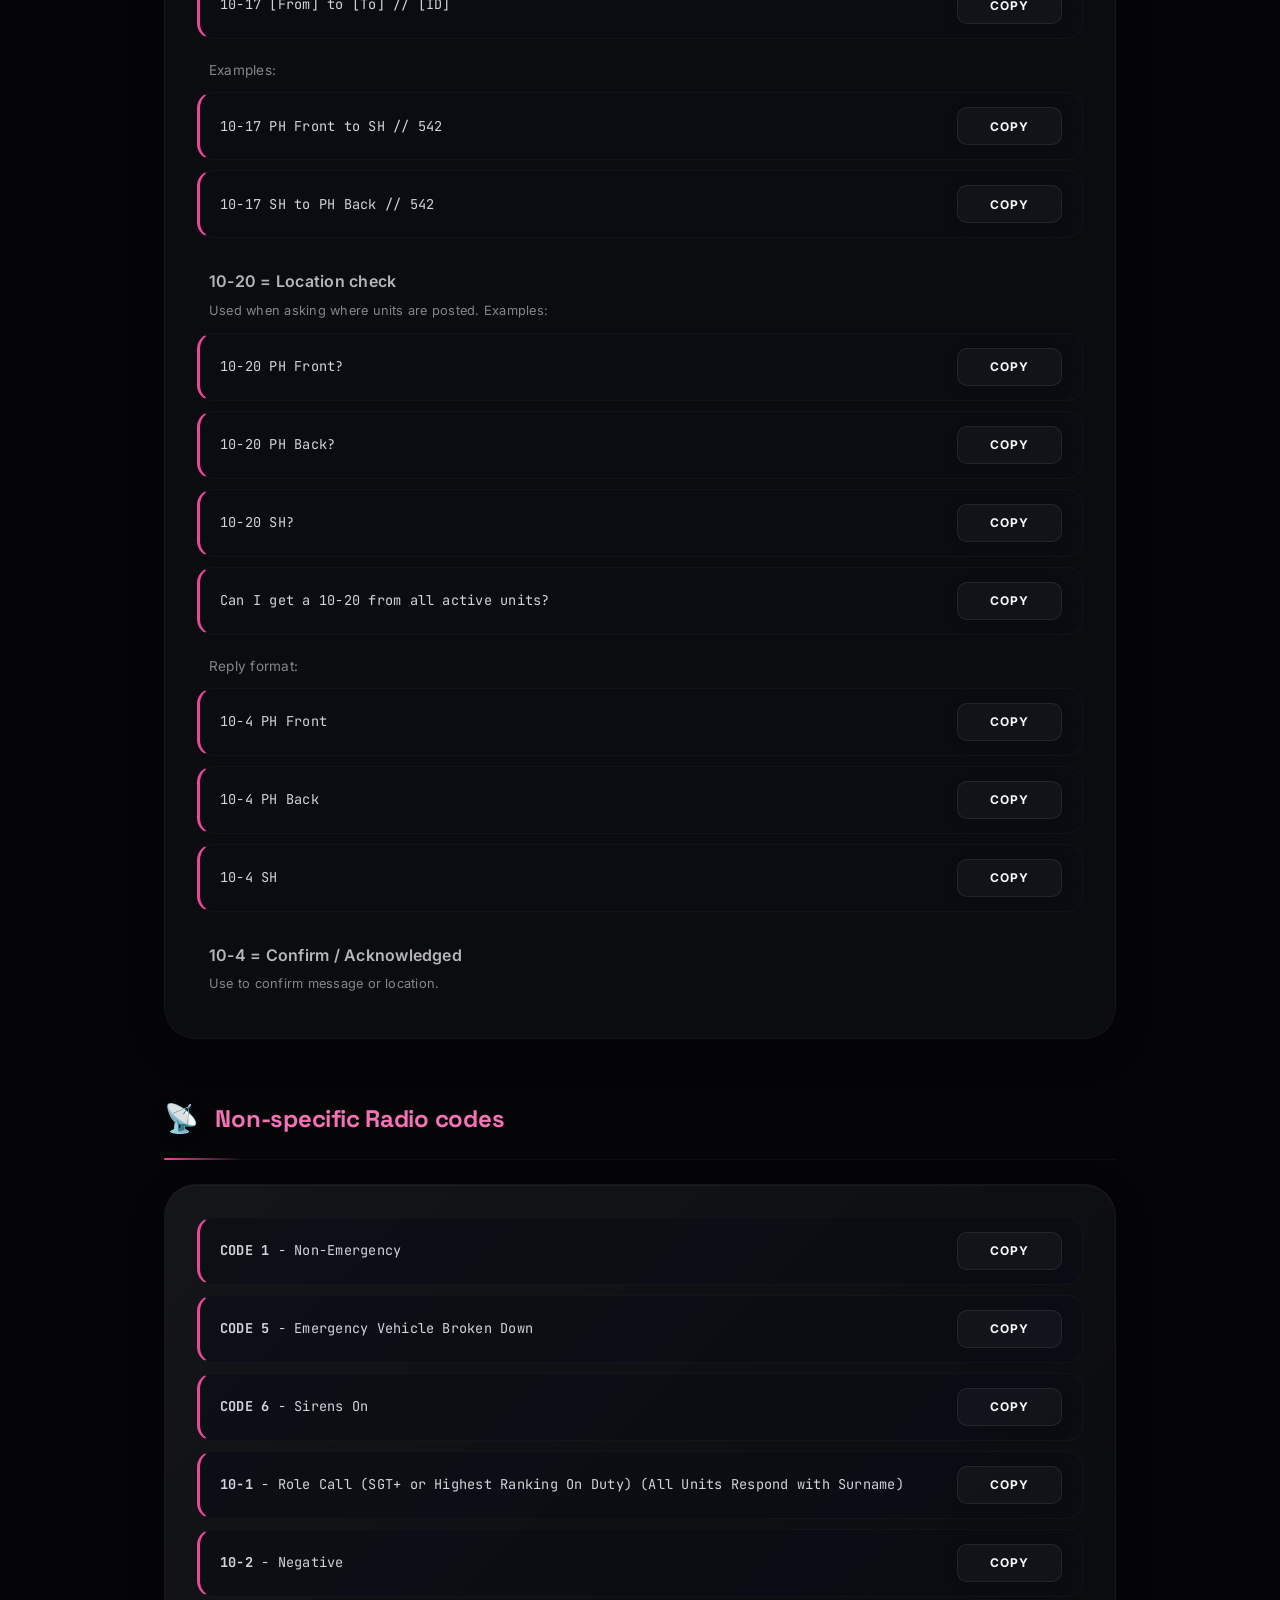
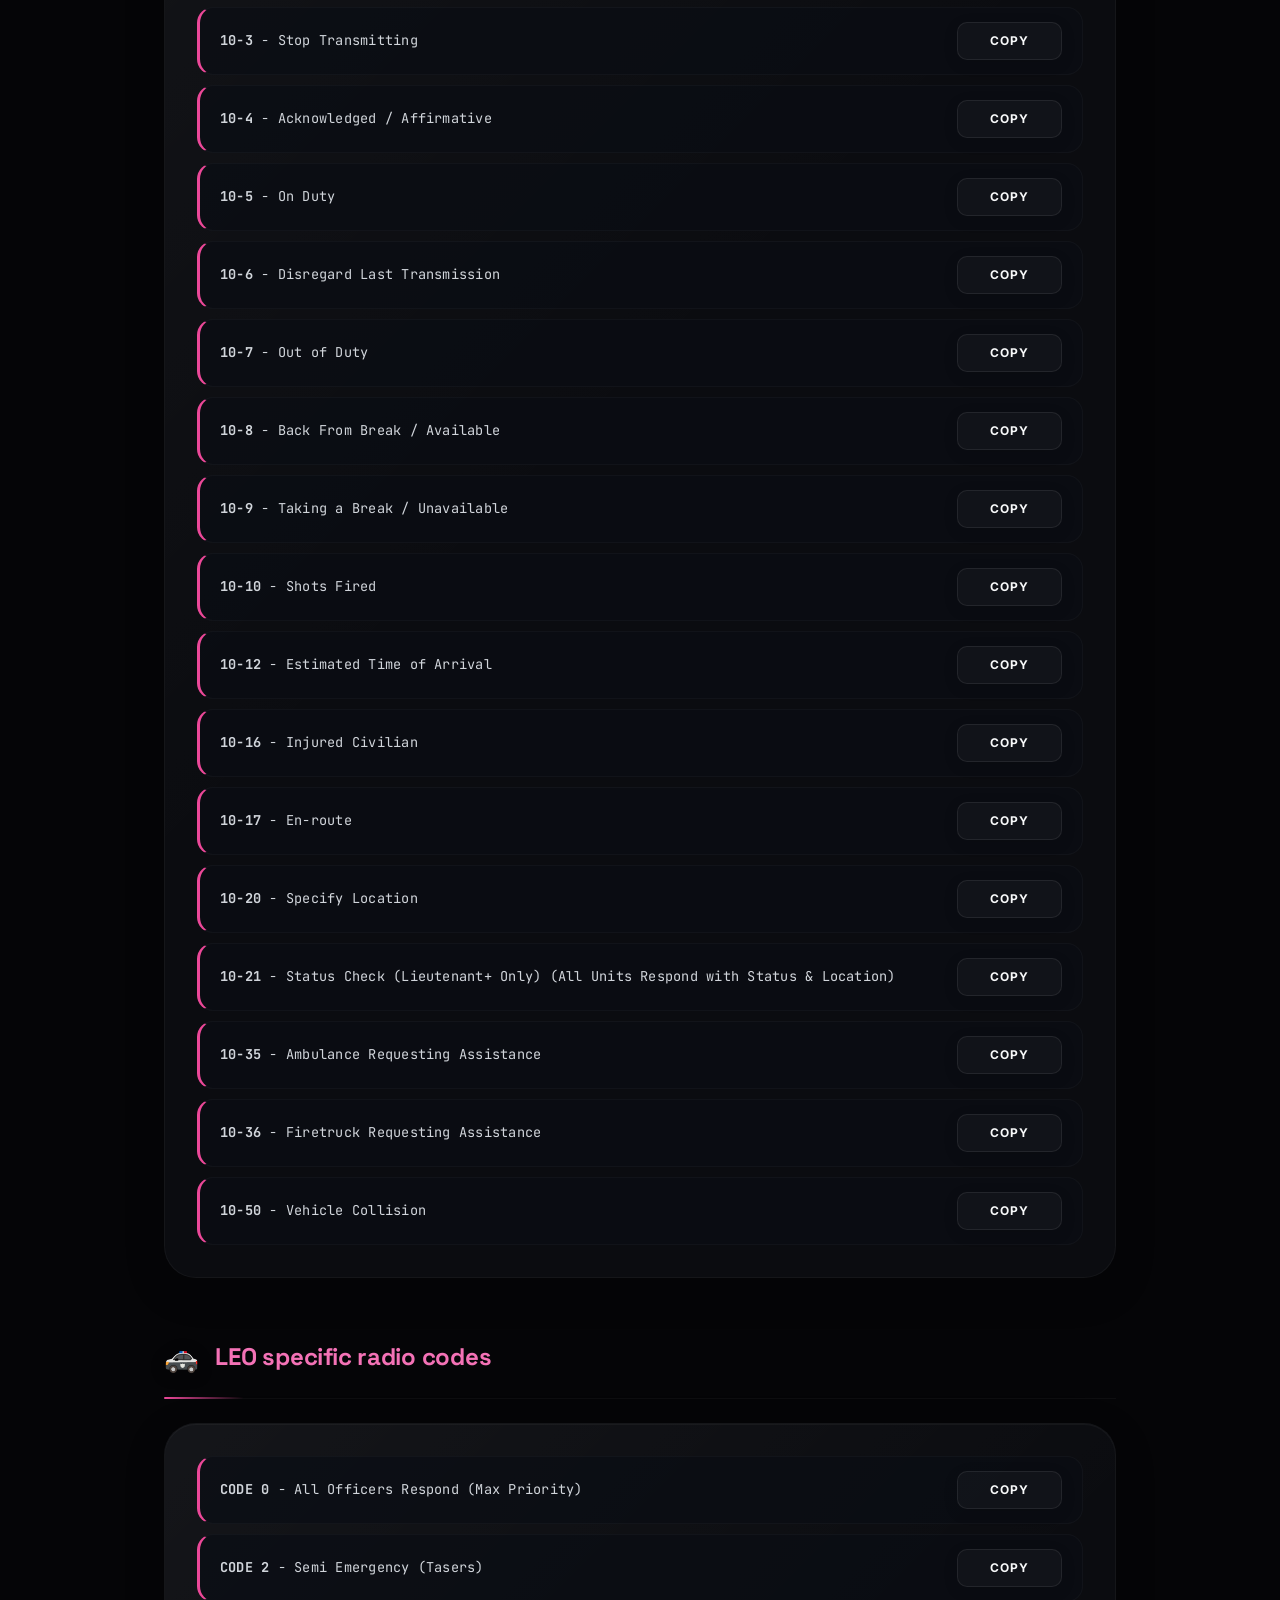
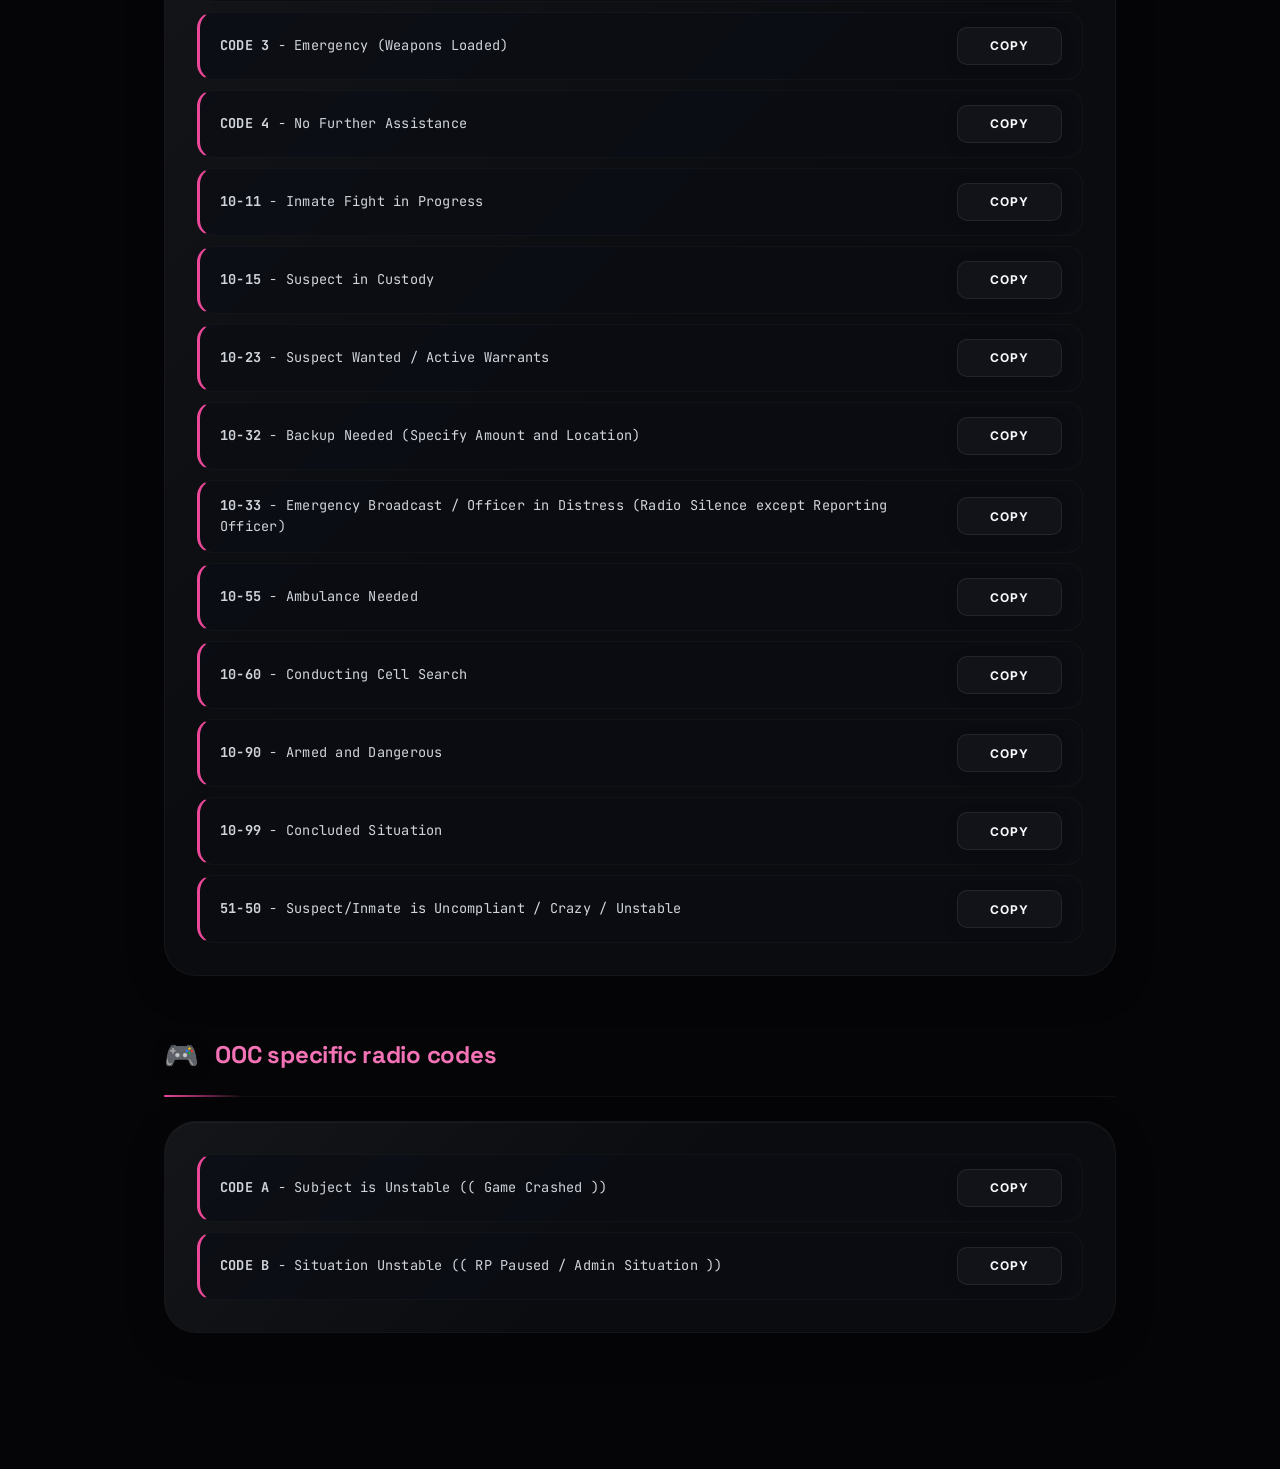
==== commit ce7272a3: "Update duty status format text in radioguide.html" ====
--- a/radioguide.html
+++ b/radioguide.html
@@ -44,7 +44,7 @@
         
         <hr style="border: 0; border-top: 1px solid rgba(255,255,255,0.1); margin: 15px 12px;">
 
-        <div style="padding: 10px 12px; font-weight: 600; color: #60a5fa; font-size: 1.1em;">🔹 DUTY STATUS FORMAT – MUST FOLLOW IN &lt;#1035903894049542188&gt;</div>
+        <div style="padding: 10px 12px; font-weight: 600; color: #60a5fa; font-size: 1.1em;">🔹 DUTY STATUS FORMAT &gt;</div>
         <div style="padding: 0 12px 10px; color: rgba(255,255,255,0.9);">When going <b>on duty</b> or <b>off duty</b>, use the following format:</div>
 
         <div style="padding: 10px 12px 5px; font-weight: 600; color: #4ade80;">✅ Example:</div>
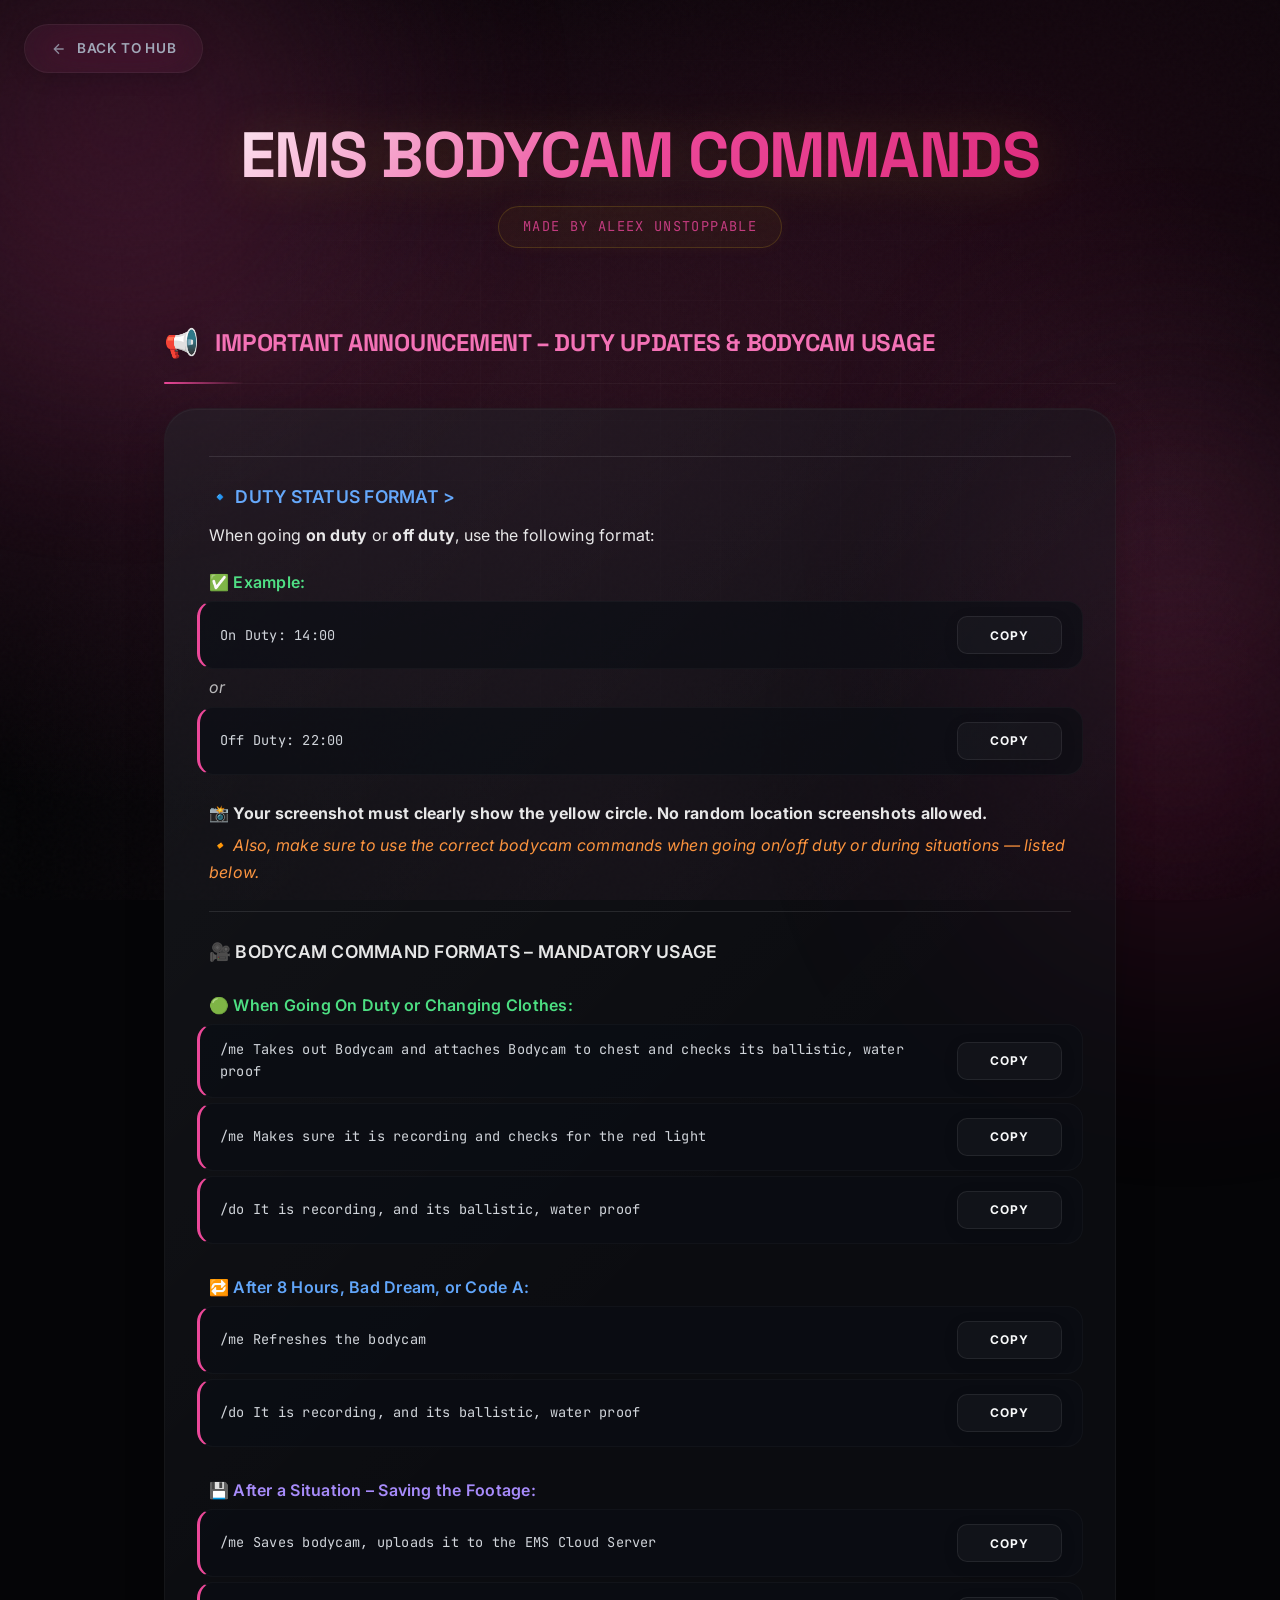
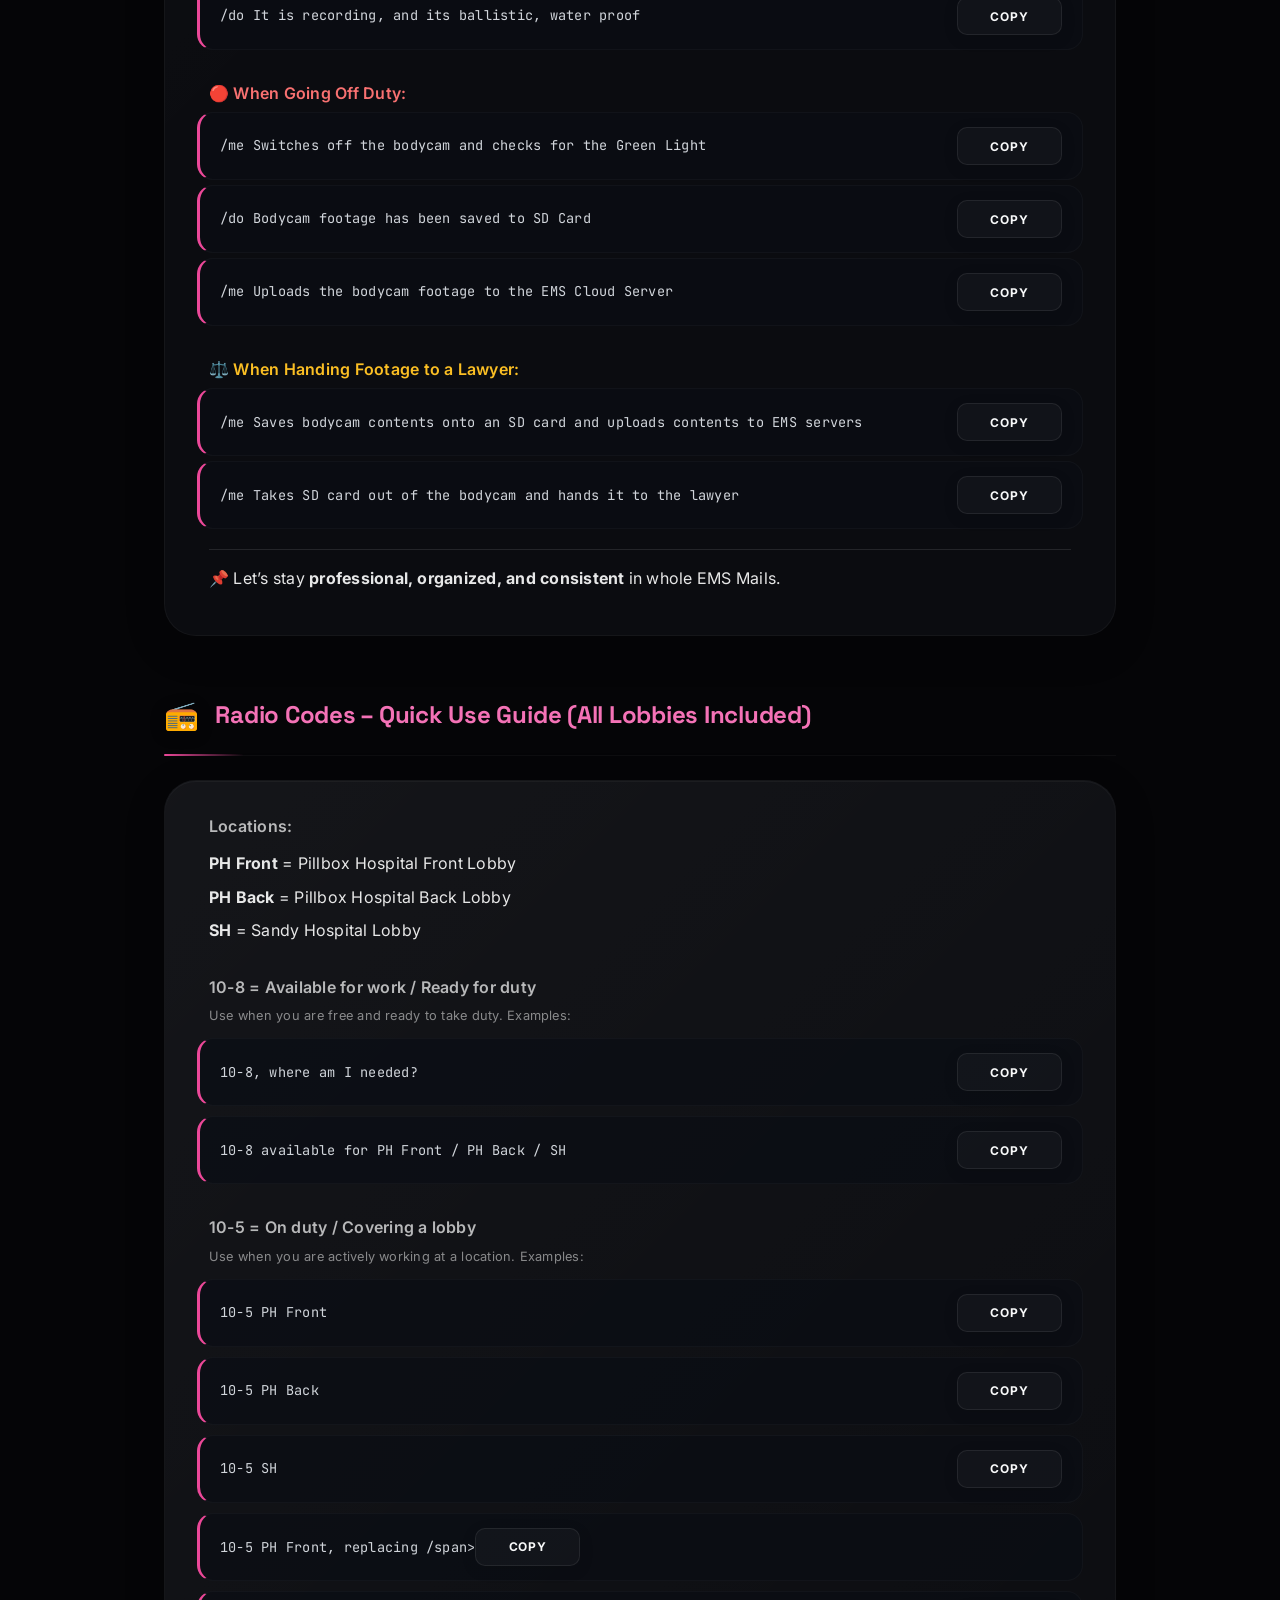
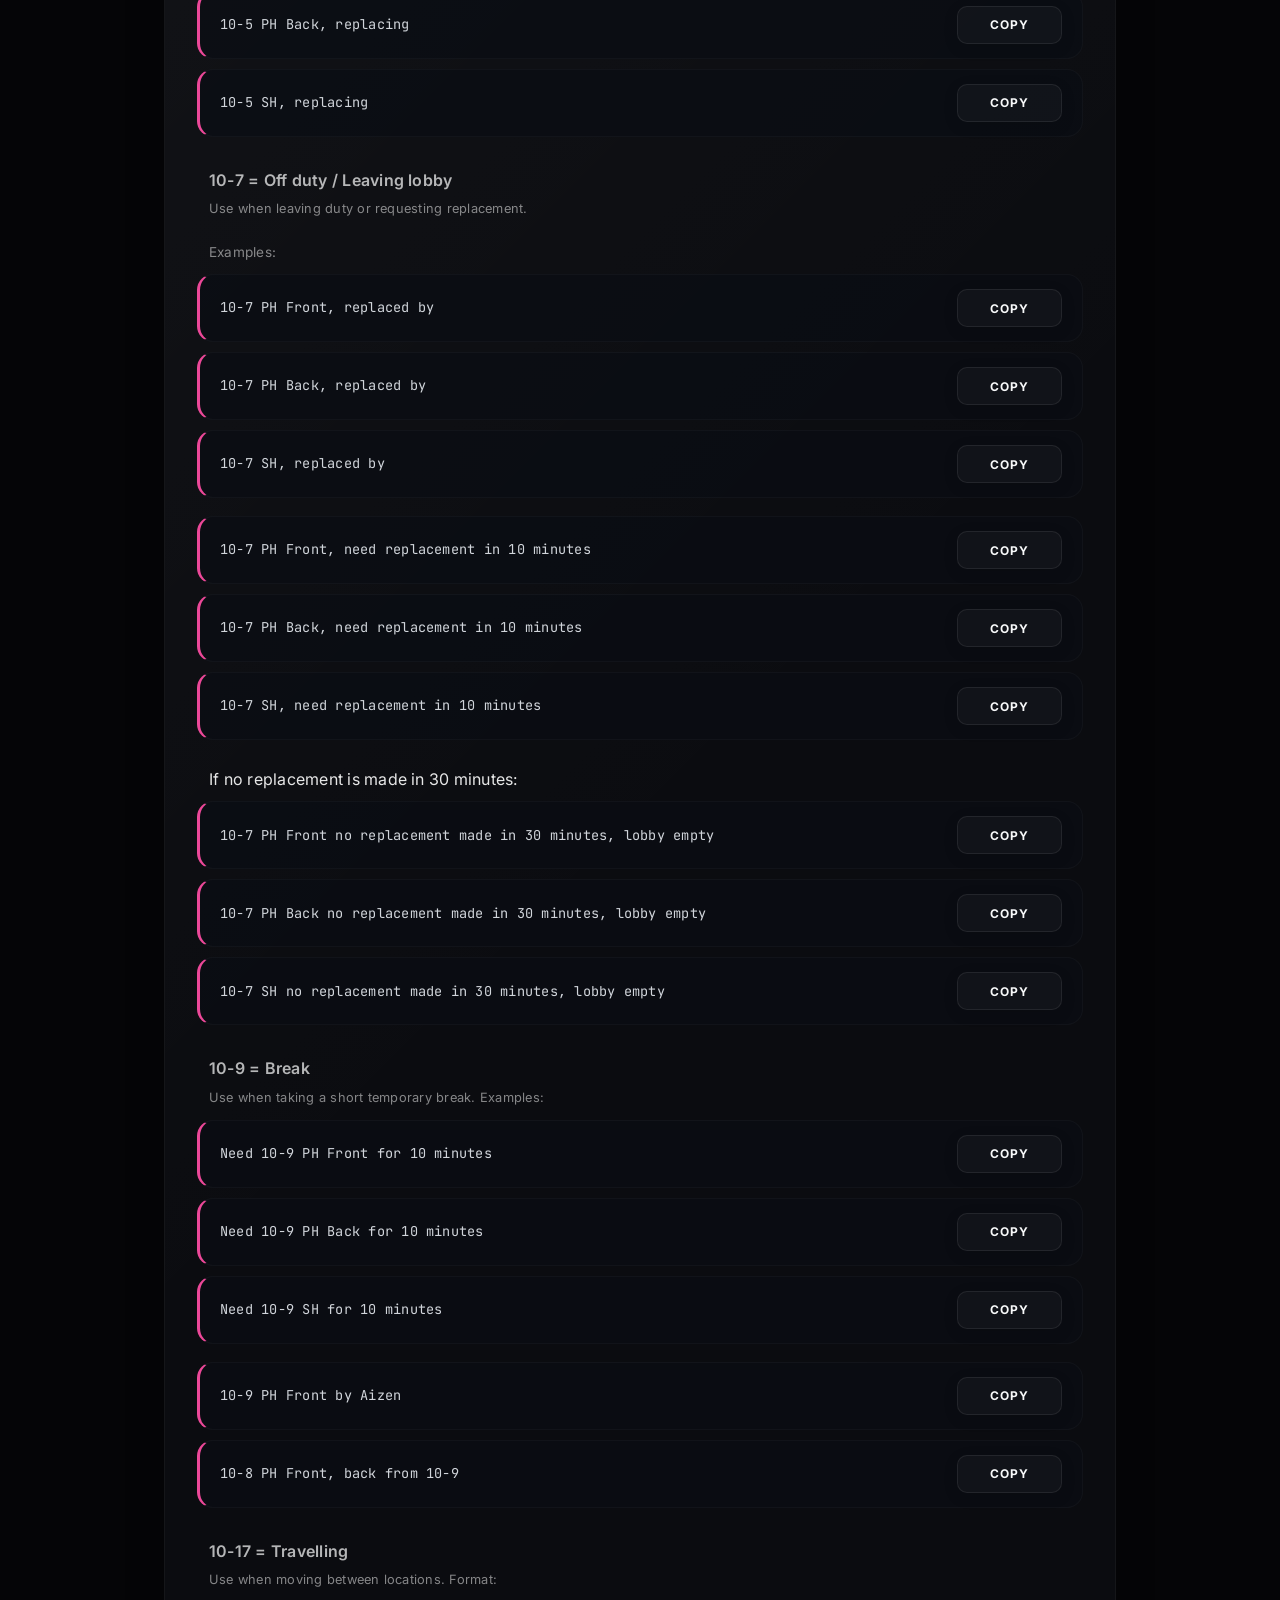
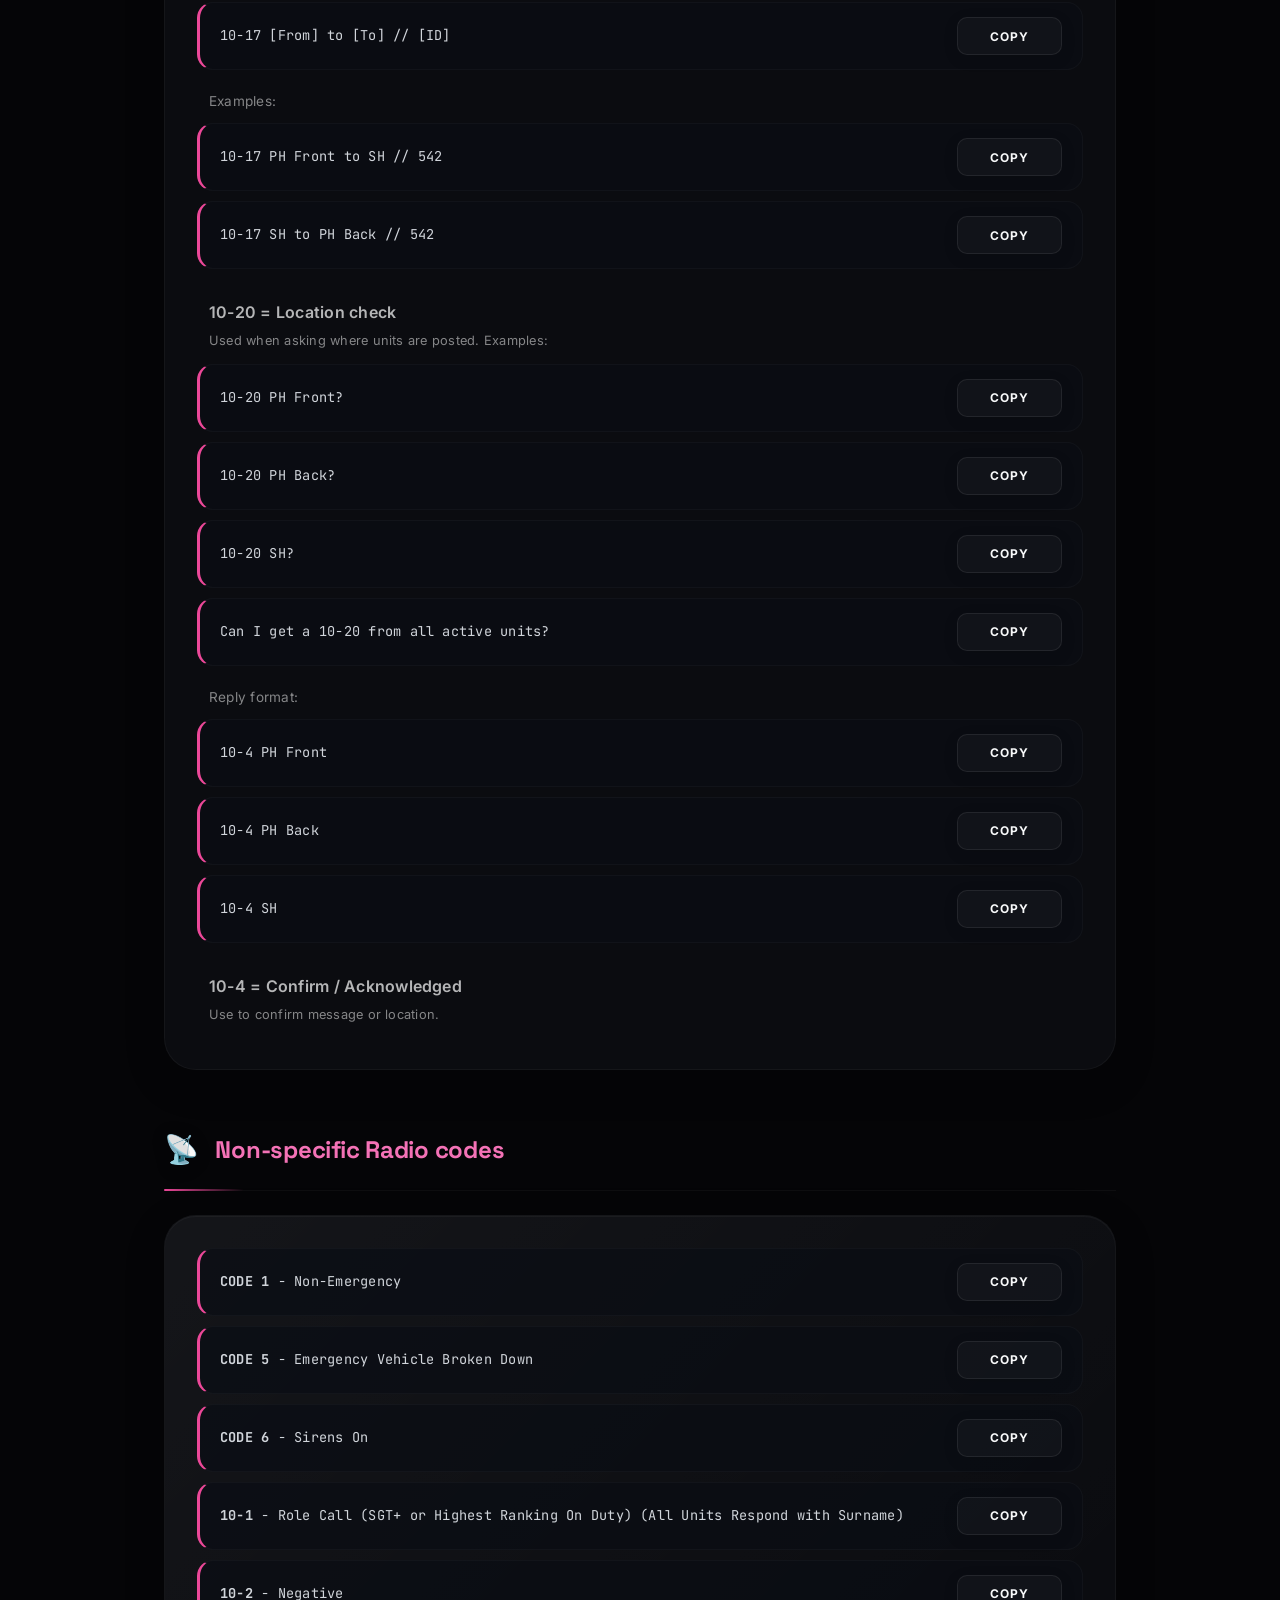
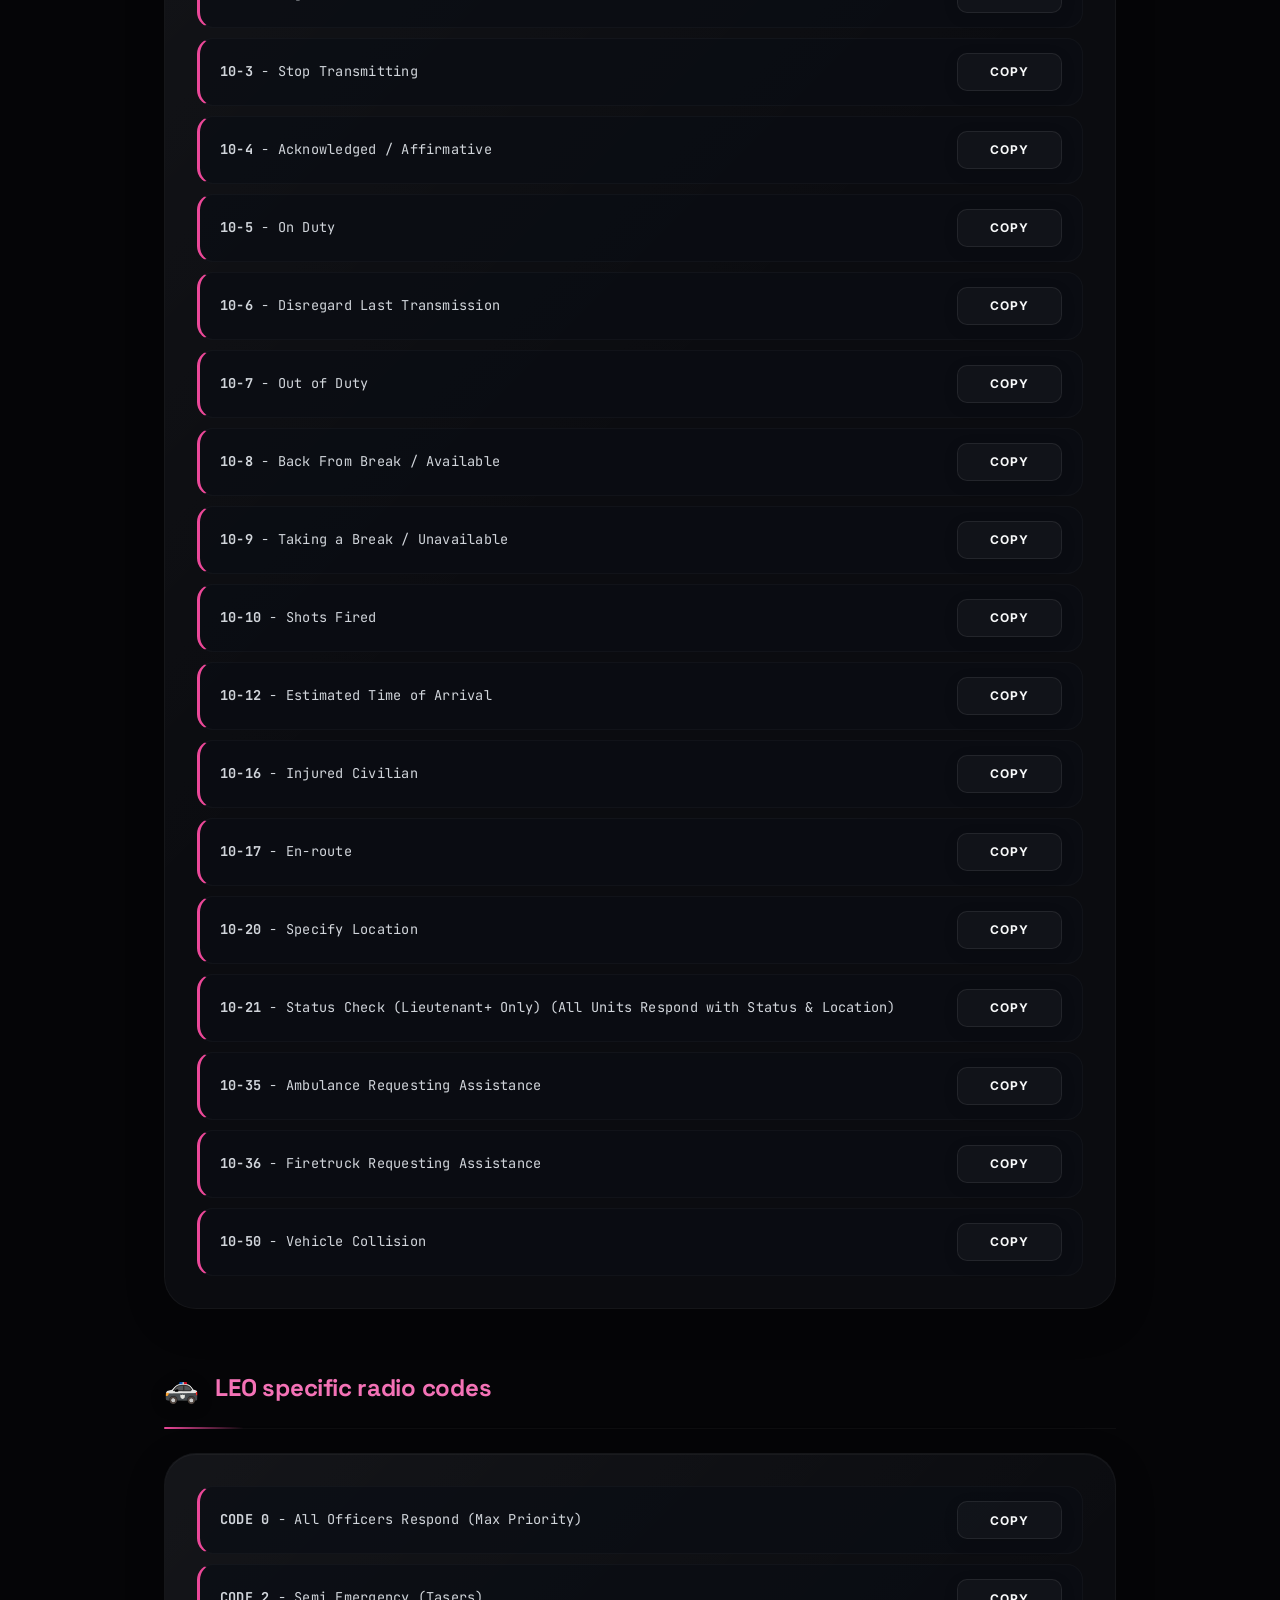
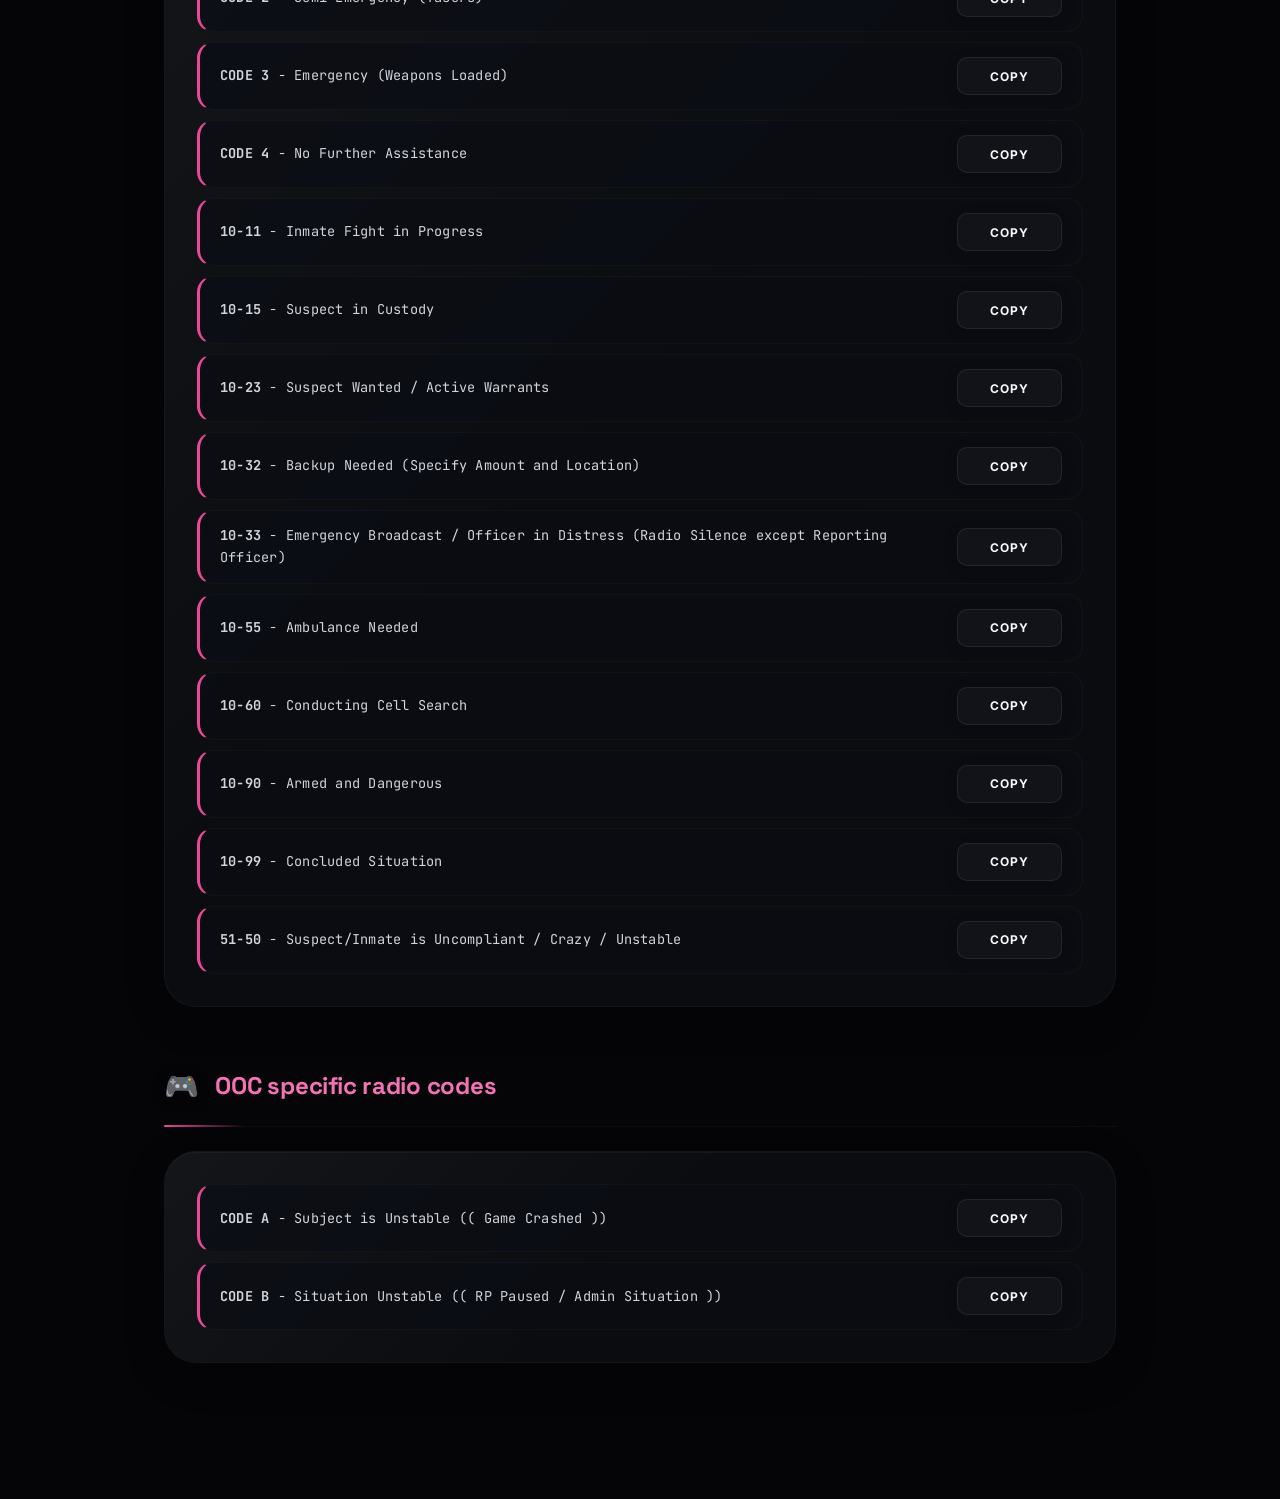
==== commit b3e2ce09: "Update radioguide.html" ====
--- a/radioguide.html
+++ b/radioguide.html
@@ -107,15 +107,15 @@
         <div class="cmd"><span class="cmd-text">10-5 PH Front</span><button class="copy-btn" onclick="copyCmd(this)">COPY</button></div>
         <div class="cmd"><span class="cmd-text">10-5 PH Back</span><button class="copy-btn" onclick="copyCmd(this)">COPY</button></div>
         <div class="cmd"><span class="cmd-text">10-5 SH</span><button class="copy-btn" onclick="copyCmd(this)">COPY</button></div>
-        <div class="cmd"><span class="cmd-text">10-5 PH Front, replacing Aizen</span><button class="copy-btn" onclick="copyCmd(this)">COPY</button></div>
-        <div class="cmd"><span class="cmd-text">10-5 PH Back, replacing Aizen</span><button class="copy-btn" onclick="copyCmd(this)">COPY</button></div>
-        <div class="cmd"><span class="cmd-text">10-5 SH, replacing Aizen</span><button class="copy-btn" onclick="copyCmd(this)">COPY</button></div>
+        <div class="cmd"><span class="cmd-text">10-5 PH Front, replacing /span><button class="copy-btn" onclick="copyCmd(this)">COPY</button></div>
+        <div class="cmd"><span class="cmd-text">10-5 PH Back, replacing </span><button class="copy-btn" onclick="copyCmd(this)">COPY</button></div>
+        <div class="cmd"><span class="cmd-text">10-5 SH, replacing </span><button class="copy-btn" onclick="copyCmd(this)">COPY</button></div>
 
         <div style="padding: 20px 12px 10px; font-weight: 600; color: rgba(255,255,255,0.7);">10-7 = Off duty / Leaving lobby<br><span style="font-size: 0.8em; font-weight: 400; color: rgba(255,255,255,0.5);">Use when leaving duty or requesting replacement.</span></div>
         <div style="padding: 10px 12px 10px; font-weight: 400; color: rgba(255,255,255,0.5); font-size: 0.85em;">Examples:</div>
-        <div class="cmd"><span class="cmd-text">10-7 PH Front, replaced by Aizen</span><button class="copy-btn" onclick="copyCmd(this)">COPY</button></div>
-        <div class="cmd"><span class="cmd-text">10-7 PH Back, replaced by Aizen</span><button class="copy-btn" onclick="copyCmd(this)">COPY</button></div>
-        <div style="padding: 10px 12px 10px; font-weight: 400; color: rgba(255,255,255,0.9);">10-7 SH, replaced by Aizen</div>
+        <div class="cmd"><span class="cmd-text">10-7 PH Front, replaced by </span><button class="copy-btn" onclick="copyCmd(this)">COPY</button></div>
+        <div class="cmd"><span class="cmd-text">10-7 PH Back, replaced by </span><button class="copy-btn" onclick="copyCmd(this)">COPY</button></div>
+        <div class="cmd"><span class="cmd-text">10-7 SH, replaced by </span><button class="copy-btn" onclick="copyCmd(this)">COPY</button></div>
         <div style="height: 8px;"></div>
         <div class="cmd"><span class="cmd-text">10-7 PH Front, need replacement in 10 minutes</span><button class="copy-btn" onclick="copyCmd(this)">COPY</button></div>
         <div class="cmd"><span class="cmd-text">10-7 PH Back, need replacement in 10 minutes</span><button class="copy-btn" onclick="copyCmd(this)">COPY</button></div>
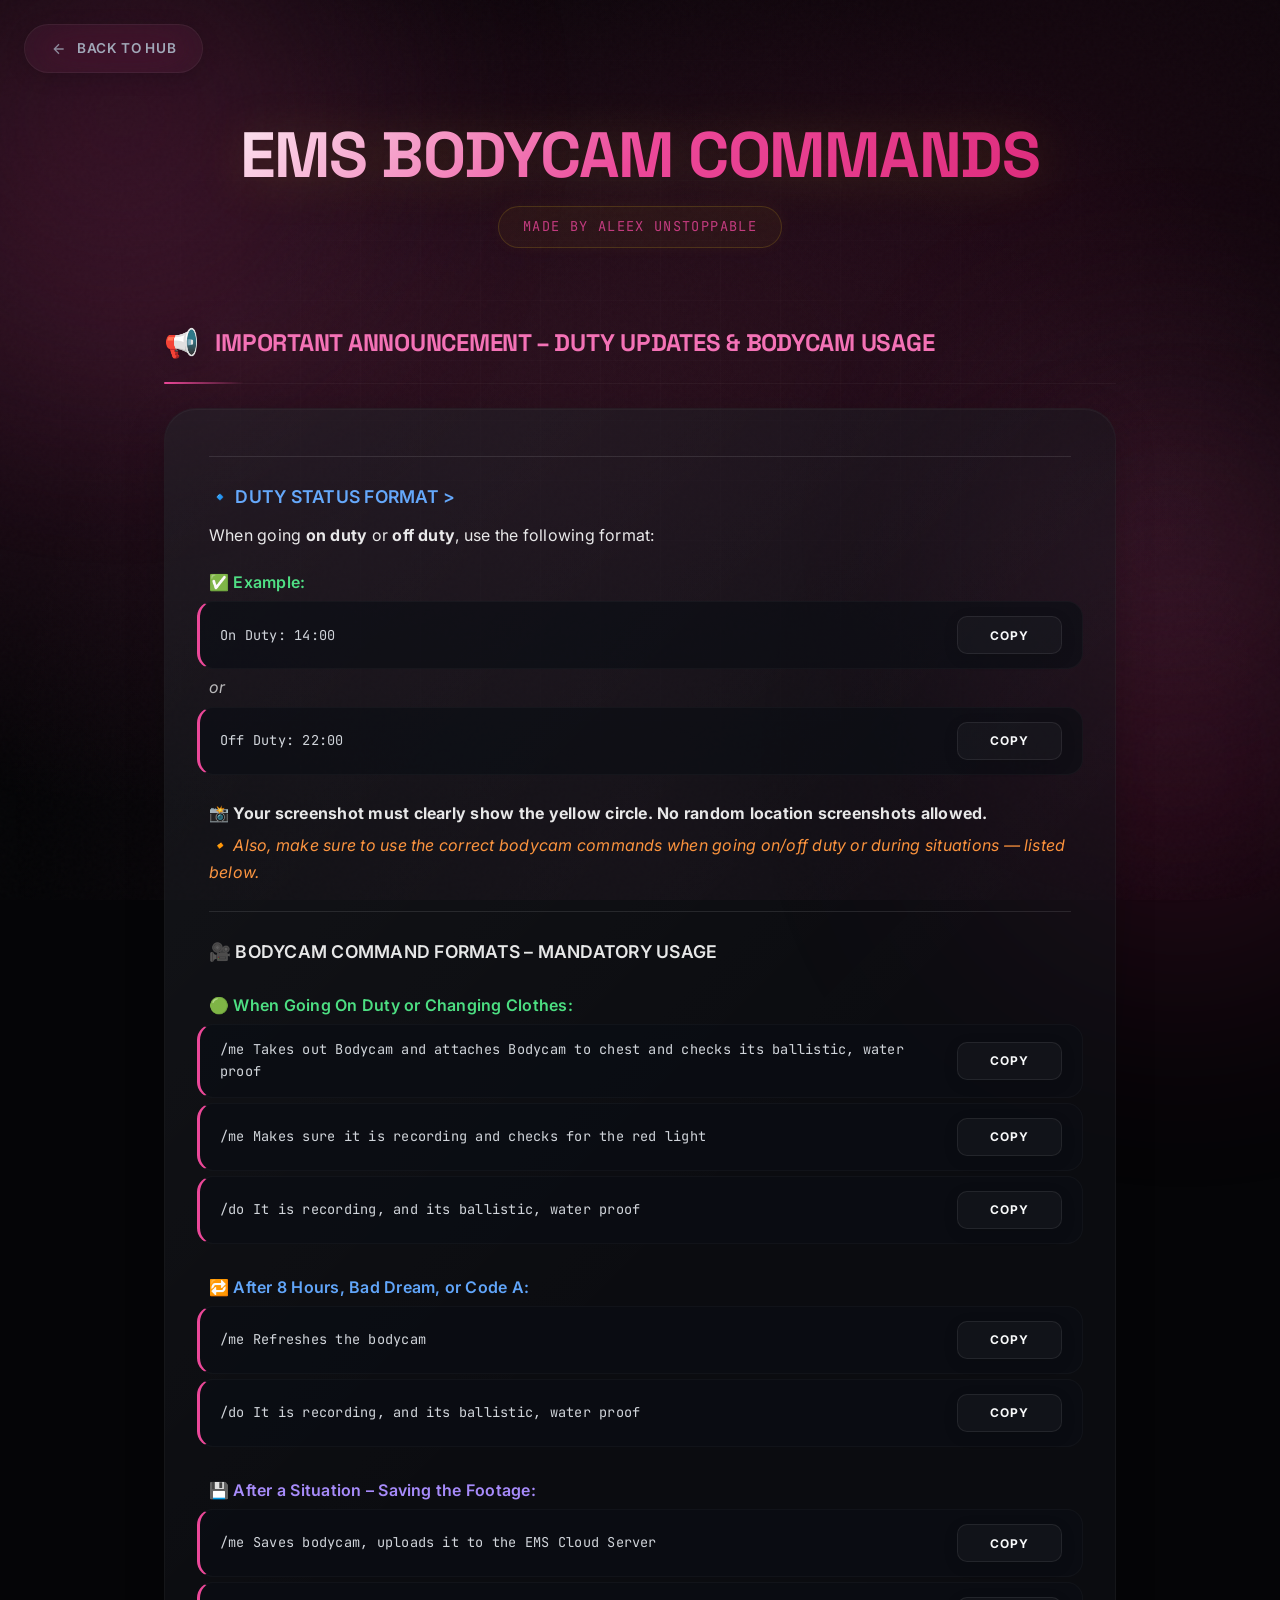
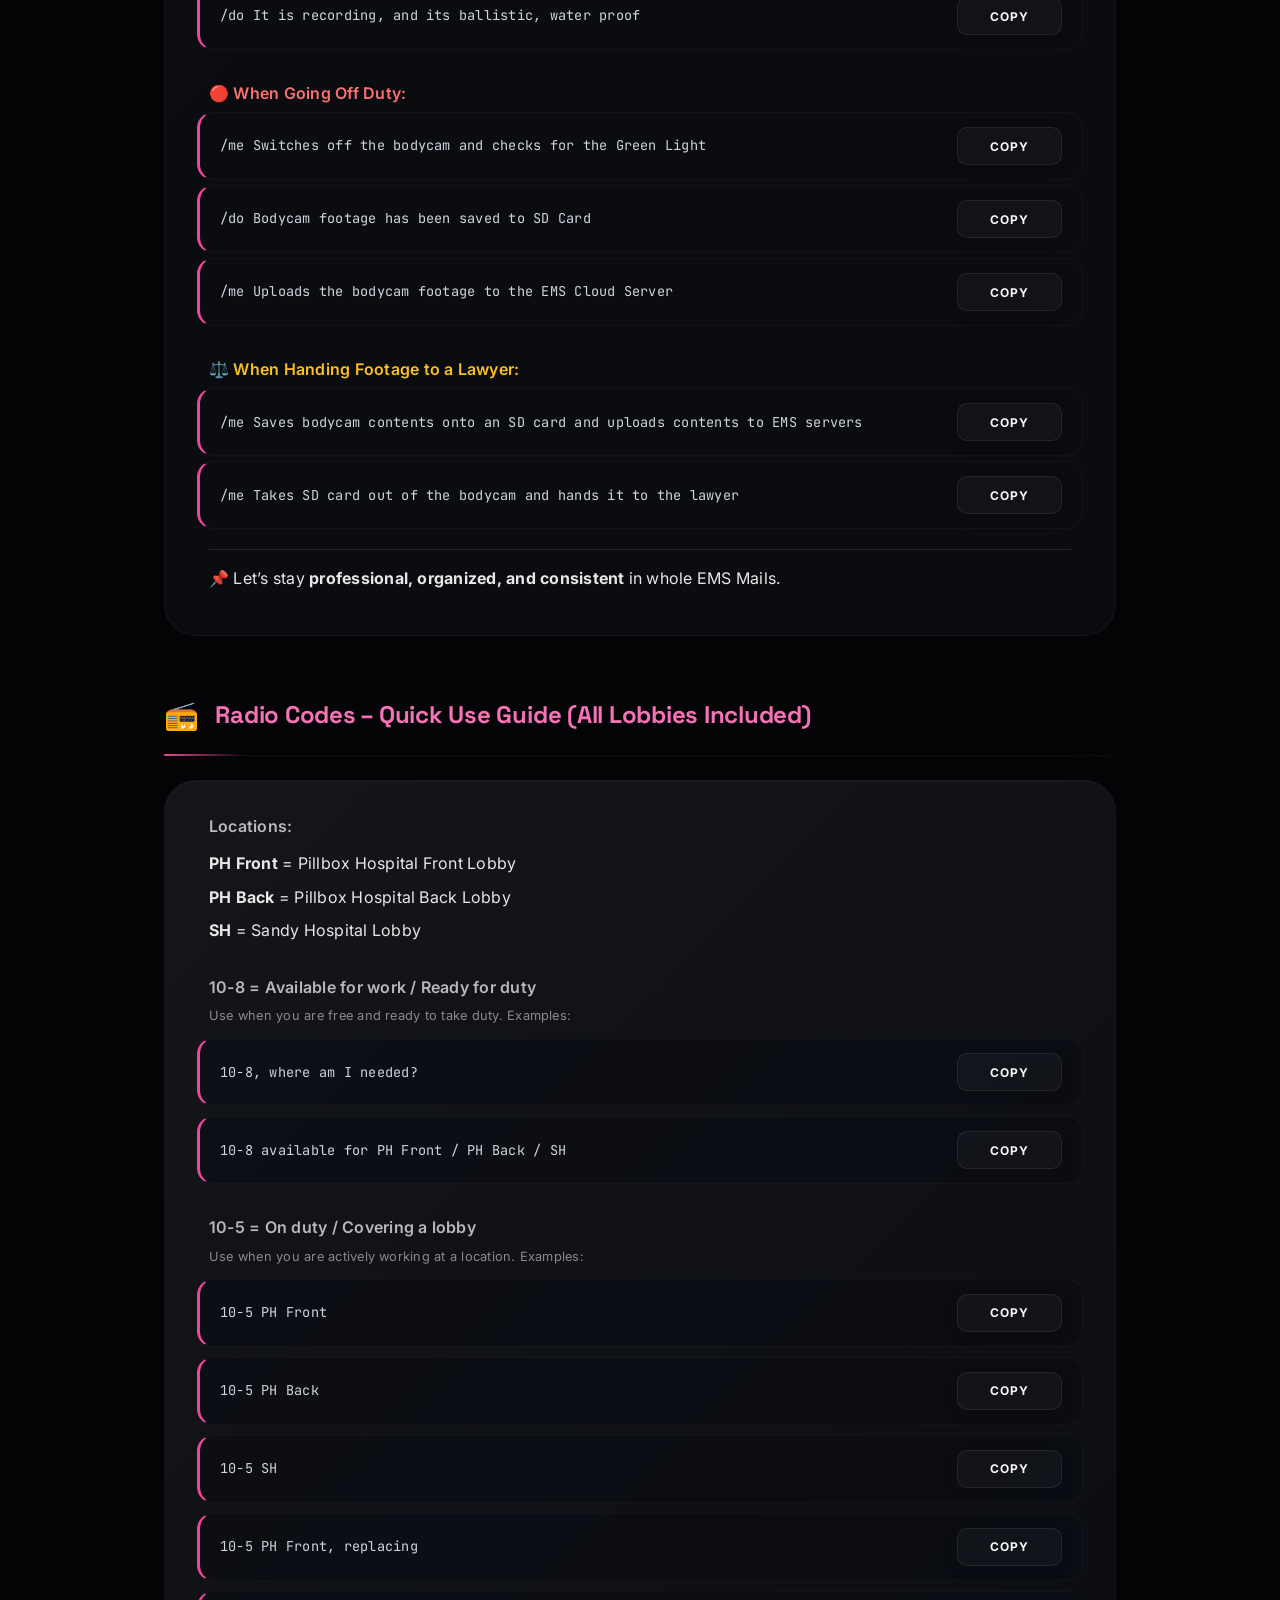
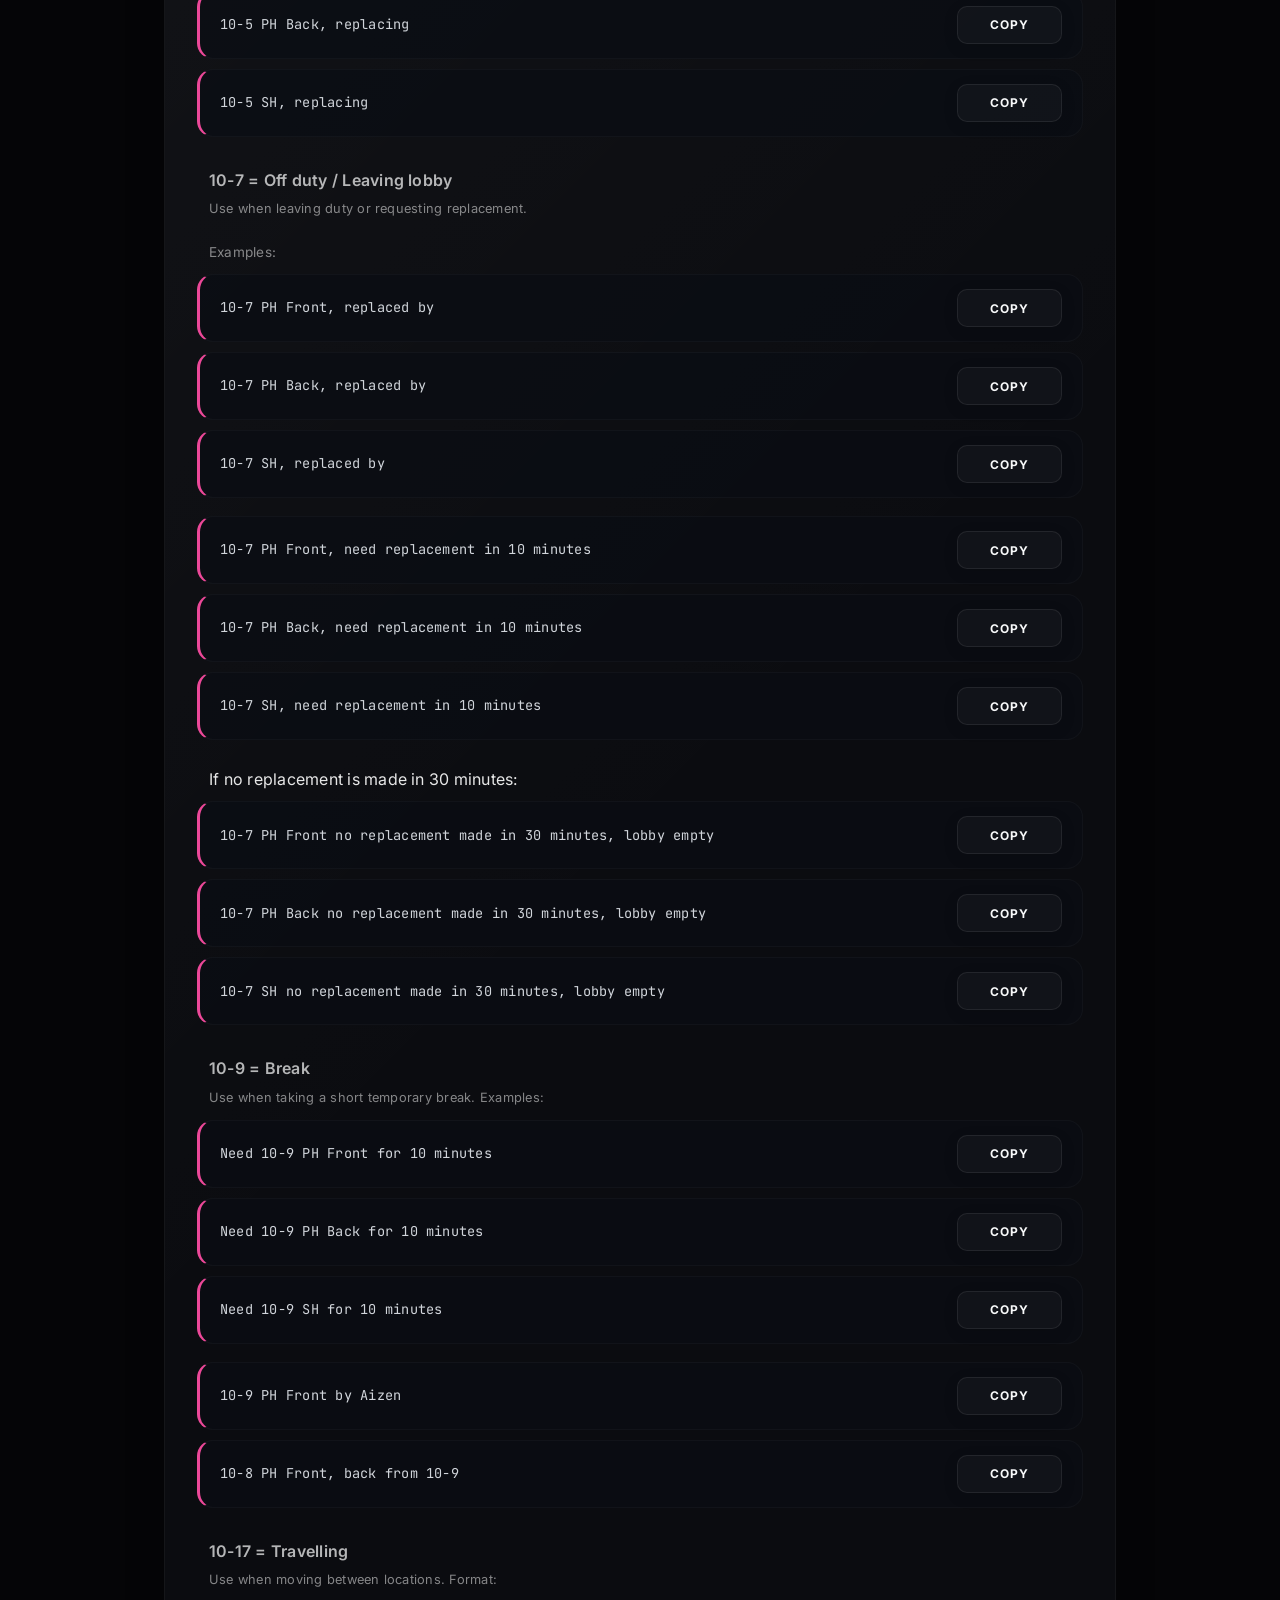
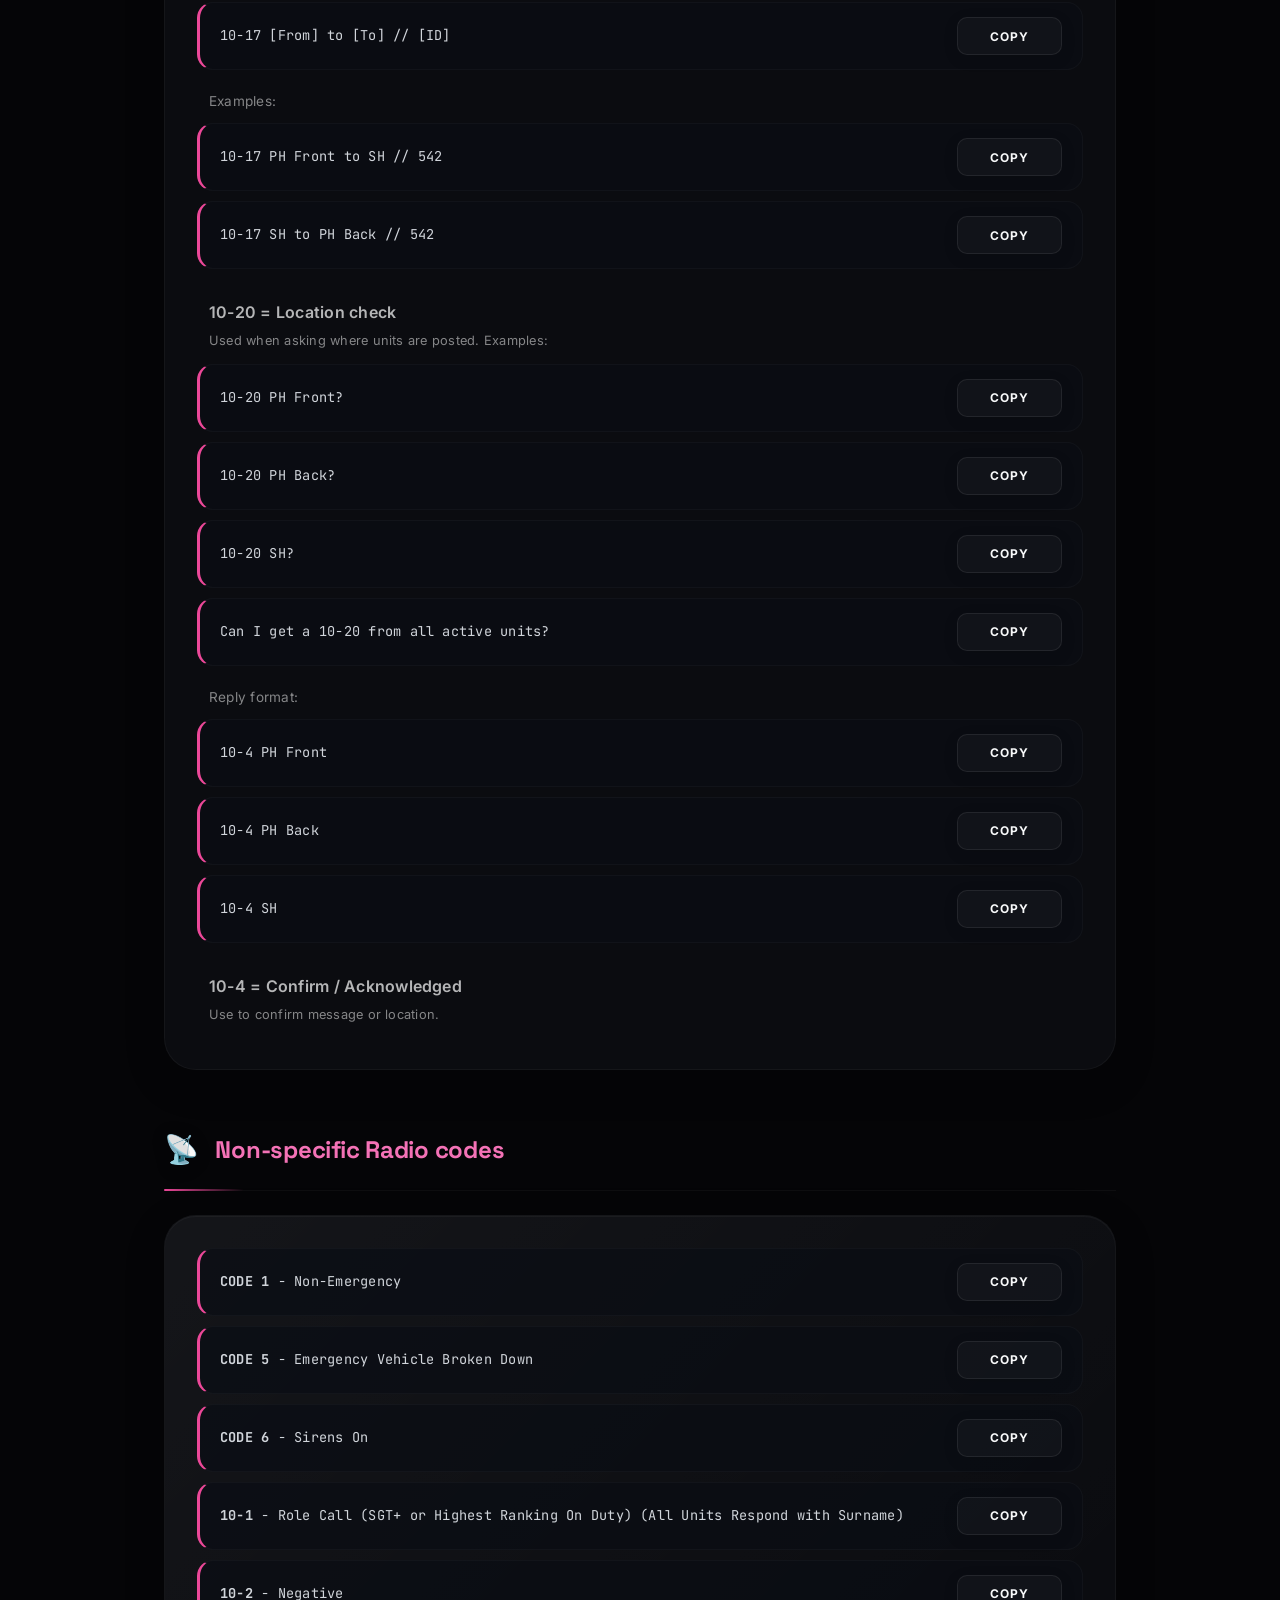
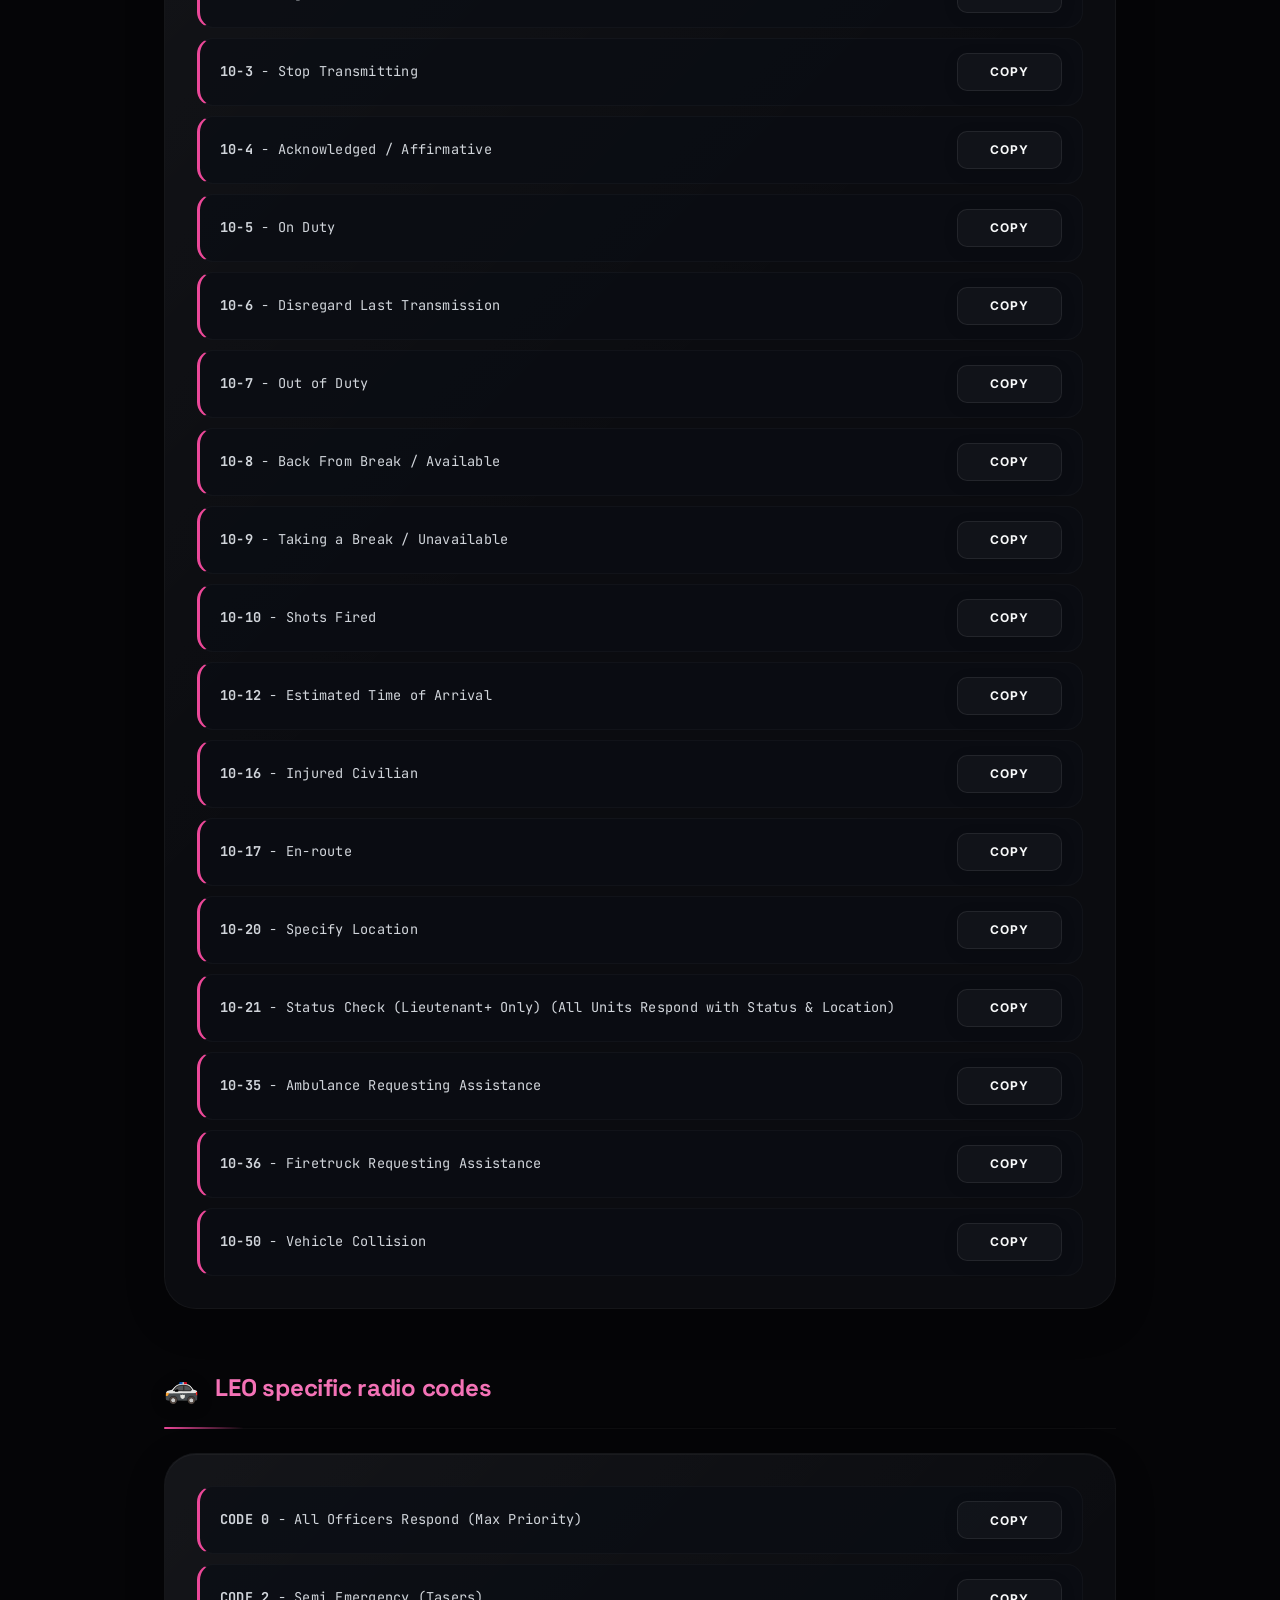
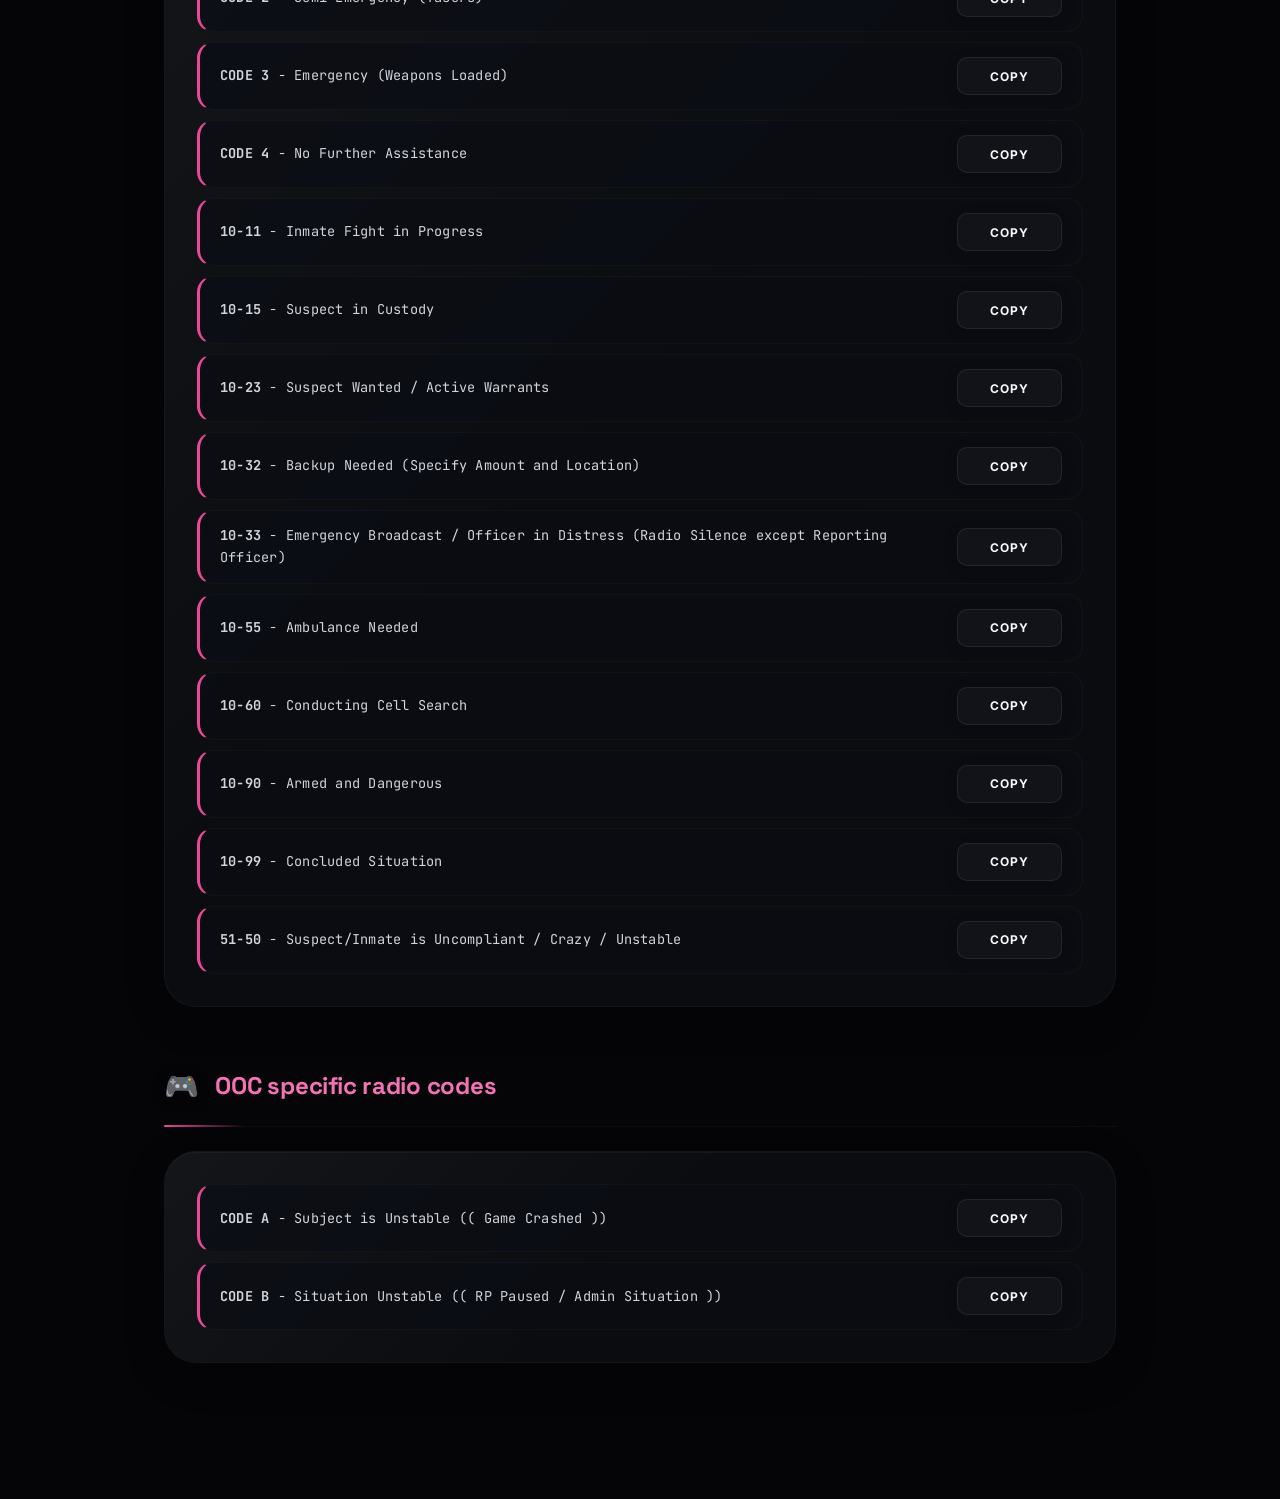
==== commit c9b90b73: "Fix typo in command text for 10-5 PH Front" ====
--- a/radioguide.html
+++ b/radioguide.html
@@ -107,7 +107,7 @@
         <div class="cmd"><span class="cmd-text">10-5 PH Front</span><button class="copy-btn" onclick="copyCmd(this)">COPY</button></div>
         <div class="cmd"><span class="cmd-text">10-5 PH Back</span><button class="copy-btn" onclick="copyCmd(this)">COPY</button></div>
         <div class="cmd"><span class="cmd-text">10-5 SH</span><button class="copy-btn" onclick="copyCmd(this)">COPY</button></div>
-        <div class="cmd"><span class="cmd-text">10-5 PH Front, replacing /span><button class="copy-btn" onclick="copyCmd(this)">COPY</button></div>
+        <div class="cmd"><span class="cmd-text">10-5 PH Front, replacing </span><button class="copy-btn" onclick="copyCmd(this)">COPY</button></div>
         <div class="cmd"><span class="cmd-text">10-5 PH Back, replacing </span><button class="copy-btn" onclick="copyCmd(this)">COPY</button></div>
         <div class="cmd"><span class="cmd-text">10-5 SH, replacing </span><button class="copy-btn" onclick="copyCmd(this)">COPY</button></div>
 
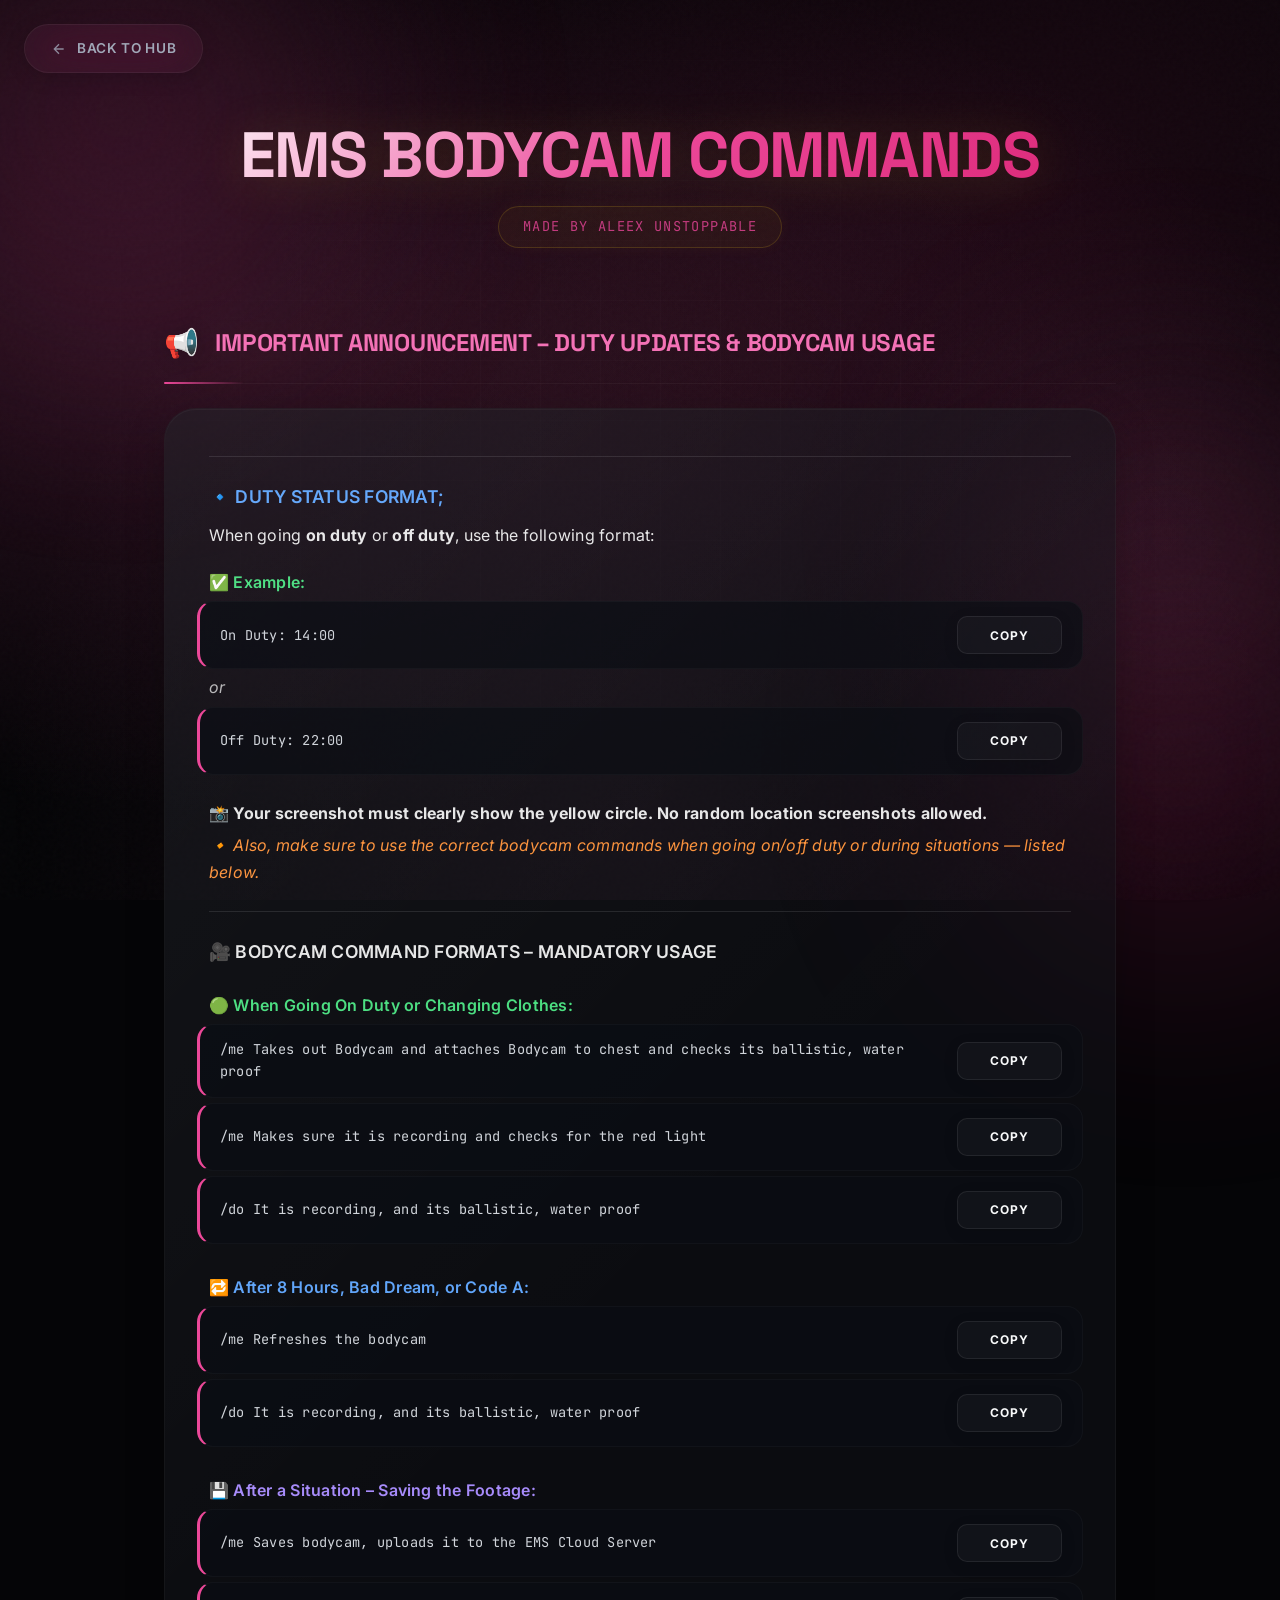
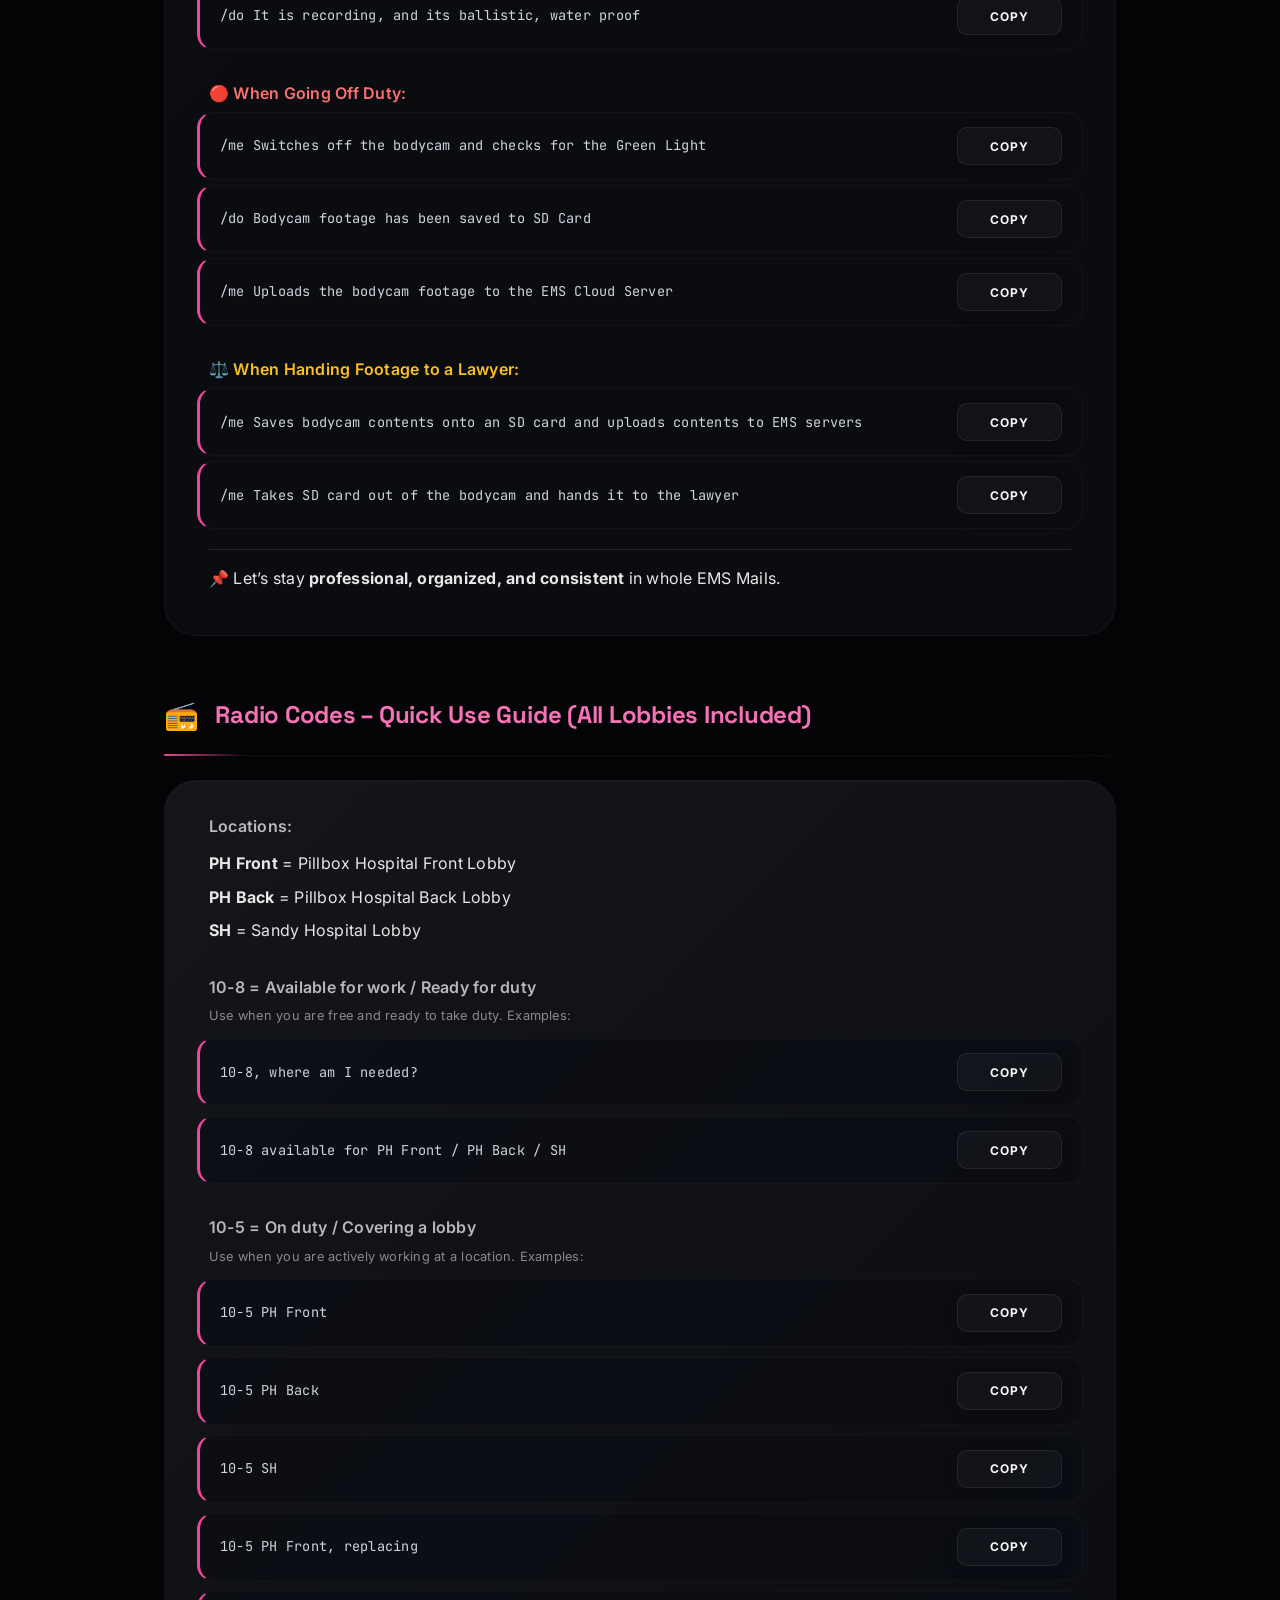
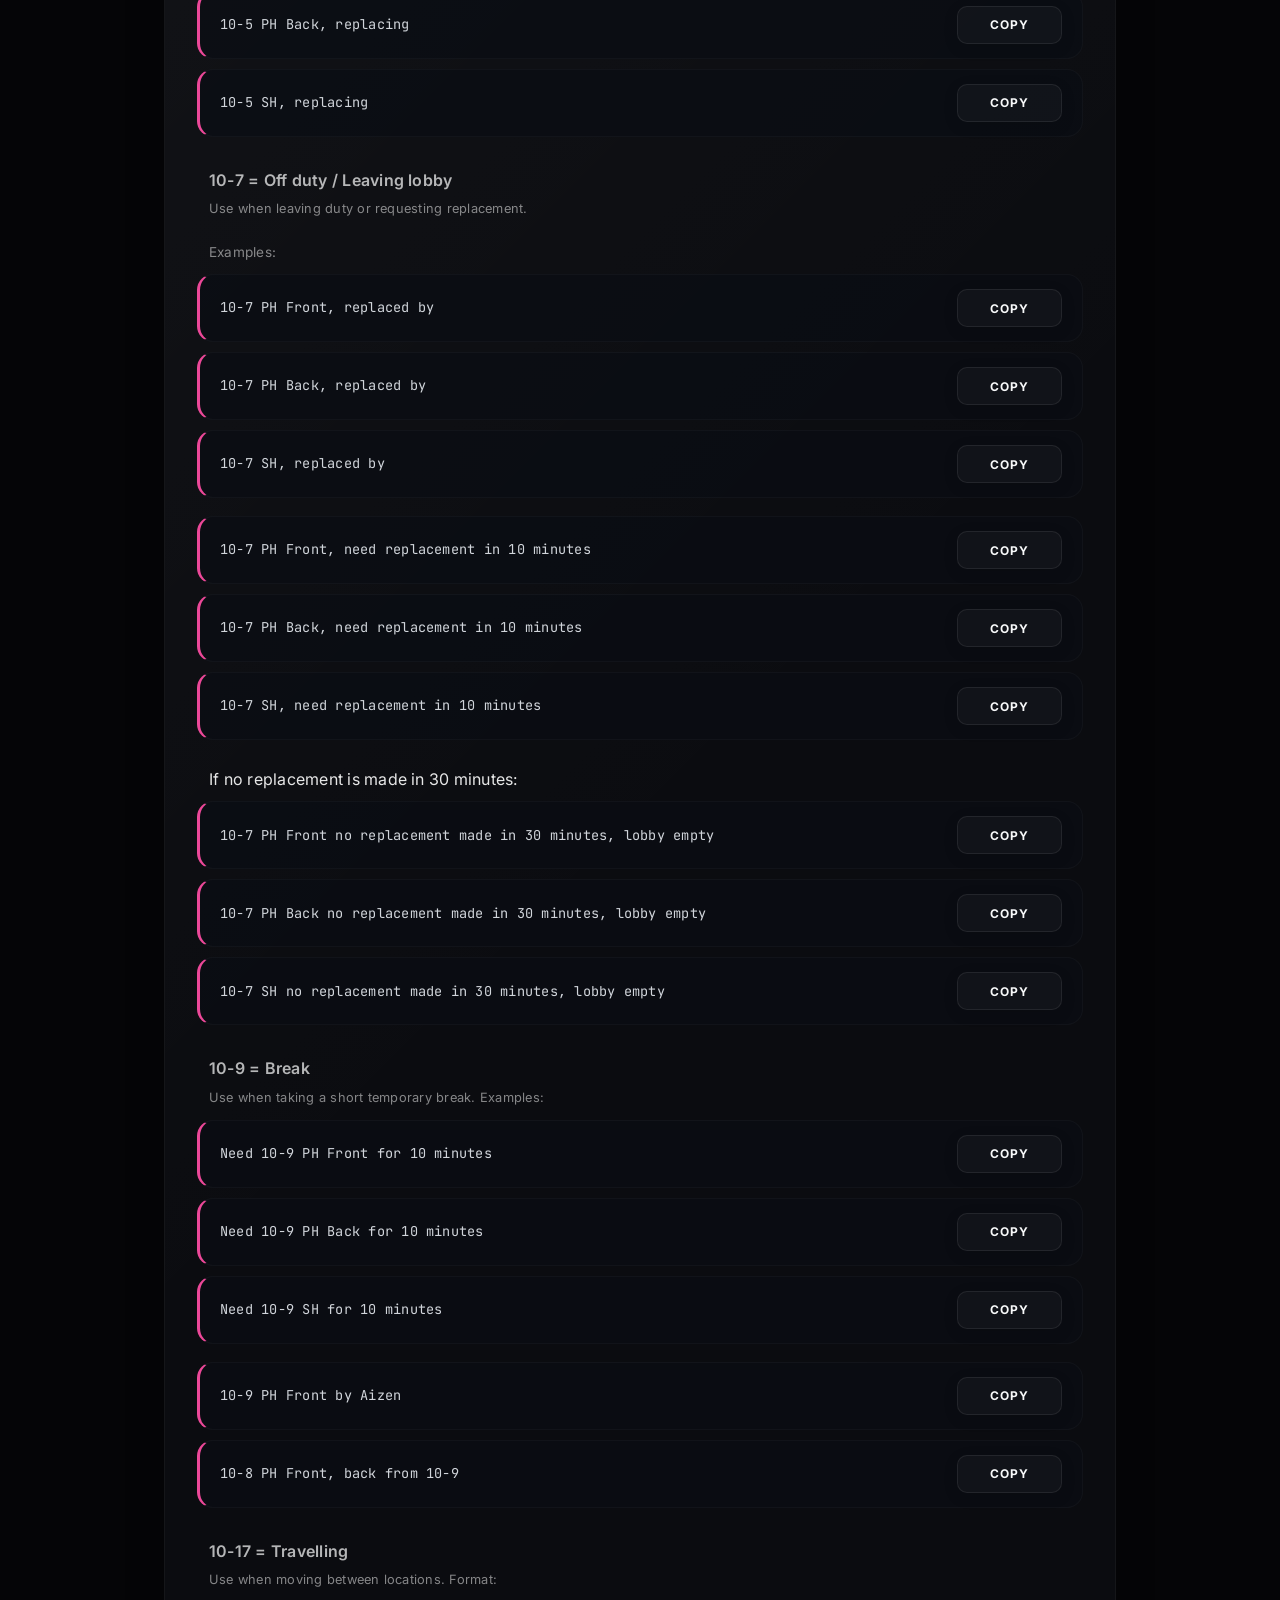
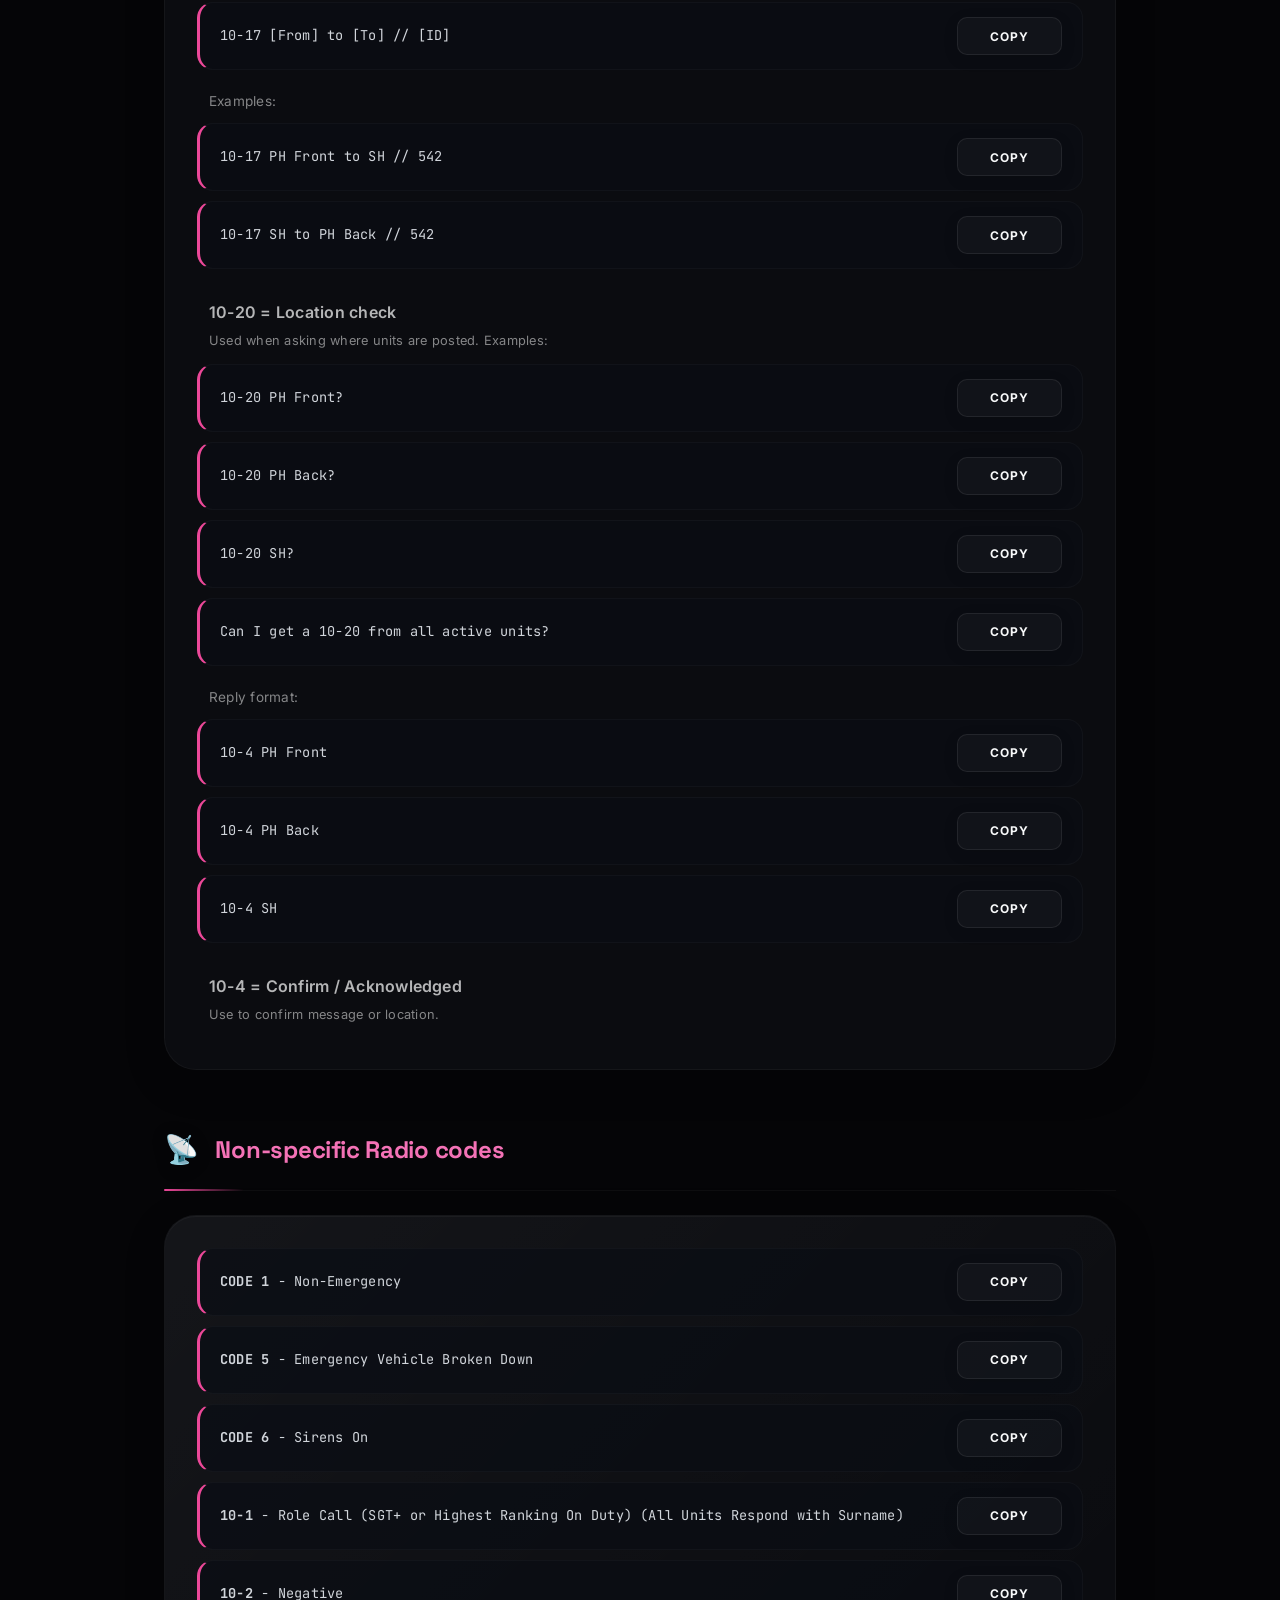
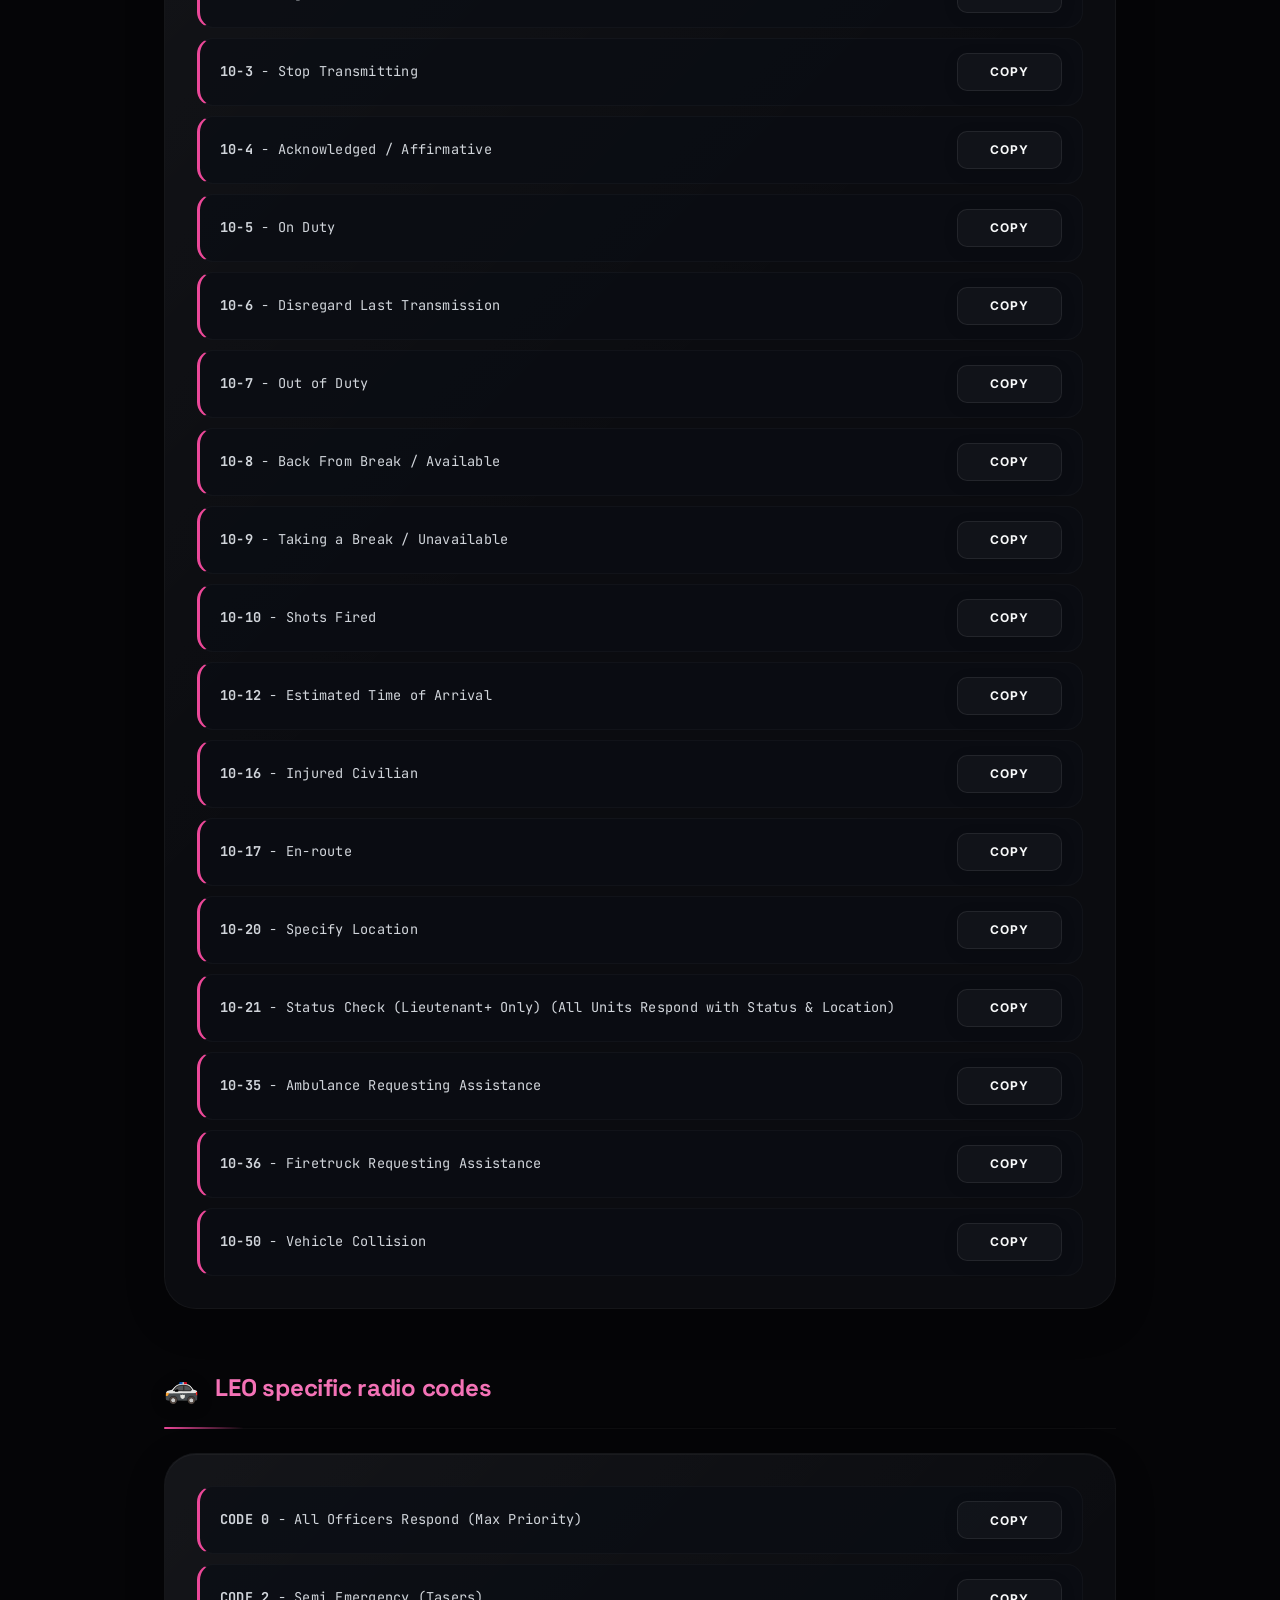
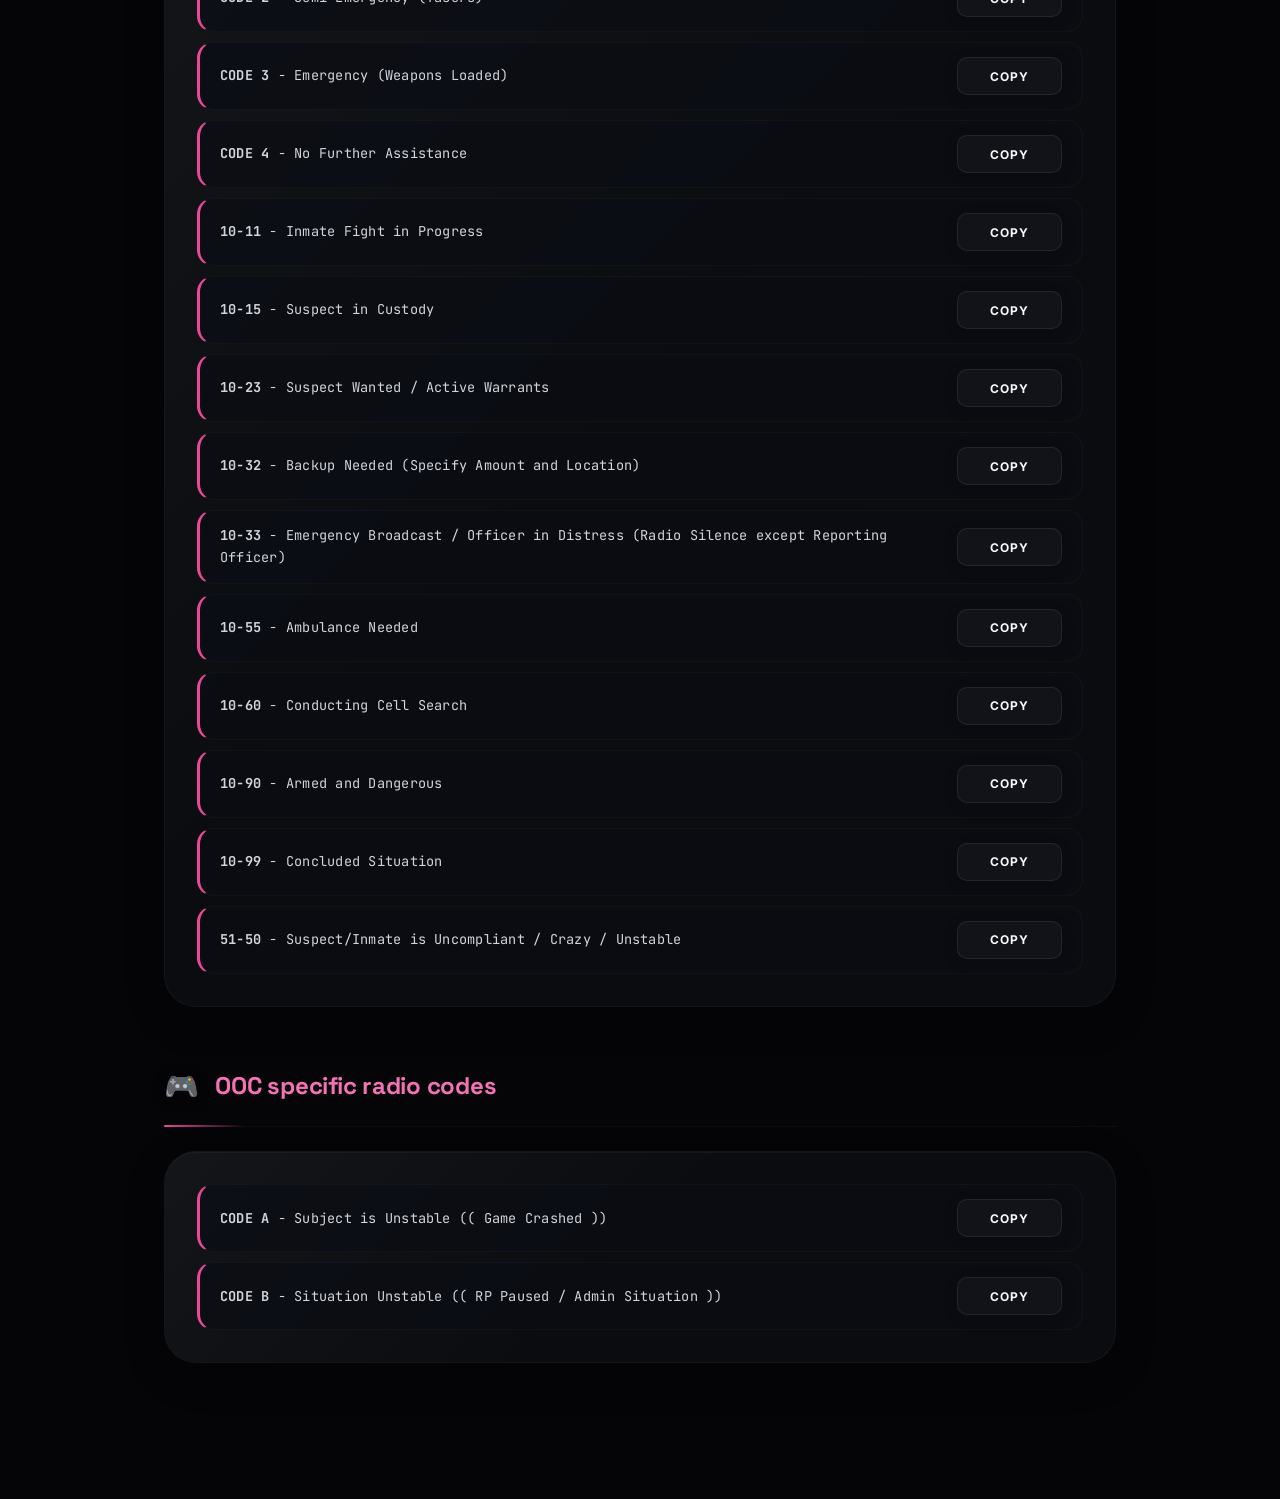
==== commit 9938a2fb: "Fix typo in DUTY STATUS FORMAT heading" ====
--- a/radioguide.html
+++ b/radioguide.html
@@ -44,7 +44,7 @@
         
         <hr style="border: 0; border-top: 1px solid rgba(255,255,255,0.1); margin: 15px 12px;">
 
-        <div style="padding: 10px 12px; font-weight: 600; color: #60a5fa; font-size: 1.1em;">🔹 DUTY STATUS FORMAT &gt;</div>
+        <div style="padding: 10px 12px; font-weight: 600; color: #60a5fa; font-size: 1.1em;">🔹 DUTY STATUS FORMAT;</div>
         <div style="padding: 0 12px 10px; color: rgba(255,255,255,0.9);">When going <b>on duty</b> or <b>off duty</b>, use the following format:</div>
 
         <div style="padding: 10px 12px 5px; font-weight: 600; color: #4ade80;">✅ Example:</div>
